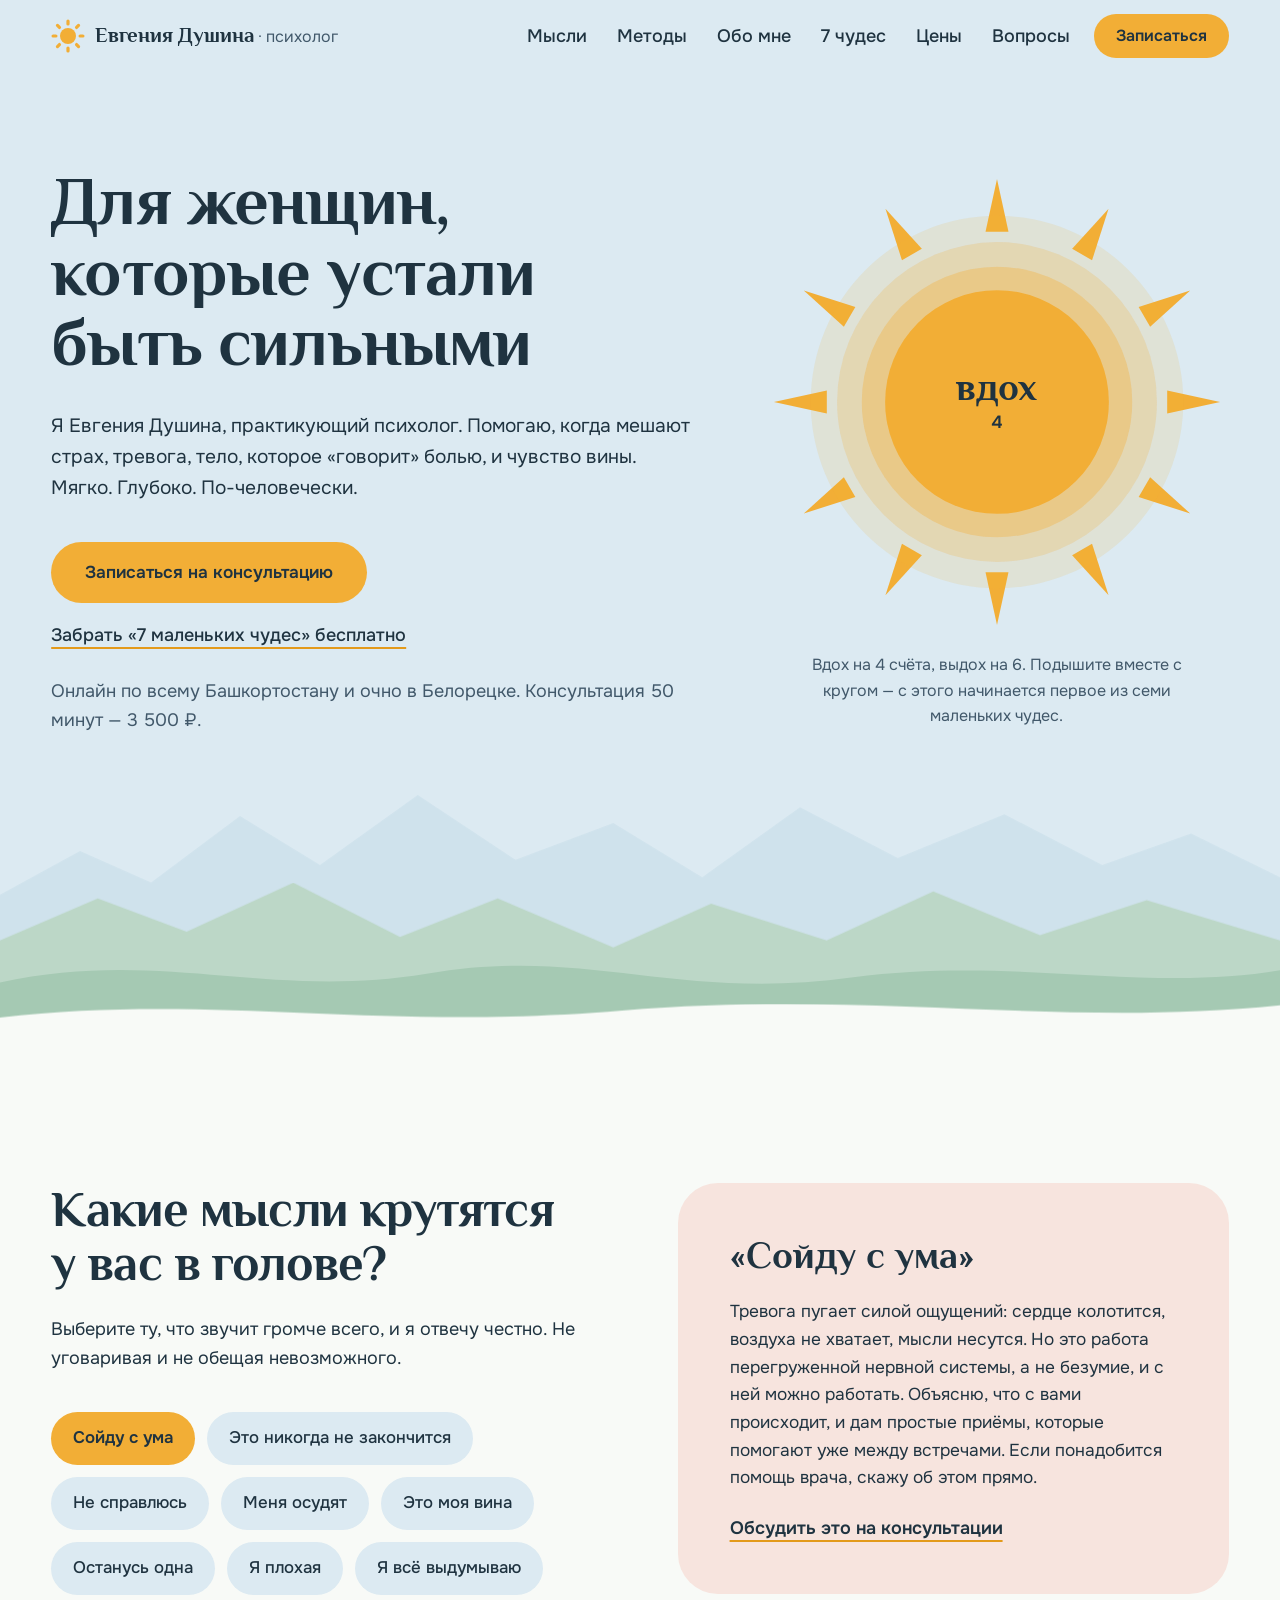
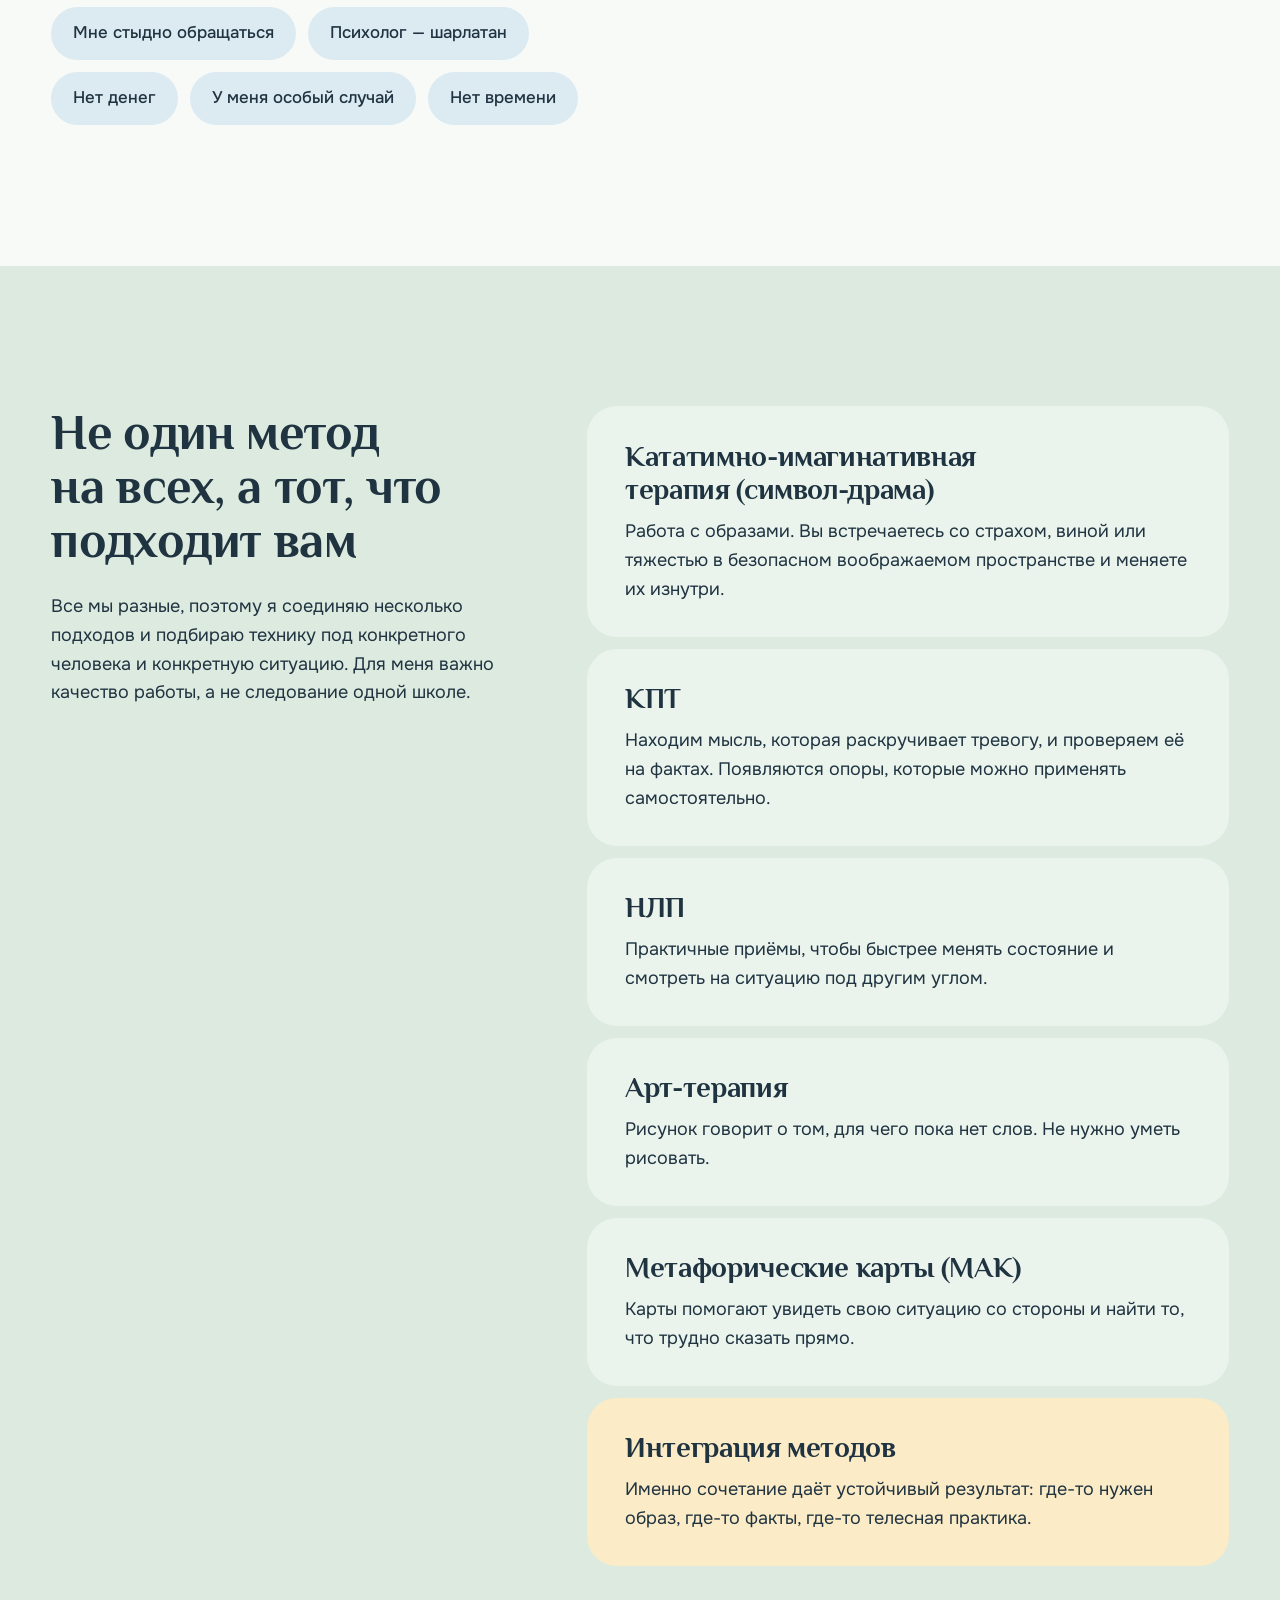
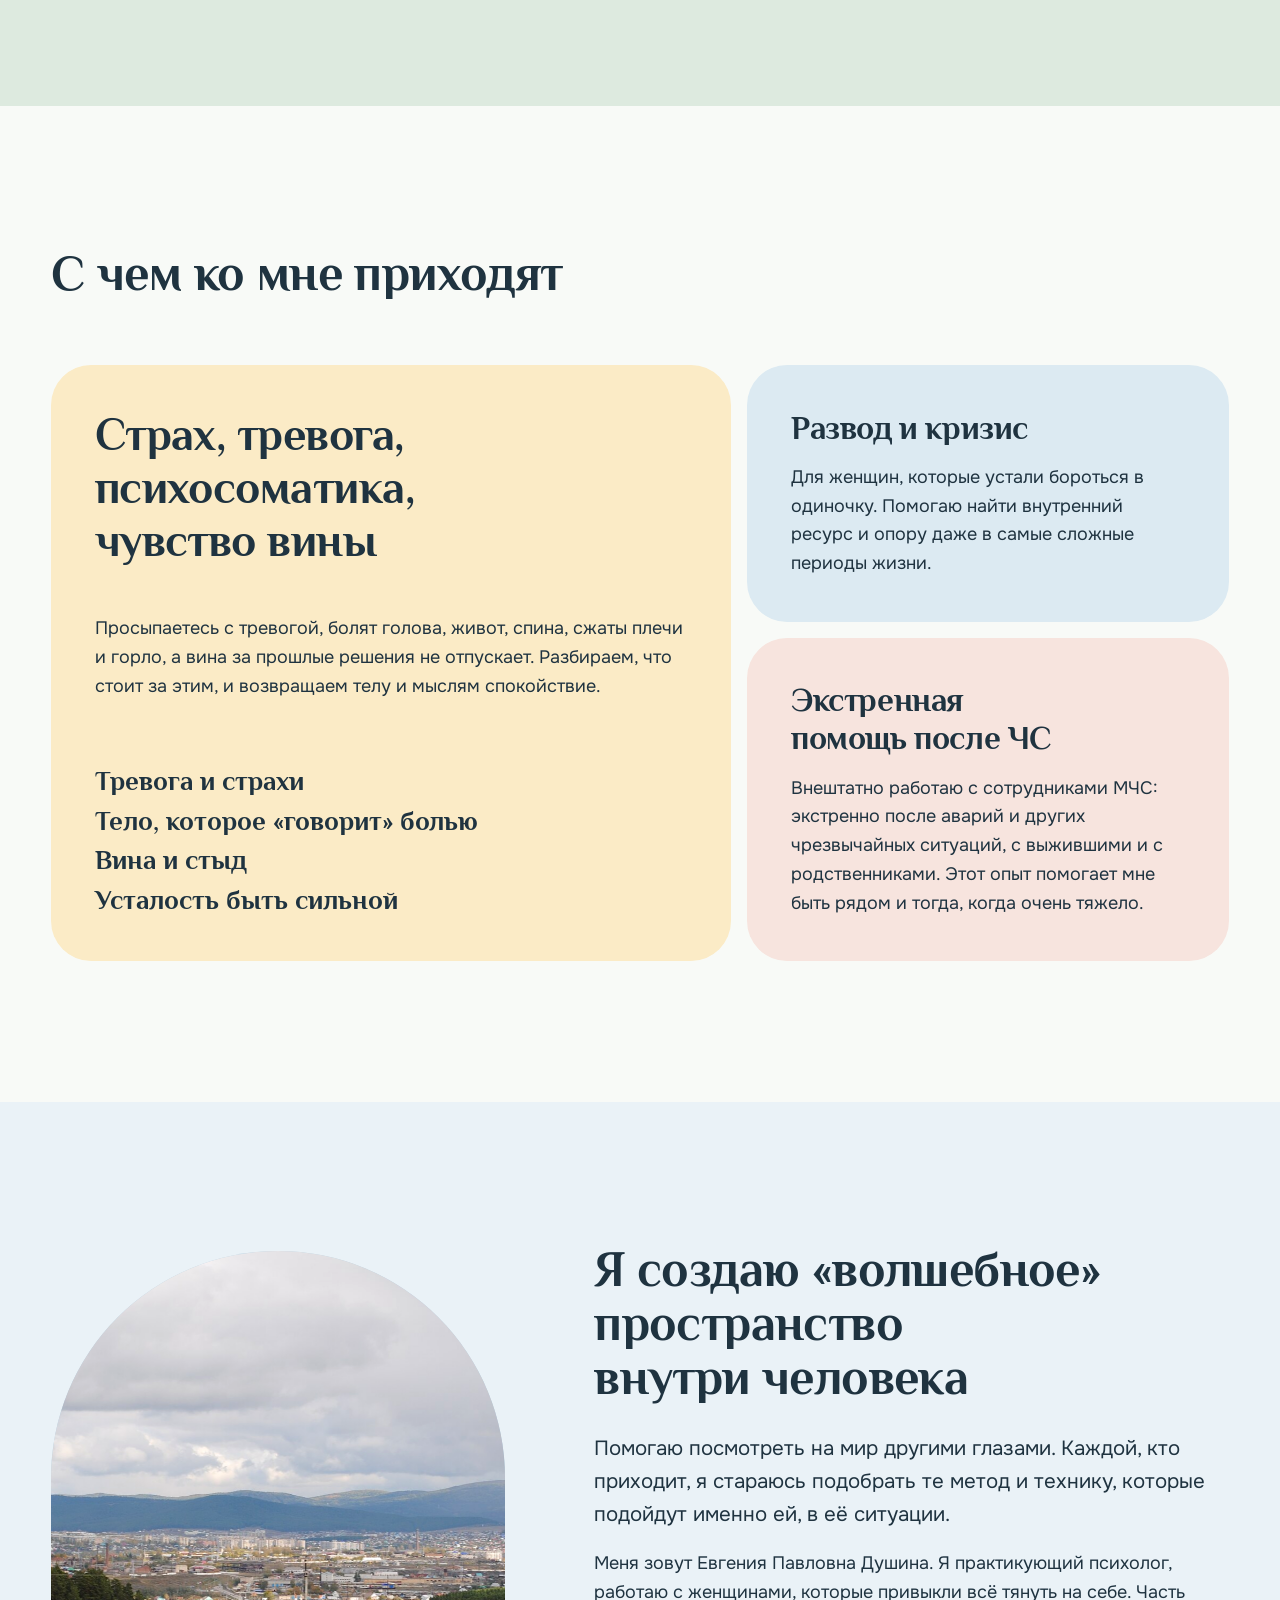
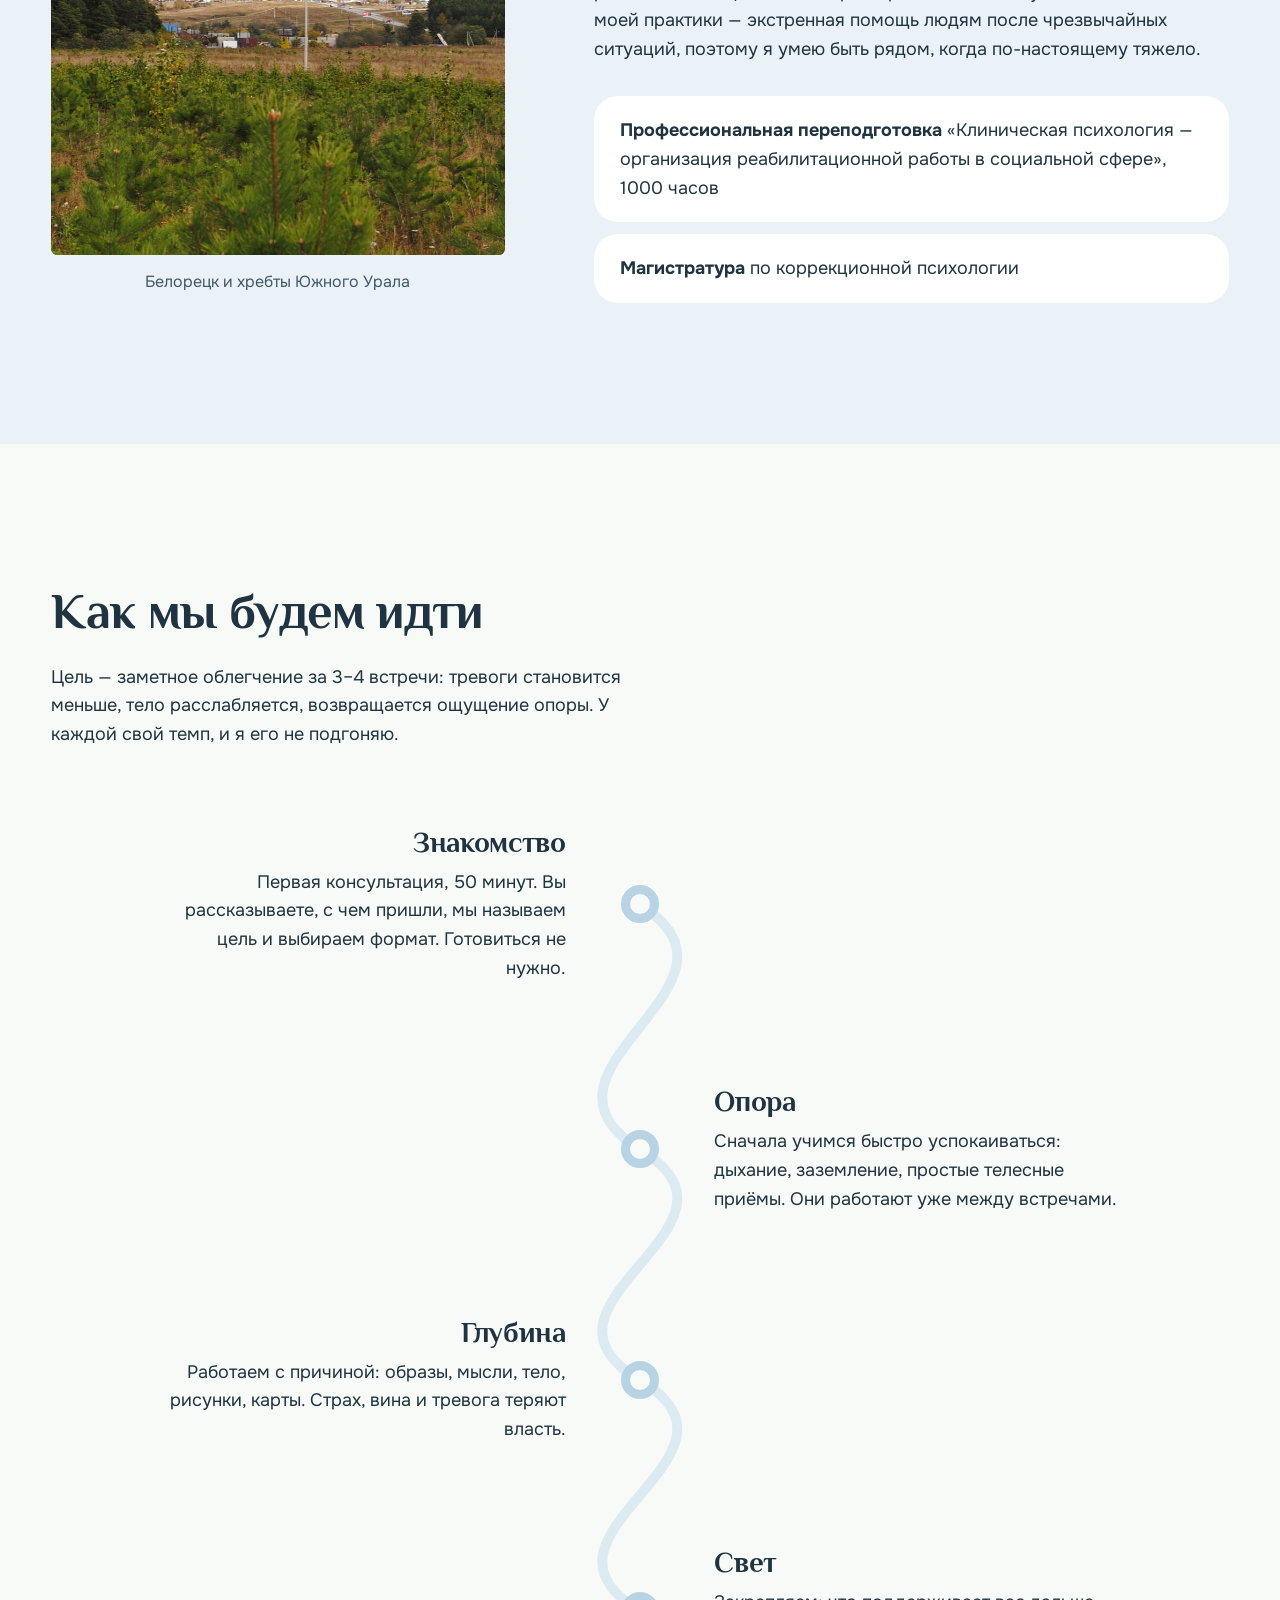
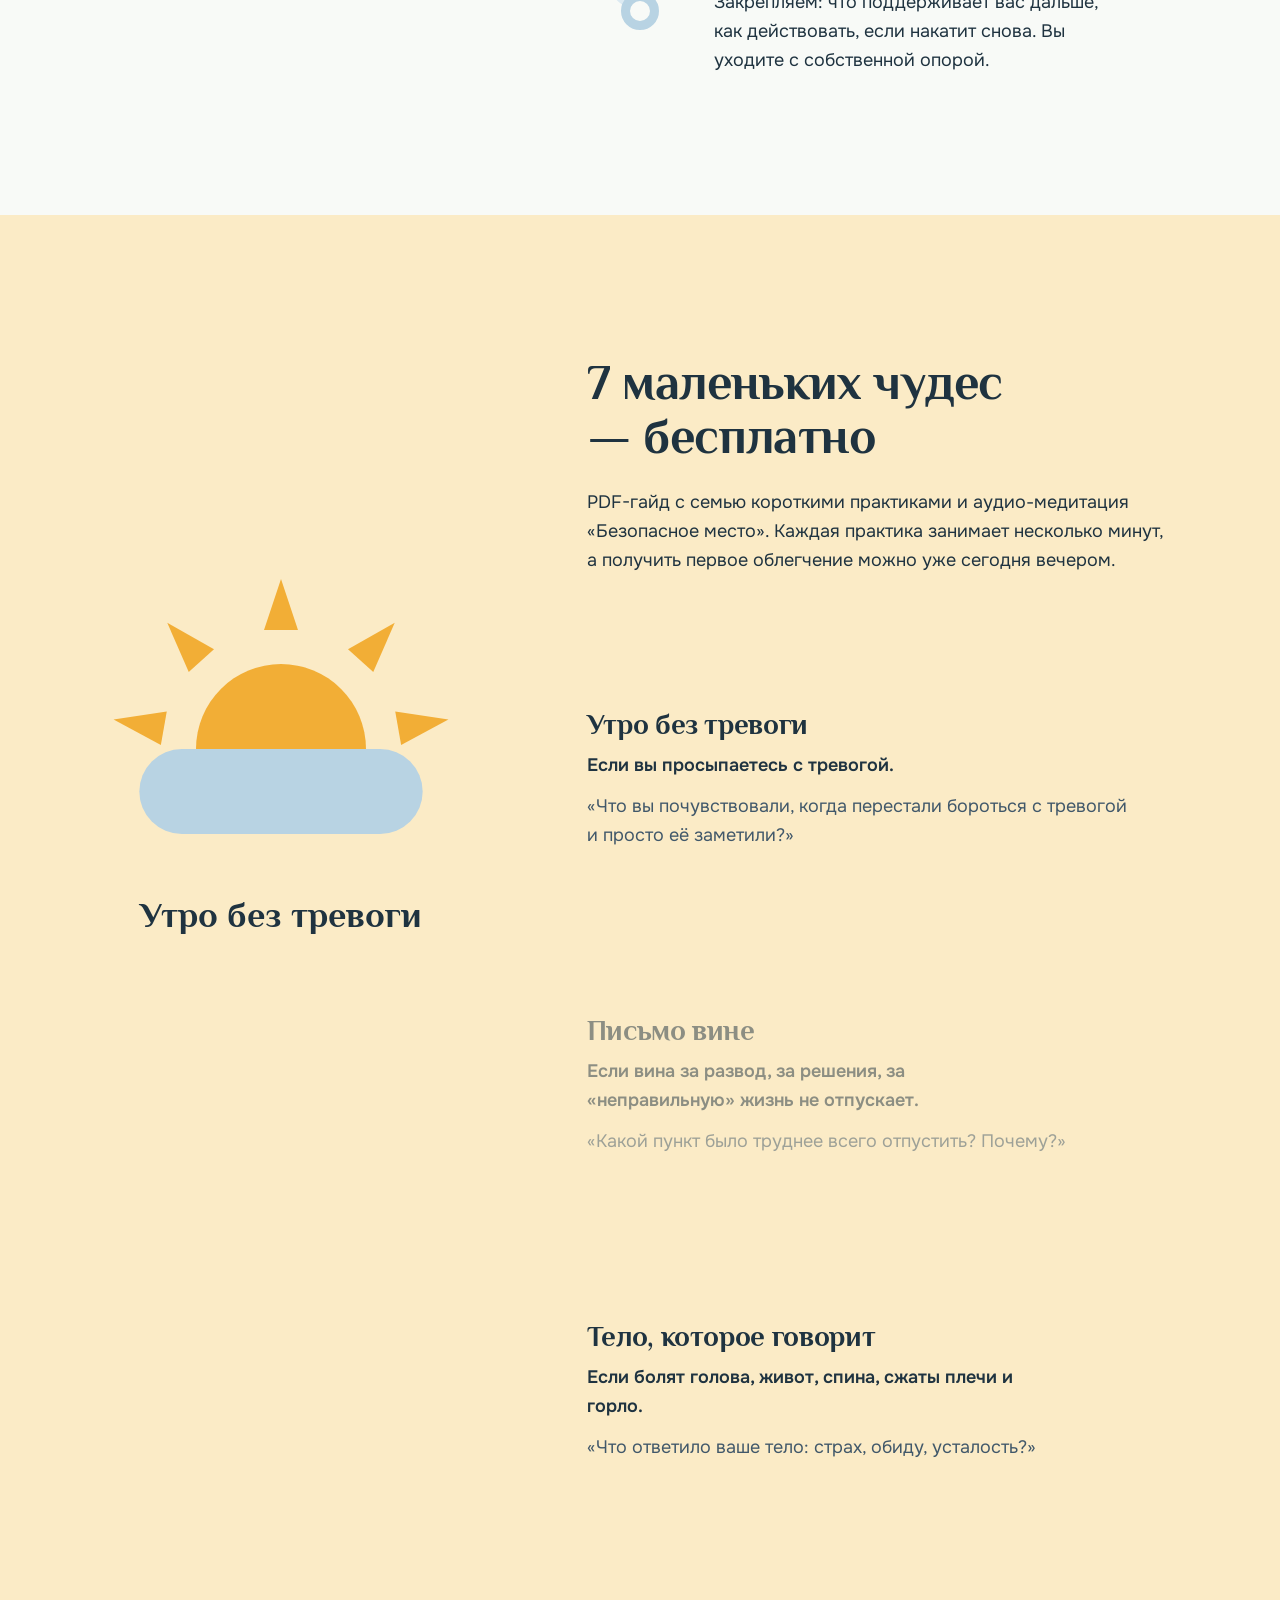
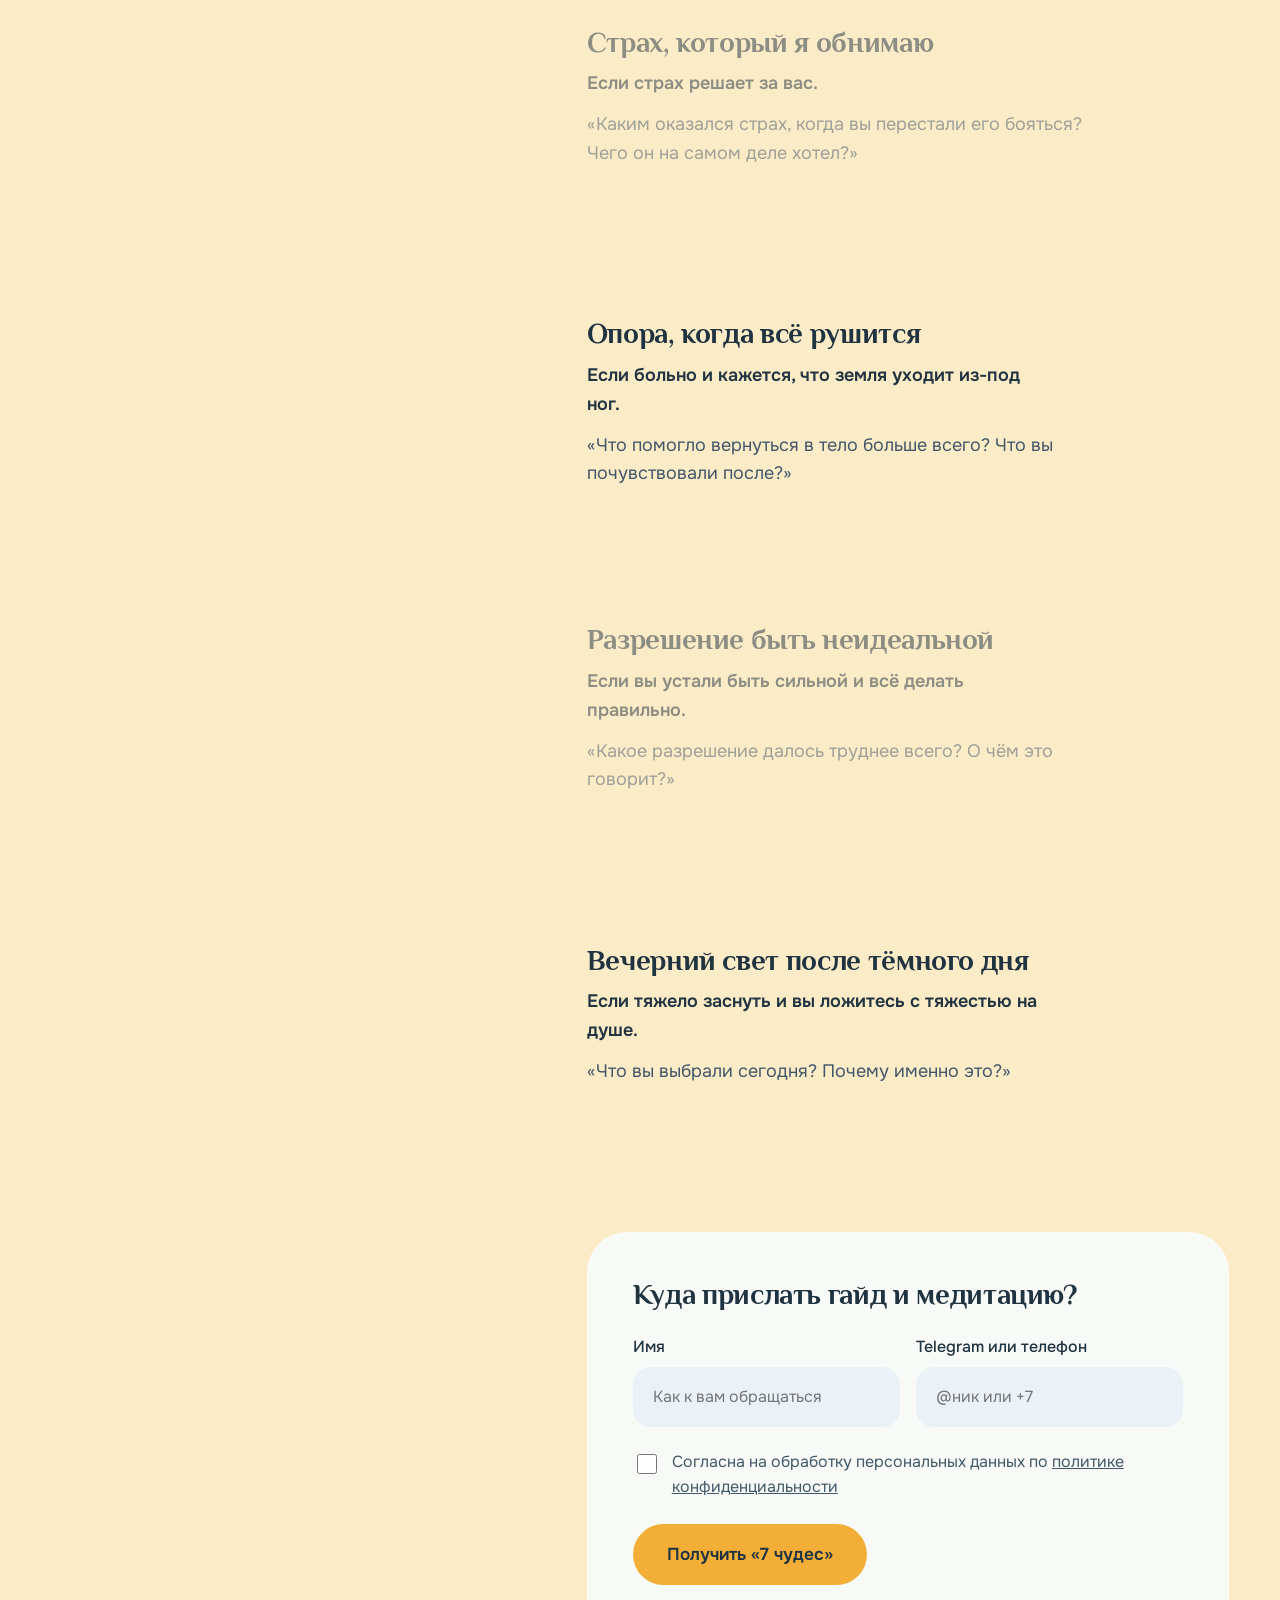
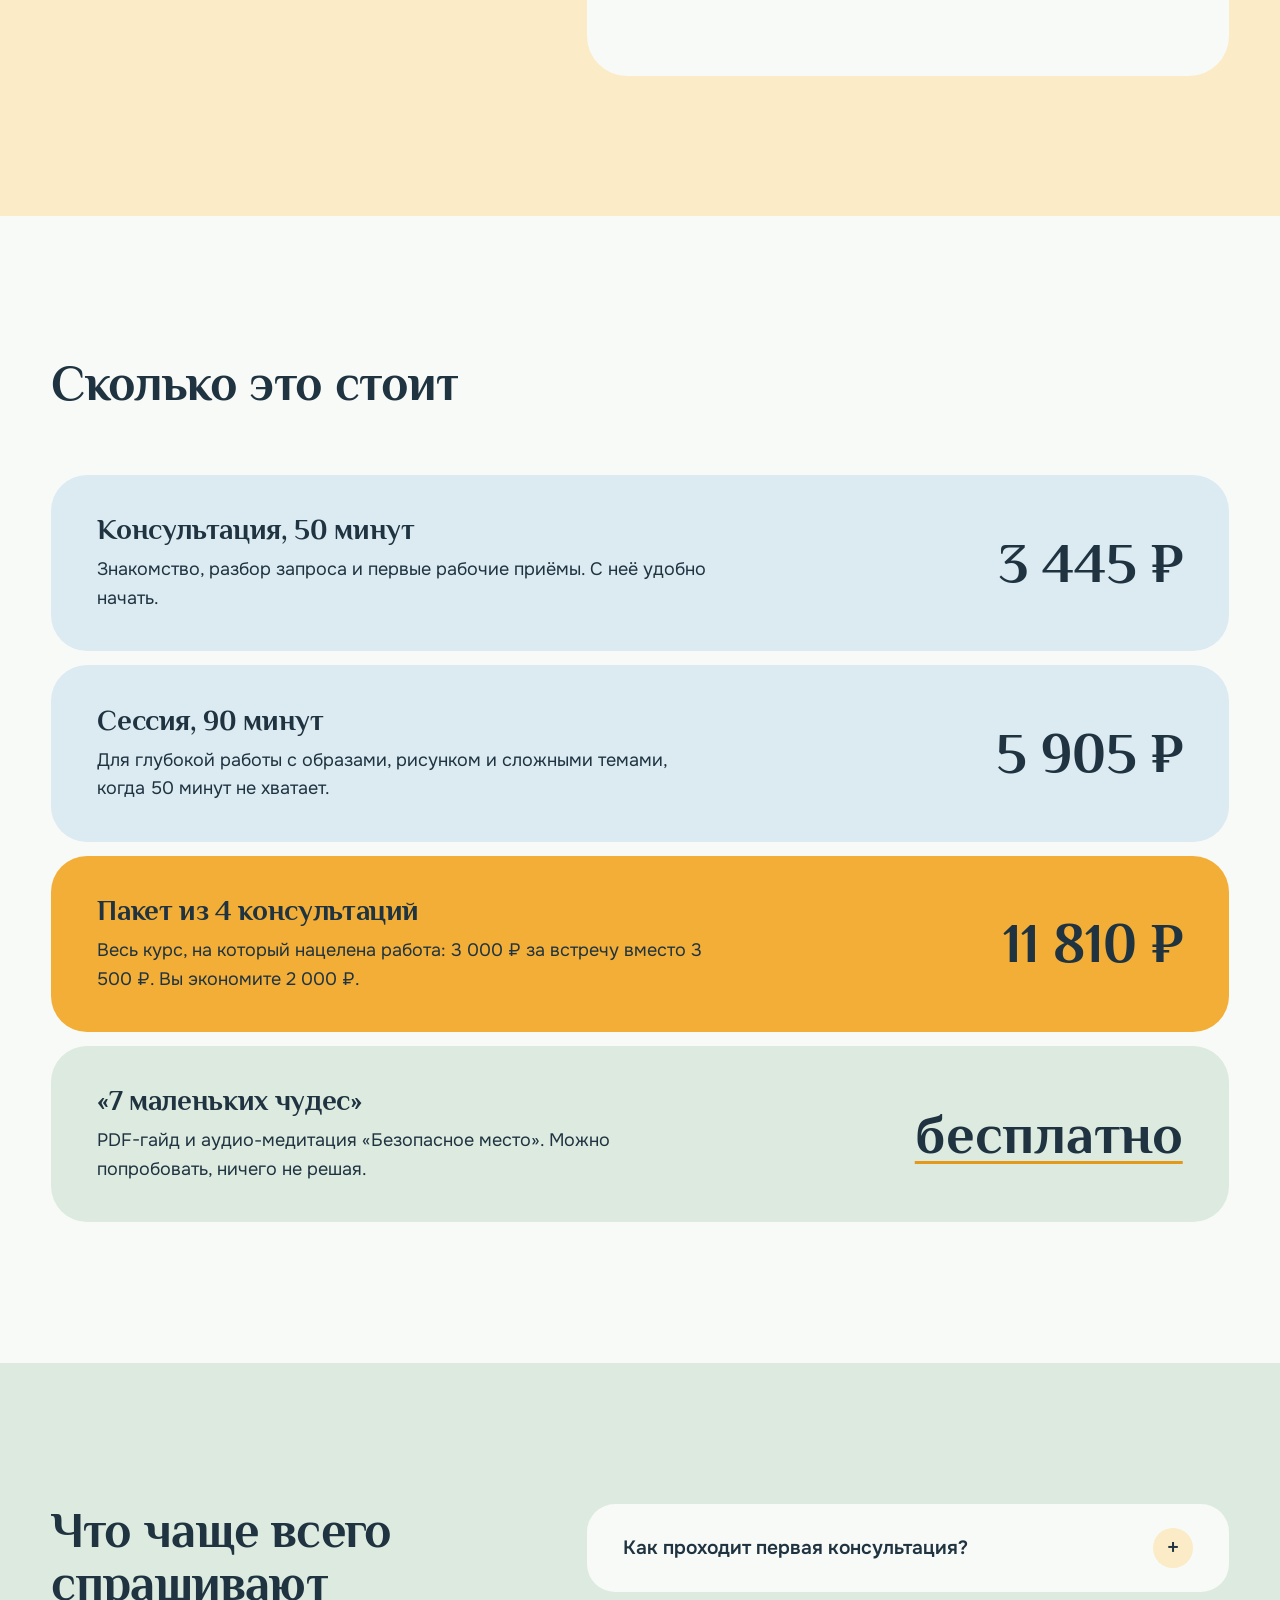
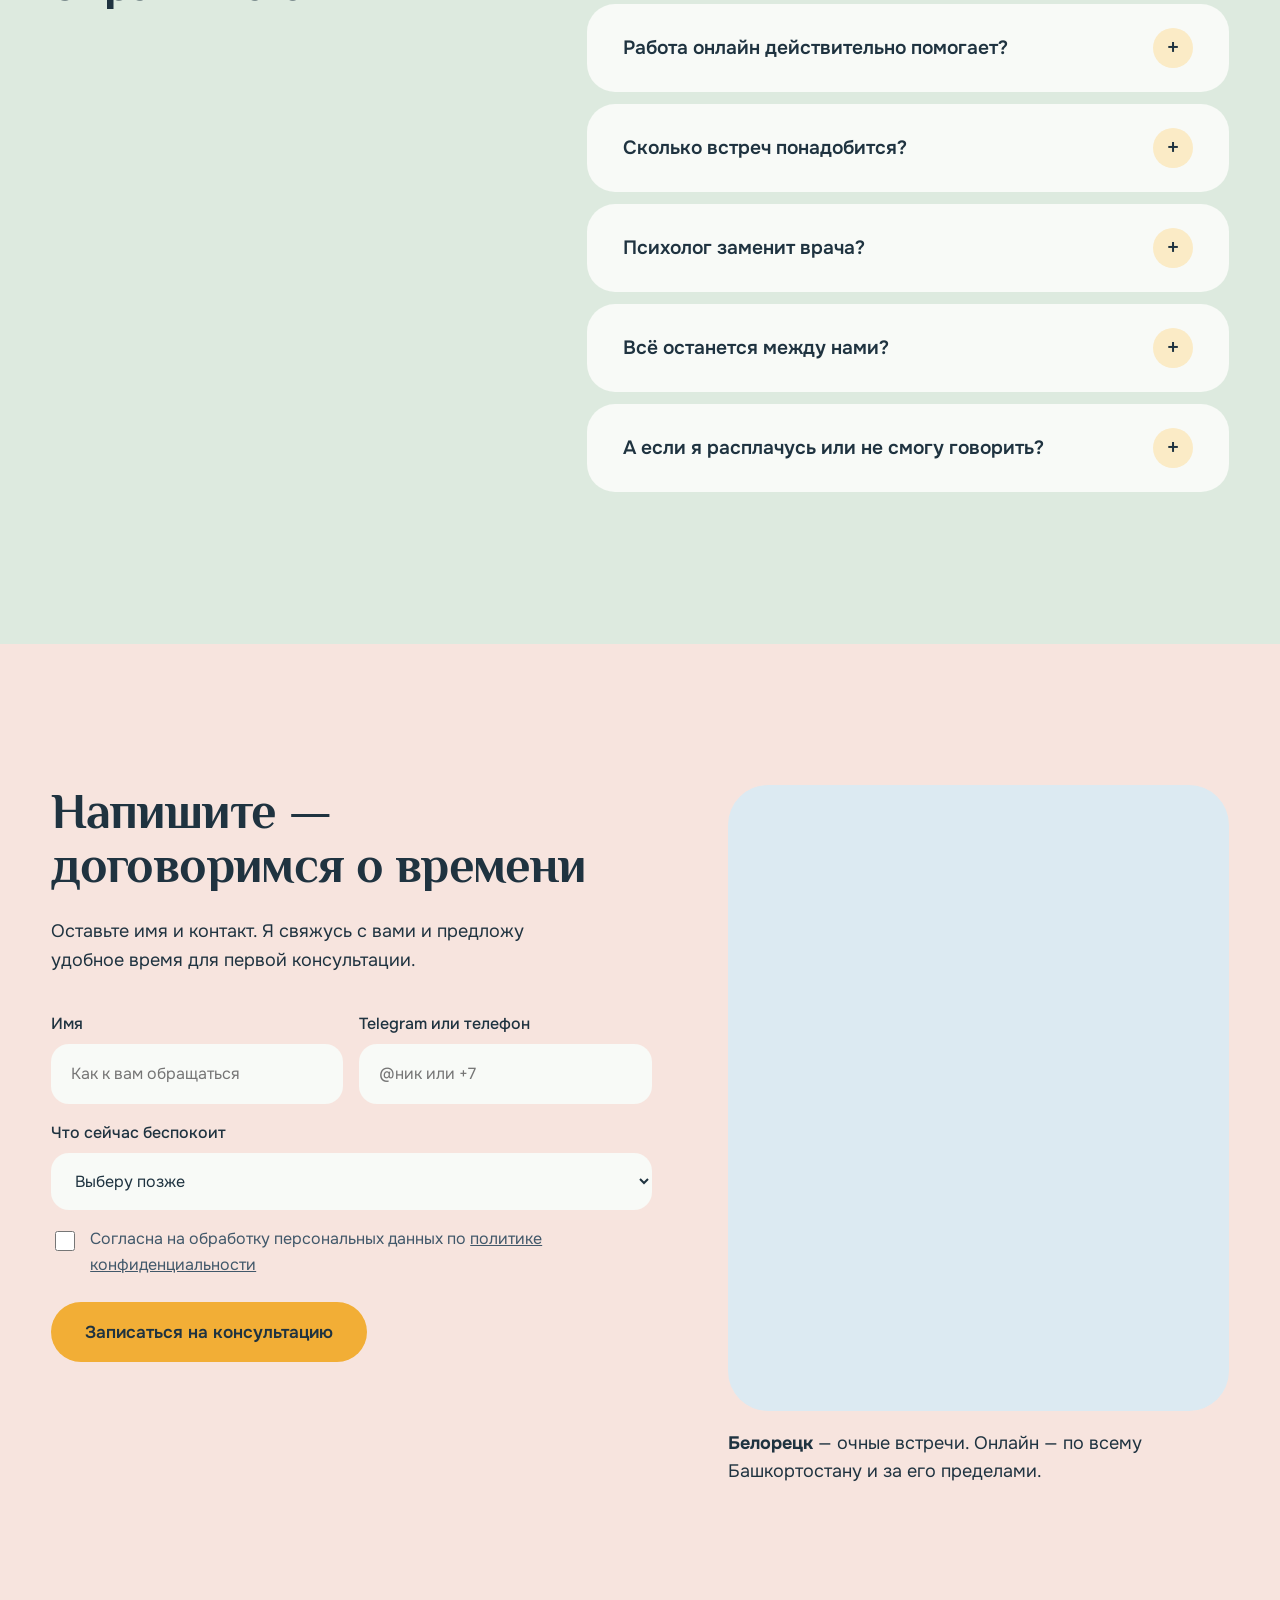
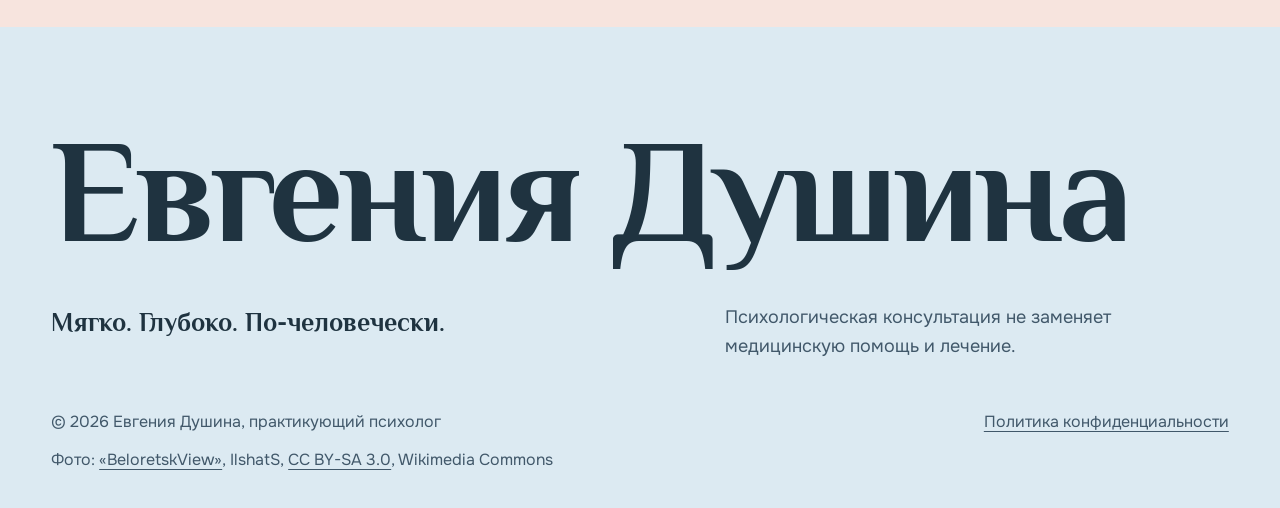
==== index.html @ d95d9e1d "init: landing for Evgeniya Dushina" ====
<!DOCTYPE html>
<html lang="ru">
<head>
<meta charset="UTF-8">
<meta name="viewport" content="width=device-width, initial-scale=1.0">
<title>Евгения Душина — психолог для женщин, Белорецк и онлайн</title>
<meta name="description" content="Евгения Душина, практикующий психолог. Страх, тревога, психосоматика, чувство вины, развод и кризис. Онлайн по Башкортостану и очно в Белорецке. Консультация 50 минут — 3 500 ₽.">
<meta name="theme-color" content="#DCEAF2">
<meta property="og:title" content="Евгения Душина — психолог для женщин, которые устали быть сильными">
<meta property="og:description" content="Мягко. Глубоко. По-человечески. Онлайн и очно в Белорецке.">
<meta property="og:type" content="website">
<link rel="icon" href="data:image/svg+xml,%3Csvg xmlns='http://www.w3.org/2000/svg' viewBox='0 0 32 32'%3E%3Ccircle cx='16' cy='16' r='9' fill='%23F2AE36'/%3E%3C/svg%3E">
<link rel="preconnect" href="https://fonts.googleapis.com">
<link rel="preconnect" href="https://fonts.gstatic.com" crossorigin>
<link href="https://fonts.googleapis.com/css2?family=Onest:wght@400;500;600;700&family=Philosopher:wght@400;700&display=swap" rel="stylesheet">
<link rel="stylesheet" href="styles.css">
<script>document.documentElement.classList.add('js');</script>
</head>
<body>

<header class="header" id="header">
  <div class="wrap header__inner">
    <a href="#top" class="logo" aria-label="Евгения Душина, на главную">
      <svg class="logo__sun" width="34" height="34" viewBox="0 0 34 34" aria-hidden="true">
        <g class="logo__rays" fill="#F2AE36">
          <rect x="15.4" y="0.5" width="3.2" height="6" rx="1.6"/>
          <rect x="15.4" y="27.5" width="3.2" height="6" rx="1.6"/>
          <rect x="0.5" y="15.4" width="6" height="3.2" rx="1.6"/>
          <rect x="27.5" y="15.4" width="6" height="3.2" rx="1.6"/>
          <rect x="15.4" y="0.5" width="3.2" height="6" rx="1.6" transform="rotate(45 17 17)"/>
          <rect x="15.4" y="0.5" width="3.2" height="6" rx="1.6" transform="rotate(-45 17 17)"/>
          <rect x="15.4" y="27.5" width="3.2" height="6" rx="1.6" transform="rotate(45 17 17)"/>
          <rect x="15.4" y="27.5" width="3.2" height="6" rx="1.6" transform="rotate(-45 17 17)"/>
        </g>
        <circle cx="17" cy="17" r="8" fill="#F2AE36"/>
      </svg>
      <span class="logo__text">Евгения Душина<span class="logo__suffix"> · психолог</span></span>
    </a>
    <nav class="nav" id="nav" aria-label="Разделы">
      <a href="#fears">Мысли</a>
      <a href="#methods">Методы</a>
      <a href="#about">Обо мне</a>
      <a href="#wonders">7 чудес</a>
      <a href="#price">Цены</a>
      <a href="#faq">Вопросы</a>
    </nav>
    <a href="#contact" class="btn btn--sun btn--sm header__cta">Записаться</a>
    <button class="burger" id="burger" aria-label="Меню" aria-expanded="false" aria-controls="nav"><span></span><span></span><span></span></button>
  </div>
</header>

<main id="top">

  <!-- ===== HERO ===== -->
  <section class="hero" aria-labelledby="hero-title">
    <div class="hero__sky" aria-hidden="true"></div>
    <div class="wrap hero__grid">
      <div class="hero__text">
        <h1 id="hero-title" data-split>Для женщин, которые устали быть сильными</h1>
        <p class="hero__lead" data-r>Я Евгения Душина, практикующий психолог. Помогаю, когда мешают страх, тревога, тело, которое «говорит» болью, и чувство вины. Мягко. Глубоко. По-человечески.</p>
        <div class="hero__cta" data-r data-r-d="120">
          <a href="#contact" class="btn btn--sun btn--lg magnet">Записаться на консультацию</a>
          <a href="#wonders" class="link-soft">Забрать «7 маленьких чудес» бесплатно</a>
        </div>
        <p class="hero__facts" data-r data-r-d="200">Онлайн по всему Башкортостану и очно в Белорецке. Консультация 50 минут — 3 500 ₽.</p>
      </div>

      <figure class="breath" id="breath" data-r data-r-d="160">
        <div class="breath__stage">
          <svg class="breath__svg" viewBox="0 0 400 400" role="img" aria-label="Светящийся круг, который то расширяется, то сжимается в такт дыханию">
            <g class="breath__rays" fill="#F2AE36">
              <polygon points="200,6 210,52 190,52"/>
              <polygon points="200,6 210,52 190,52" transform="rotate(30 200 200)"/>
              <polygon points="200,6 210,52 190,52" transform="rotate(60 200 200)"/>
              <polygon points="200,6 210,52 190,52" transform="rotate(90 200 200)"/>
              <polygon points="200,6 210,52 190,52" transform="rotate(120 200 200)"/>
              <polygon points="200,6 210,52 190,52" transform="rotate(150 200 200)"/>
              <polygon points="200,6 210,52 190,52" transform="rotate(180 200 200)"/>
              <polygon points="200,6 210,52 190,52" transform="rotate(210 200 200)"/>
              <polygon points="200,6 210,52 190,52" transform="rotate(240 200 200)"/>
              <polygon points="200,6 210,52 190,52" transform="rotate(270 200 200)"/>
              <polygon points="200,6 210,52 190,52" transform="rotate(300 200 200)"/>
              <polygon points="200,6 210,52 190,52" transform="rotate(330 200 200)"/>
            </g>
            <circle class="breath__halo breath__halo--3" cx="200" cy="200" r="150" fill="#F2AE36" fill-opacity=".14"/>
            <circle class="breath__halo breath__halo--2" cx="200" cy="200" r="122" fill="#F2AE36" fill-opacity=".22"/>
            <circle class="breath__halo breath__halo--1" cx="200" cy="200" r="98" fill="#F2AE36" fill-opacity=".34"/>
            <circle class="breath__core" cx="200" cy="200" r="76" fill="#F2AE36"/>
          </svg>
          <div class="breath__label" aria-live="off">
            <span class="breath__word" id="breathWord">вдох</span>
            <span class="breath__count" id="breathCount">4</span>
          </div>
        </div>
        <figcaption class="breath__cap">Вдох на 4 счёта, выдох на 6. Подышите вместе с кругом — с этого начинается первое из семи маленьких чудес.</figcaption>
      </figure>
    </div>

    <svg class="land" viewBox="0 0 1440 380" preserveAspectRatio="none" aria-hidden="true">
      <path class="land__l land__l--1" data-speed="0.10" d="M0 210 L90 160 L170 196 L270 120 L360 176 L470 96 L580 170 L690 128 L790 190 L900 110 L1010 168 L1130 118 L1240 176 L1340 140 L1440 190 L1440 380 L0 380Z" fill="#CFE2EC"/>
      <path class="land__l land__l--2" data-speed="0.20" d="M0 262 L110 214 L210 252 L330 196 L450 258 L560 214 L690 270 L800 220 L930 262 L1050 206 L1170 256 L1290 216 L1440 262 L1440 380 L0 380Z" fill="#BCD7C7"/>
      <path class="land__l land__l--3" data-speed="0.32" d="M0 310 C180 270 300 330 480 300 C660 268 760 332 960 304 C1140 280 1290 322 1440 296 L1440 380 L0 380Z" fill="#A5C9B3"/>
      <path class="land__l land__l--4" d="M0 350 C240 322 420 366 700 342 C980 318 1190 362 1440 336 L1440 380 L0 380Z" fill="#F8FAF7"/>
    </svg>
  </section>

  <!-- ===== МЫСЛИ ===== -->
  <section class="section fears" id="fears" aria-labelledby="fears-title">
    <div class="wrap fears__grid">
      <div class="fears__left">
        <h2 id="fears-title" data-split>Какие мысли крутятся у вас в голове?</h2>
        <p class="fears__lead" data-r>Выберите ту, что звучит громче всего, и я отвечу честно. Не уговаривая и не обещая невозможного.</p>
        <div class="chips" id="chips" role="tablist" aria-label="Мысли, с которыми приходят">
          <button class="chip is-active" role="tab" aria-selected="true" aria-controls="fearPanel" data-k="0" data-r>Сойду с ума</button>
          <button class="chip" role="tab" aria-selected="false" aria-controls="fearPanel" data-k="1" data-r data-r-d="40">Это никогда не закончится</button>
          <button class="chip" role="tab" aria-selected="false" aria-controls="fearPanel" data-k="2" data-r data-r-d="80">Не справлюсь</button>
          <button class="chip" role="tab" aria-selected="false" aria-controls="fearPanel" data-k="3" data-r data-r-d="120">Меня осудят</button>
          <button class="chip" role="tab" aria-selected="false" aria-controls="fearPanel" data-k="4" data-r data-r-d="160">Это моя вина</button>
          <button class="chip" role="tab" aria-selected="false" aria-controls="fearPanel" data-k="5" data-r data-r-d="200">Останусь одна</button>
          <button class="chip" role="tab" aria-selected="false" aria-controls="fearPanel" data-k="6" data-r data-r-d="240">Я плохая</button>
          <button class="chip" role="tab" aria-selected="false" aria-controls="fearPanel" data-k="7" data-r data-r-d="280">Я всё выдумываю</button>
          <button class="chip" role="tab" aria-selected="false" aria-controls="fearPanel" data-k="8" data-r data-r-d="320">Мне стыдно обращаться</button>
          <button class="chip" role="tab" aria-selected="false" aria-controls="fearPanel" data-k="9" data-r data-r-d="360">Психолог — шарлатан</button>
          <button class="chip" role="tab" aria-selected="false" aria-controls="fearPanel" data-k="10" data-r data-r-d="400">Нет денег</button>
          <button class="chip" role="tab" aria-selected="false" aria-controls="fearPanel" data-k="11" data-r data-r-d="440">У меня особый случай</button>
          <button class="chip" role="tab" aria-selected="false" aria-controls="fearPanel" data-k="12" data-r data-r-d="480">Нет времени</button>
        </div>
      </div>

      <div class="fears__right" data-r data-r-d="120">
        <div class="panel" id="fearPanel" role="tabpanel" aria-live="polite">
          <p class="panel__quote" id="panelQuote">«Сойду с ума»</p>
          <p class="panel__text" id="panelText">Тревога пугает силой ощущений: сердце колотится, воздуха не хватает, мысли несутся. Но это работа перегруженной нервной системы, а не безумие, и с ней можно работать. Объясню, что с вами происходит, и дам простые приёмы, которые помогают уже между встречами. Если понадобится помощь врача, скажу об этом прямо.</p>
          <a href="#contact" class="panel__link">Обсудить это на консультации</a>
        </div>
      </div>
    </div>
  </section>

  <!-- ===== МЕТОДЫ ===== -->
  <section class="section methods" id="methods" aria-labelledby="methods-title">
    <div class="wrap methods__grid">
      <div class="methods__intro">
        <h2 id="methods-title" data-split>Не один метод на всех, а тот, что подходит вам</h2>
        <p data-r>Все мы разные, поэтому я соединяю несколько подходов и подбираю технику под конкретного человека и конкретную ситуацию. Для меня важно качество работы, а не следование одной школе.</p>
      </div>
      <ul class="mlist">
        <li class="mrow" data-r>
          <h3>Кататимно-имагинативная терапия (символ-драма)</h3>
          <p>Работа с образами. Вы встречаетесь со страхом, виной или тяжестью в безопасном воображаемом пространстве и меняете их изнутри.</p>
        </li>
        <li class="mrow" data-r>
          <h3>КПТ</h3>
          <p>Находим мысль, которая раскручивает тревогу, и проверяем её на фактах. Появляются опоры, которые можно применять самостоятельно.</p>
        </li>
        <li class="mrow" data-r>
          <h3>НЛП</h3>
          <p>Практичные приёмы, чтобы быстрее менять состояние и смотреть на ситуацию под другим углом.</p>
        </li>
        <li class="mrow" data-r>
          <h3>Арт-терапия</h3>
          <p>Рисунок говорит о том, для чего пока нет слов. Не нужно уметь рисовать.</p>
        </li>
        <li class="mrow" data-r>
          <h3>Метафорические карты (МАК)</h3>
          <p>Карты помогают увидеть свою ситуацию со стороны и найти то, что трудно сказать прямо.</p>
        </li>
        <li class="mrow mrow--last" data-r>
          <h3>Интеграция методов</h3>
          <p>Именно сочетание даёт устойчивый результат: где-то нужен образ, где-то факты, где-то телесная практика.</p>
        </li>
      </ul>
    </div>
  </section>

  <!-- ===== С ЧЕМ РАБОТАЮ ===== -->
  <section class="section focus" id="focus" aria-labelledby="focus-title">
    <div class="wrap">
      <h2 id="focus-title" class="focus__title" data-split>С чем ко мне приходят</h2>
      <div class="focus__grid">
        <article class="field field--a" data-r>
          <h3>Страх, тревога, психосоматика, чувство вины</h3>
          <p>Просыпаетесь с тревогой, болят голова, живот, спина, сжаты плечи и горло, а вина за прошлые решения не отпускает. Разбираем, что стоит за этим, и возвращаем телу и мыслям спокойствие.</p>
          <ul class="big-list">
            <li>Тревога и страхи</li>
            <li>Тело, которое «говорит» болью</li>
            <li>Вина и стыд</li>
            <li>Усталость быть сильной</li>
          </ul>
        </article>
        <article class="field field--b" data-r data-r-d="120">
          <h3>Развод и кризис</h3>
          <p>Для женщин, которые устали бороться в одиночку. Помогаю найти внутренний ресурс и опору даже в самые сложные периоды жизни.</p>
        </article>
        <article class="field field--c" data-r data-r-d="60">
          <h3>Экстренная помощь после ЧС</h3>
          <p>Внештатно работаю с сотрудниками МЧС: экстренно после аварий и других чрезвычайных ситуаций, с выжившими и с родственниками. Этот опыт помогает мне быть рядом и тогда, когда очень тяжело.</p>
        </article>
      </div>
    </div>
  </section>

  <!-- ===== ОБО МНЕ ===== -->
  <section class="section about" id="about" aria-labelledby="about-title">
    <div class="wrap about__grid">
      <figure class="arch" data-r>
        <div class="arch__frame">
          <img src="assets/beloretskview.jpg" alt="Вид на Белорецк и хребты Южного Урала за ним" width="1920" height="1285" loading="lazy" decoding="async" id="archImg">
        </div>
        <figcaption>Белорецк и хребты Южного Урала</figcaption>
      </figure>
      <div class="about__text">
        <h2 id="about-title" data-split>Я создаю «волшебное» пространство внутри человека</h2>
        <p class="about__lead" data-r>Помогаю посмотреть на мир другими глазами. Каждой, кто приходит, я стараюсь подобрать те метод и технику, которые подойдут именно ей, в её ситуации.</p>
        <p data-r>Меня зовут Евгения Павловна Душина. Я практикующий психолог, работаю с женщинами, которые привыкли всё тянуть на себе. Часть моей практики — экстренная помощь людям после чрезвычайных ситуаций, поэтому я умею быть рядом, когда по-настоящему тяжело.</p>
        <ul class="edu" data-r>
          <li><strong>Профессиональная переподготовка</strong> «Клиническая психология — организация реабилитационной работы в социальной сфере», 1000 часов</li>
          <li><strong>Магистратура</strong> по коррекционной психологии</li>
        </ul>
      </div>
    </div>
  </section>

  <!-- ===== ПУТЬ ===== -->
  <section class="section path" id="path" aria-labelledby="path-title">
    <div class="wrap">
      <h2 id="path-title" class="path__title" data-split>Как мы будем идти</h2>
      <p class="path__lead" data-r>Цель — заметное облегчение за 3–4 встречи: тревоги становится меньше, тело расслабляется, возвращается ощущение опоры. У каждой свой темп, и я его не подгоняю.</p>
      <div class="path__wrap" id="pathWrap">
        <svg class="path__svg" id="pathSvg" aria-hidden="true">
          <path id="pathBg" fill="none" stroke="#DCEAF2" stroke-width="10" stroke-linecap="round"/>
          <path id="pathFg" fill="none" stroke="#F2AE36" stroke-width="10" stroke-linecap="round"/>
        </svg>
        <ol class="stops" id="stops">
          <li class="stop">
            <span class="stop__dot" aria-hidden="true"></span>
            <div class="stop__body" data-r>
              <h3>Знакомство</h3>
              <p>Первая консультация, 50 минут. Вы рассказываете, с чем пришли, мы называем цель и выбираем формат. Готовиться не нужно.</p>
            </div>
          </li>
          <li class="stop">
            <span class="stop__dot" aria-hidden="true"></span>
            <div class="stop__body" data-r>
              <h3>Опора</h3>
              <p>Сначала учимся быстро успокаиваться: дыхание, заземление, простые телесные приёмы. Они работают уже между встречами.</p>
            </div>
          </li>
          <li class="stop">
            <span class="stop__dot" aria-hidden="true"></span>
            <div class="stop__body" data-r>
              <h3>Глубина</h3>
              <p>Работаем с причиной: образы, мысли, тело, рисунки, карты. Страх, вина и тревога теряют власть.</p>
            </div>
          </li>
          <li class="stop">
            <span class="stop__dot" aria-hidden="true"></span>
            <div class="stop__body" data-r>
              <h3>Свет</h3>
              <p>Закрепляем: что поддерживает вас дальше, как действовать, если накатит снова. Вы уходите с собственной опорой.</p>
            </div>
          </li>
        </ol>
      </div>
    </div>
  </section>

  <!-- ===== 7 ЧУДЕС ===== -->
  <section class="section wonders" id="wonders" aria-labelledby="wonders-title">
    <div class="wrap wonders__grid">
      <div class="stage" id="stage" aria-hidden="true">
        <div class="stage__glyph" id="stageGlyph"></div>
        <p class="stage__title" id="stageTitle"></p>
      </div>

      <div class="wonders__main">
        <h2 id="wonders-title" data-split>7 маленьких чудес — бесплатно</h2>
        <p class="wonders__lead" data-r>PDF-гайд с семью короткими практиками и аудио-медитация «Безопасное место». Каждая практика занимает несколько минут, а получить первое облегчение можно уже сегодня вечером.</p>

        <ol class="wlist" id="wlist">
          <li class="wonder" data-title="Утро без тревоги">
            <svg class="glyph" viewBox="0 0 120 120" aria-hidden="true">
              <g fill="#F2AE36"><circle cx="60" cy="78" r="30"/>
              <polygon points="60,18 66,36 54,36"/><polygon points="60,18 66,36 54,36" transform="rotate(-42 60 78)"/><polygon points="60,18 66,36 54,36" transform="rotate(42 60 78)"/><polygon points="60,18 66,36 54,36" transform="rotate(-80 60 78)"/><polygon points="60,18 66,36 54,36" transform="rotate(80 60 78)"/></g>
              <rect x="10" y="78" width="100" height="30" rx="15" fill="#B8D3E3"/>
            </svg>
            <div data-r>
              <h3>Утро без тревоги</h3>
              <p class="wonder__if">Если вы просыпаетесь с тревогой.</p>
              <p class="wonder__q">«Что вы почувствовали, когда перестали бороться с тревогой и просто её заметили?»</p>
            </div>
          </li>
          <li class="wonder" data-title="Письмо вине">
            <svg class="glyph" viewBox="0 0 120 120" aria-hidden="true">
              <rect x="26" y="14" width="68" height="92" rx="10" fill="#FFFFFF"/>
              <polygon points="94,14 94,40 68,14" fill="#B8D3E3"/>
              <rect x="38" y="52" width="44" height="8" rx="4" fill="#41586A"/>
              <rect x="38" y="68" width="30" height="8" rx="4" fill="#41586A"/>
              <circle cx="78" cy="88" r="10" fill="#F2AE36"/>
            </svg>
            <div data-r>
              <h3>Письмо вине</h3>
              <p class="wonder__if">Если вина за развод, за решения, за «неправильную» жизнь не отпускает.</p>
              <p class="wonder__q">«Какой пункт было труднее всего отпустить? Почему?»</p>
            </div>
          </li>
          <li class="wonder" data-title="Тело, которое говорит">
            <svg class="glyph" viewBox="0 0 120 120" aria-hidden="true">
              <circle cx="60" cy="32" r="15" fill="#41586A"/>
              <rect x="30" y="54" width="60" height="58" rx="26" fill="#B8D3E3"/>
              <circle cx="43" cy="66" r="19" fill="#F2AE36" fill-opacity=".35"/>
              <circle cx="43" cy="66" r="10" fill="#F2AE36"/>
            </svg>
            <div data-r>
              <h3>Тело, которое говорит</h3>
              <p class="wonder__if">Если болят голова, живот, спина, сжаты плечи и горло.</p>
              <p class="wonder__q">«Что ответило ваше тело: страх, обиду, усталость?»</p>
            </div>
          </li>
          <li class="wonder" data-title="Страх, который я обнимаю">
            <svg class="glyph" viewBox="0 0 120 120" aria-hidden="true">
              <circle cx="52" cy="62" r="42" fill="#B8D3E3"/>
              <circle cx="88" cy="78" r="20" fill="#F2AE36"/>
            </svg>
            <div data-r>
              <h3>Страх, который я обнимаю</h3>
              <p class="wonder__if">Если страх решает за вас.</p>
              <p class="wonder__q">«Каким оказался страх, когда вы перестали его бояться? Чего он на самом деле хотел?»</p>
            </div>
          </li>
          <li class="wonder" data-title="Опора, когда всё рушится">
            <svg class="glyph" viewBox="0 0 120 120" aria-hidden="true">
              <circle cx="60" cy="26" r="16" fill="#F2AE36"/>
              <rect x="38" y="50" width="44" height="16" rx="8" fill="#41586A"/>
              <rect x="26" y="70" width="68" height="16" rx="8" fill="#8FB6A0"/>
              <rect x="12" y="90" width="96" height="16" rx="8" fill="#B8D3E3"/>
            </svg>
            <div data-r>
              <h3>Опора, когда всё рушится</h3>
              <p class="wonder__if">Если больно и кажется, что земля уходит из-под ног.</p>
              <p class="wonder__q">«Что помогло вернуться в тело больше всего? Что вы почувствовали после?»</p>
            </div>
          </li>
          <li class="wonder" data-title="Разрешение быть неидеальной">
            <svg class="glyph" viewBox="0 0 120 120" aria-hidden="true">
              <path d="M60 14 C90 10 108 38 102 64 C96 92 72 108 48 102 C22 96 10 72 18 46 C24 26 40 16 60 14Z" fill="#F2AE36"/>
              <circle cx="60" cy="60" r="16" fill="#FBEBC6"/>
            </svg>
            <div data-r>
              <h3>Разрешение быть неидеальной</h3>
              <p class="wonder__if">Если вы устали быть сильной и всё делать правильно.</p>
              <p class="wonder__q">«Какое разрешение далось труднее всего? О чём это говорит?»</p>
            </div>
          </li>
          <li class="wonder" data-title="Вечерний свет после тёмного дня">
            <svg class="glyph" viewBox="0 0 120 120" aria-hidden="true">
              <path d="M74 14 A46 46 0 1 0 106 78 A38 38 0 1 1 74 14Z" fill="#41586A"/>
              <circle cx="84" cy="84" r="14" fill="#F2AE36"/>
            </svg>
            <div data-r>
              <h3>Вечерний свет после тёмного дня</h3>
              <p class="wonder__if">Если тяжело заснуть и вы ложитесь с тяжестью на душе.</p>
              <p class="wonder__q">«Что вы выбрали сегодня? Почему именно это?»</p>
            </div>
          </li>
        </ol>

        <form class="gift" id="giftForm" data-lead novalidate data-r>
          <h3>Куда прислать гайд и медитацию?</h3>
          <input type="hidden" name="source" value="Лид-магнит: 7 маленьких чудес">
          <input type="text" name="_gotcha" style="display:none" tabindex="-1" autocomplete="off">
          <div class="fgrid">
            <label class="field-in"><span>Имя</span><input type="text" name="name" autocomplete="given-name" required placeholder="Как к вам обращаться"></label>
            <label class="field-in"><span>Telegram или телефон</span><input type="text" name="contact" autocomplete="off" required placeholder="@ник или +7"></label>
          </div>
          <label class="agree"><input type="checkbox" name="consent" required><span>Согласна на обработку персональных данных по <a href="privacy.html" target="_blank" rel="noopener">политике конфиденциальности</a></span></label>
          <button type="submit" class="btn btn--sun btn--lg">Получить «7 чудес»</button>
          <p class="form-note" role="status" aria-live="polite"></p>
        </form>
      </div>
    </div>
  </section>

  <!-- ===== ЦЕНЫ ===== -->
  <section class="section price" id="price" aria-labelledby="price-title">
    <div class="wrap">
      <h2 id="price-title" data-split>Сколько это стоит</h2>
      <ul class="plist">
        <li class="prow" data-r>
          <div class="prow__body">
            <h3>Консультация, 50 минут</h3>
            <p>Знакомство, разбор запроса и первые рабочие приёмы. С неё удобно начать.</p>
          </div>
          <p class="prow__price"><span data-count="3500">3 500</span> ₽</p>
        </li>
        <li class="prow" data-r>
          <div class="prow__body">
            <h3>Сессия, 90 минут</h3>
            <p>Для глубокой работы с образами, рисунком и сложными темами, когда 50 минут не хватает.</p>
          </div>
          <p class="prow__price"><span data-count="6000">6 000</span> ₽</p>
        </li>
        <li class="prow prow--best" data-r>
          <div class="prow__body">
            <h3>Пакет из 4 консультаций</h3>
            <p>Весь курс, на который нацелена работа: 3 000 ₽ за встречу вместо 3 500 ₽. Вы экономите 2 000 ₽.</p>
          </div>
          <p class="prow__price"><span data-count="12000">12 000</span> ₽</p>
        </li>
        <li class="prow prow--free" data-r>
          <div class="prow__body">
            <h3>«7 маленьких чудес»</h3>
            <p>PDF-гайд и аудио-медитация «Безопасное место». Можно попробовать, ничего не решая.</p>
          </div>
          <p class="prow__price"><a href="#wonders">бесплатно</a></p>
        </li>
      </ul>
    </div>
  </section>

  <!-- ===== FAQ ===== -->
  <section class="section faq" id="faq" aria-labelledby="faq-title">
    <div class="wrap faq__grid">
      <h2 id="faq-title" data-split>Что чаще всего спрашивают</h2>
      <div class="faq__list">
        <details data-r>
          <summary>Как проходит первая консультация?</summary>
          <div class="ans"><p>Мы знакомимся, вы рассказываете, что беспокоит, а я задаю вопросы и объясняю, как мы можем работать. К концу встречи у вас будет понимание цели и первые приёмы, которые можно применять самой. Готовиться не нужно.</p></div>
        </details>
        <details data-r>
          <summary>Работа онлайн действительно помогает?</summary>
          <div class="ans"><p>Да. Для большинства запросов формат онлайн работает так же, как очный, а ещё не нужно тратить время на дорогу. Работаем по видеосвязи в удобном вам сервисе. Очные встречи возможны в Белорецке.</p></div>
        </details>
        <details data-r>
          <summary>Сколько встреч понадобится?</summary>
          <div class="ans"><p>Работа нацелена на заметный результат за 3–4 встречи, поэтому есть пакет из четырёх. Дальше решаем вместе, без давления и обязательств продолжать.</p></div>
        </details>
        <details data-r>
          <summary>Психолог заменит врача?</summary>
          <div class="ans"><p>Нет. Если болит тело, сначала стоит проверить здоровье у врача. Психосоматика — про связь тела и эмоций, и мы можем работать параллельно с лечением. Если понадобится врач, скажу об этом прямо.</p></div>
        </details>
        <details data-r>
          <summary>Всё останется между нами?</summary>
          <div class="ans"><p>Да. Конфиденциальность — основа профессиональной этики. Всё, о чём вы говорите на консультации, остаётся только между нами.</p></div>
        </details>
        <details data-r>
          <summary>А если я расплачусь или не смогу говорить?</summary>
          <div class="ans"><p>Это нормально и даже полезно: слёзы часто нужная часть работы. Можно молчать, делать паузы, рисовать, выбирать карты. Мы идём в вашем темпе.</p></div>
        </details>
      </div>
    </div>
  </section>

  <!-- ===== КОНТАКТЫ ===== -->
  <section class="section contact" id="contact" aria-labelledby="contact-title">
    <div class="wrap contact__grid">
      <div class="contact__form">
        <h2 id="contact-title" data-split>Напишите — договоримся о времени</h2>
        <p class="contact__lead" data-r>Оставьте имя и контакт. Я свяжусь с вами и предложу удобное время для первой консультации.</p>
        <form id="leadForm" data-lead novalidate data-r>
          <input type="hidden" name="source" value="Запись на консультацию">
          <input type="text" name="_gotcha" style="display:none" tabindex="-1" autocomplete="off">
          <div class="fgrid">
            <label class="field-in"><span>Имя</span><input type="text" name="name" autocomplete="given-name" required placeholder="Как к вам обращаться"></label>
            <label class="field-in"><span>Telegram или телефон</span><input type="text" name="contact" autocomplete="off" required placeholder="@ник или +7"></label>
          </div>
          <label class="field-in"><span>Что сейчас беспокоит</span>
            <select name="topic">
              <option value="">Выберу позже</option>
              <option>Тревога, страхи</option>
              <option>Психосоматика, телесное напряжение</option>
              <option>Чувство вины</option>
              <option>Развод, кризис</option>
              <option>Последствия ЧС и тяжёлых событий</option>
              <option>Другое</option>
            </select>
          </label>
          <label class="agree"><input type="checkbox" name="consent" required><span>Согласна на обработку персональных данных по <a href="privacy.html" target="_blank" rel="noopener">политике конфиденциальности</a></span></label>
          <button type="submit" class="btn btn--sun btn--lg">Записаться на консультацию</button>
          <p class="form-note" role="status" aria-live="polite"></p>
        </form>
      </div>
      <div class="contact__side" data-r data-r-d="140">
        <div class="map">
          <iframe title="Белорецк на карте" src="https://yandex.ru/map-widget/v1/?ll=58.4108%2C53.9658&z=11&l=map" width="100%" height="100%" loading="lazy" frameborder="0"></iframe>
        </div>
        <p class="contact__where"><strong>Белорецк</strong> — очные встречи. Онлайн — по всему Башкортостану и за его пределами.</p>
      </div>
    </div>
  </section>

</main>

<footer class="footer">
  <div class="wrap">
    <p class="footer__big" id="footerBig" data-split>Евгения Душина</p>
    <div class="footer__row">
      <p class="footer__tag">Мягко. Глубоко. По-человечески.</p>
      <p class="footer__note">Психологическая консультация не заменяет медицинскую помощь и лечение.</p>
    </div>
    <div class="footer__row footer__row--small">
      <p>© <span id="year">2026</span> Евгения Душина, практикующий психолог</p>
      <p><a href="privacy.html">Политика конфиденциальности</a></p>
      <p class="credit">Фото: <a href="https://commons.wikimedia.org/wiki/File:BeloretskView.jpg" target="_blank" rel="noopener">«BeloretskView»</a>, IlshatS, <a href="https://creativecommons.org/licenses/by-sa/3.0" target="_blank" rel="noopener">CC BY-SA 3.0</a>, Wikimedia Commons</p>
    </div>
  </div>
</footer>

<script src="script.js"></script>
</body>
</html>
---- styles.css ----
/* Евгения Душина — психолог. Светлая тема: рассвет над Уралом. */
:root{
  --paper:#F8FAF7;
  --ink:#1F3340;
  --ink2:#41586A;
  --sun:#F2AE36;
  --sun-deep:#E39A1B;
  --sun-pale:#FBEBC6;
  --sky:#DCEAF2;
  --sky-soft:#EAF2F7;
  --sky-deep:#B8D3E3;
  --sage:#DDEADF;
  --sage-soft:#EAF3EC;
  --sage-deep:#B6D1C0;
  --blush:#F7E4DE;
  --white:#FFFFFF;
  --m:clamp(20px,4vw,56px);
  --f-display:'Philosopher',Georgia,'Times New Roman',serif;
  --f-text:'Onest',system-ui,-apple-system,'Segoe UI',sans-serif;
  --ease:cubic-bezier(.22,.8,.26,1);
}

*,*::before,*::after{box-sizing:border-box}
html{-webkit-text-size-adjust:100%;scroll-padding-top:80px}
body{margin:0;background:var(--paper);color:var(--ink);font-family:var(--f-text);font-size:18px;line-height:1.6;-webkit-font-smoothing:antialiased;overflow-x:hidden}
img,svg{display:block;max-width:100%}
h1,h2,h3,p,ul,ol,figure{margin:0}
ul,ol{padding:0;list-style:none}
a{color:inherit}
button,input,select{font:inherit;color:inherit}
::selection{background:var(--sun-pale);color:var(--ink)}
:focus-visible{outline:3px solid var(--ink);outline-offset:3px;border-radius:6px}

.wrap{width:100%;max-width:1440px;margin-inline:auto;padding-inline:var(--m)}
.section{padding-block:clamp(88px,11vw,180px)}

h1,h2,h3{font-family:var(--f-display);font-weight:700;letter-spacing:-.012em;text-wrap:balance}
h1{font-size:clamp(2.5rem,5.3vw,5.2rem);line-height:1.04}
h2{font-size:clamp(2rem,3.9vw,3.7rem);line-height:1.08}
h3{font-size:clamp(1.5rem,2.3vw,2.1rem);line-height:1.15}

/* ---------- words (heading reveal) ---------- */
.w{display:inline-block;overflow:hidden;vertical-align:top;padding-bottom:.16em;margin-bottom:-.16em}
.wi{display:inline-block}
.js [data-split] .wi{transform:translateY(112%);transition:transform .95s var(--ease);transition-delay:calc(var(--i,0) * 70ms)}
.js [data-split].in .wi{transform:none}

/* ---------- reveal ---------- */
.js [data-r]{opacity:0;transform:translateY(26px);transition:opacity .8s var(--ease),transform .9s var(--ease);transition-delay:calc(var(--d,0) * 1ms)}
.js [data-r].in{opacity:1;transform:none}

/* ---------- buttons & links ---------- */
.btn{display:inline-flex;align-items:center;justify-content:center;gap:10px;border:0;border-radius:999px;font-weight:600;line-height:1.2;text-decoration:none;cursor:pointer;transition:transform .3s var(--ease),background-color .2s}
.btn--sun{background:var(--sun);color:var(--ink)}
.btn--sun:hover{background:var(--sun-deep)}
.btn:active{transform:scale(.96)}
.btn--sm{padding:12px 22px;font-size:1rem}
.btn--lg{padding:20px 34px;font-size:1.08rem}
.btn[disabled]{opacity:.7;cursor:progress}
.link-soft{font-weight:500;text-decoration:underline;text-decoration-thickness:2px;text-underline-offset:6px;text-decoration-color:var(--sun-deep);transition:text-decoration-color .2s}
.link-soft:hover{text-decoration-color:var(--ink)}

/* ---------- header ---------- */
.header{position:fixed;inset:0 0 auto 0;z-index:50;height:72px;transition:background-color .3s}
.header.scrolled{background:var(--paper)}
.header__inner{display:flex;align-items:center;gap:24px;min-width:0;height:100%}
.logo{display:flex;align-items:center;gap:10px;flex-shrink:0;text-decoration:none;font-family:var(--f-display);font-weight:700;font-size:1.3rem}
.logo__suffix{font-family:var(--f-text);font-weight:400;font-size:1rem;color:var(--ink2)}
.logo__rays{transform-origin:17px 17px;animation:spin 40s linear infinite}
.nav{display:flex;gap:30px;margin-left:auto}
.nav a{position:relative;text-decoration:none;font-weight:500;white-space:nowrap;padding-block:6px}
.nav a::after{content:"";position:absolute;left:0;right:0;bottom:0;height:2px;background:var(--sun-deep);transform:scaleX(0);transform-origin:left;transition:transform .35s var(--ease)}
.nav a:hover::after{transform:scaleX(1)}
.header__cta{flex-shrink:0}
.burger{display:none;width:44px;height:44px;border:0;background:transparent;cursor:pointer;position:relative;flex-shrink:0}
.burger span{position:absolute;left:11px;right:11px;height:2px;background:var(--ink);border-radius:2px;transition:transform .3s var(--ease),opacity .2s}
.burger span:nth-child(1){top:15px}.burger span:nth-child(2){top:21px}.burger span:nth-child(3){top:27px}
.burger.is-open span:nth-child(1){transform:translateY(6px) rotate(45deg)}
.burger.is-open span:nth-child(2){opacity:0}
.burger.is-open span:nth-child(3){transform:translateY(-6px) rotate(-45deg)}

/* ---------- hero ---------- */
.hero{position:relative;overflow:hidden;background:var(--sky);padding-top:clamp(120px,13vw,170px);padding-bottom:clamp(150px,24vw,360px)}
.hero__grid{position:relative;z-index:2;display:grid;grid-template-columns:minmax(0,7fr) minmax(0,5fr);gap:clamp(32px,5vw,80px);align-items:center}
.hero__lead{margin-top:clamp(24px,2.6vw,36px);font-size:clamp(1.1rem,1.5vw,1.3rem);max-width:34em}
.hero__cta{display:flex;flex-wrap:wrap;align-items:center;gap:18px 30px;margin-top:clamp(28px,3vw,40px)}
.hero__facts{margin-top:28px;color:var(--ink2);max-width:36em}

.breath{display:flex;flex-direction:column;align-items:center;gap:20px}
.breath__stage{position:relative;width:min(100%,460px);aspect-ratio:1}
.breath__svg{width:100%;height:100%;overflow:visible}
.breath__rays{transform-box:view-box;transform-origin:50% 50%;animation:spin 90s linear infinite}
.breath__halo,.breath__core{transform-box:fill-box;transform-origin:center}
.breath__core{transform:scale(calc(1 + var(--b,0) * .28))}
.breath__halo--1{transform:scale(calc(1 + var(--b,0) * .2))}
.breath__halo--2{transform:scale(calc(1 + var(--b,0) * .14))}
.breath__halo--3{transform:scale(calc(1 + var(--b,0) * .08))}
.breath__label{position:absolute;inset:0;display:flex;flex-direction:column;align-items:center;justify-content:center;pointer-events:none;gap:2px}
.breath__word{font-family:var(--f-display);font-weight:700;font-size:clamp(1.8rem,3vw,2.5rem);line-height:1}
.breath__count{font-size:1.1rem;font-weight:600;color:var(--ink);font-variant-numeric:tabular-nums}
.breath__cap{text-align:center;max-width:26em;color:var(--ink2);font-size:1rem}

.land{position:absolute;left:0;right:0;bottom:-2px;width:100%;height:clamp(170px,26vw,390px);z-index:1;pointer-events:none}
.land__l{will-change:transform}

@keyframes spin{to{transform:rotate(360deg)}}

/* ---------- fears ---------- */
.fears__grid{display:grid;grid-template-columns:minmax(0,1fr) minmax(0,1fr);gap:clamp(36px,6vw,100px);align-items:start}
.fears__lead{margin-top:24px;max-width:30em}
.chips{display:flex;flex-wrap:wrap;gap:12px;margin-top:40px}
.chip{border:0;border-radius:999px;background:var(--sky);color:var(--ink);padding:13px 22px;font-size:1.05rem;font-weight:500;cursor:pointer;transition:background-color .25s,transform .35s var(--ease)}
.chip:hover{background:var(--sky-deep);transform:translateY(-2px)}
.chip:active{transform:scale(.96)}
.chip.is-active{background:var(--sun);font-weight:600}
.fears__right{position:sticky;top:104px}
.panel{background:var(--blush);border-radius:40px;padding:clamp(28px,4vw,60px);min-height:380px;display:flex;flex-direction:column;justify-content:center;gap:22px}
.panel__quote{font-family:var(--f-display);font-weight:700;font-size:clamp(1.9rem,3vw,2.8rem);line-height:1.1}
.panel__text{font-size:clamp(1.05rem,1.35vw,1.2rem);max-width:34em}
.panel__link{align-self:flex-start;font-weight:600;text-decoration:underline;text-decoration-thickness:2px;text-underline-offset:6px;text-decoration-color:var(--sun-deep)}
.panel__quote,.panel__text,.panel__link{transition:opacity .22s,transform .22s var(--ease)}
.panel.is-out .panel__quote,.panel.is-out .panel__text,.panel.is-out .panel__link{opacity:0;transform:translateY(10px)}

/* ---------- methods ---------- */
.methods{background:var(--sage)}
.methods__grid{display:grid;grid-template-columns:minmax(0,5fr) minmax(0,7fr);gap:clamp(36px,6vw,100px);align-items:start}
.methods__intro{position:sticky;top:104px}
.methods__intro p{margin-top:24px;max-width:28em}
.mlist{display:flex;flex-direction:column;gap:12px}
.mrow{background:var(--sage-soft);border-radius:30px;padding:clamp(24px,2.6vw,38px) clamp(24px,3vw,44px);transition:transform .45s var(--ease),background-color .3s,opacity .8s var(--ease)}
.mrow:hover{background:var(--white);transform:translateX(10px)}
.mrow h3{margin-bottom:10px}
.mrow p{max-width:36em}
.mrow--last{background:var(--sun-pale)}
.mrow--last:hover{background:var(--sun-pale);transform:translateX(10px)}

/* ---------- focus ---------- */
.focus__title{max-width:12em}
.focus__grid{display:grid;grid-template-columns:repeat(12,minmax(0,1fr));gap:16px;margin-top:clamp(40px,5vw,72px)}
.field{border-radius:40px;padding:clamp(28px,3.4vw,56px);display:flex;flex-direction:column;gap:16px}
.field h3{font-size:clamp(1.6rem,2.6vw,2.5rem)}
.field p{max-width:34em}
.field--a{grid-column:1 / span 7;grid-row:1 / span 2;background:var(--sun-pale);justify-content:space-between}
.field--a h3{font-size:clamp(2rem,3.6vw,3.4rem)}
.field--b{grid-column:8 / span 5;background:var(--sky)}
.field--c{grid-column:8 / span 5;background:var(--blush)}
.big-list{display:flex;flex-direction:column;gap:6px;margin-top:18px}
.big-list li{font-family:var(--f-display);font-weight:700;font-size:clamp(1.3rem,2.1vw,1.9rem);line-height:1.25}

/* ---------- about ---------- */
.about{background:var(--sky-soft)}
.about__grid{display:grid;grid-template-columns:minmax(0,5fr) minmax(0,7fr);gap:clamp(36px,7vw,120px);align-items:center}
.arch__frame{border-radius:999px 999px 28px 28px;overflow:hidden;aspect-ratio:3/4;background:var(--sky-deep)}
.arch__frame img{width:100%;height:100%;object-fit:cover;object-position:46% 58%;transform:scale(1.14) translateY(var(--ap,0px));filter:saturate(1.1) brightness(1.04)}
.arch figcaption{margin-top:14px;color:var(--ink2);font-size:1rem;text-align:center}
.about__lead{margin-top:28px;font-size:clamp(1.15rem,1.6vw,1.35rem);max-width:30em}
.about__text p+p{margin-top:18px;max-width:34em}
.edu{display:flex;flex-direction:column;gap:12px;margin-top:32px}
.edu li{background:var(--white);border-radius:24px;padding:20px 26px;max-width:38em}

/* ---------- path ---------- */
.path__lead{margin-top:24px;max-width:32em}
.path__wrap{position:relative;margin-top:clamp(40px,6vw,88px)}
.path__svg{position:absolute;left:0;top:0;width:100%;height:100%;overflow:visible;pointer-events:none;z-index:0}
.stops{position:relative;z-index:1;display:flex;flex-direction:column;gap:clamp(56px,8vw,110px)}
.stop{display:grid;grid-template-columns:minmax(0,1fr) 72px minmax(0,1fr);align-items:center}
.stop__dot{grid-column:2;grid-row:1;justify-self:center;width:38px;height:38px;border-radius:50%;background:var(--paper);border:9px solid var(--sky-deep);transition:background-color .4s,border-color .4s,transform .6s var(--ease)}
.stop.is-lit .stop__dot{background:var(--sun);border-color:var(--sun-deep);transform:scale(1.2)}
.stop__body{grid-row:1;max-width:25em}
.stop:nth-child(odd) .stop__body{grid-column:1;justify-self:end;text-align:right;padding-right:clamp(12px,3vw,48px)}
.stop:nth-child(even) .stop__body{grid-column:3;padding-left:clamp(12px,3vw,48px)}
.stop__body h3{margin-bottom:8px}

/* ---------- wonders ---------- */
.wonders{background:var(--sun-pale)}
.wonders__grid{display:grid;grid-template-columns:minmax(0,5fr) minmax(0,7fr);gap:clamp(36px,6vw,100px);align-items:start}
.stage{position:sticky;top:104px;height:calc(100svh - 150px);min-height:420px;display:flex;flex-direction:column;align-items:center;justify-content:center;gap:28px}
.stage__glyph{width:min(340px,78%);aspect-ratio:1}
.stage__glyph svg{width:100%;height:100%}
.stage__glyph.pop svg{animation:pop .7s var(--ease)}
.stage__title{font-family:var(--f-display);font-weight:700;font-size:clamp(1.8rem,2.8vw,2.7rem);line-height:1.1;text-align:center;max-width:12em;text-wrap:balance}
.stage__title.pop{animation:fadeup .6s var(--ease)}
@keyframes pop{from{transform:scale(.8) rotate(-6deg);opacity:0}to{transform:none;opacity:1}}
@keyframes fadeup{from{transform:translateY(14px);opacity:0}to{transform:none;opacity:1}}
.wonders__lead{margin-top:24px;max-width:32em}
.wlist{margin-top:clamp(32px,4vw,56px)}
.wonder{display:flex;align-items:center;gap:22px;min-height:34vh;padding-block:36px;opacity:.5;transition:opacity .5s}
.wonder.is-on{opacity:1}
.wonder .glyph{display:none;flex:none;width:72px;height:72px}
.wonder h3{margin-bottom:10px}
.wonder__if{font-weight:600;max-width:26em}
.wonder__q{margin-top:12px;color:var(--ink2);max-width:30em}
.gift{margin-top:clamp(40px,5vw,72px);background:var(--paper);border-radius:40px;padding:clamp(26px,3.6vw,52px)}
.gift h3{margin-bottom:22px}

/* ---------- forms ---------- */
.fgrid{display:grid;grid-template-columns:1fr 1fr;gap:16px}
.field-in{display:flex;flex-direction:column;gap:8px;margin-bottom:16px}
.field-in span{font-size:1rem;font-weight:500}
.field-in input[type=text],.field-in select{width:100%;border:0;border-radius:18px;background:var(--sky-soft);padding:17px 20px;font-size:1rem;min-height:56px;transition:background-color .2s,box-shadow .2s}
.contact .field-in input[type=text],.contact .field-in select{background:var(--paper)}
.field-in input:focus,.field-in select:focus{outline:3px solid var(--sun);outline-offset:0;background:var(--white)}
.agree{display:flex;align-items:flex-start;gap:12px;margin:6px 0 24px;font-size:1rem;color:var(--ink2);cursor:pointer}
.agree input{margin-top:5px;width:20px;height:20px;accent-color:var(--ink);flex:none}
.form-note{margin-top:16px;min-height:1.6em;font-weight:500}
.form-note.ok{color:#256B45}
.form-note.err{color:#A5341F}

/* ---------- price ---------- */
.plist{margin-top:clamp(36px,5vw,64px);display:flex;flex-direction:column;gap:14px}
.prow{display:grid;grid-template-columns:minmax(0,1fr) auto;align-items:center;gap:24px;background:var(--sky);border-radius:36px;padding:clamp(26px,3vw,44px) clamp(26px,3.6vw,56px);transition:transform .45s var(--ease),background-color .3s}
.prow:hover{transform:translateY(-4px) scale(1.008)}
.prow__body p{margin-top:8px;max-width:34em}
.prow__price{font-family:var(--f-display);font-weight:700;font-size:clamp(2.2rem,4.4vw,4rem);line-height:1;white-space:nowrap;font-variant-numeric:tabular-nums}
.prow__price a{text-decoration:underline;text-decoration-thickness:3px;text-underline-offset:8px;text-decoration-color:var(--sun-deep)}
.prow--best{background:var(--sun)}
.prow--free{background:var(--sage)}

/* ---------- faq ---------- */
.faq{background:var(--sage)}
.faq__grid{display:grid;grid-template-columns:minmax(0,5fr) minmax(0,7fr);gap:clamp(36px,6vw,100px);align-items:start}
.faq__grid h2{position:sticky;top:104px}
.faq details{background:var(--paper);border-radius:28px;margin-bottom:12px;transition:background-color .3s}
.faq details[open]{background:var(--white)}
.faq summary{list-style:none;cursor:pointer;display:flex;align-items:center;justify-content:space-between;gap:20px;padding:24px clamp(22px,3vw,36px);font-weight:600;font-size:clamp(1.1rem,1.5vw,1.3rem);line-height:1.35}
.faq summary::-webkit-details-marker{display:none}
.faq summary::after{content:"+";flex:none;display:grid;place-items:center;width:40px;height:40px;border-radius:50%;background:var(--sun-pale);font-size:1.6rem;font-weight:400;line-height:1;transition:transform .4s var(--ease),background-color .3s}
.faq details[open] summary::after{transform:rotate(45deg);background:var(--sun)}
.faq .ans{overflow:hidden}
.faq .ans p{padding:0 clamp(22px,3vw,36px) 28px;max-width:36em}

/* ---------- contact ---------- */
.contact{background:var(--blush)}
.contact__grid{display:grid;grid-template-columns:minmax(0,6fr) minmax(0,5fr);gap:clamp(36px,6vw,100px);align-items:start}
.contact__lead{margin:24px 0 36px;max-width:30em}
.map{border-radius:40px;overflow:hidden;aspect-ratio:4/5;background:var(--sky)}
.map iframe{width:100%;height:100%;border:0;display:block}
.contact__where{margin-top:18px;max-width:28em}

/* ---------- footer ---------- */
.footer{background:var(--sky);padding-block:clamp(56px,7vw,100px) 36px;overflow:hidden}
.footer__big{font-family:var(--f-display);font-weight:700;font-size:clamp(3rem,11.6vw,11rem);line-height:1;letter-spacing:-.02em;white-space:nowrap}
.footer__row{display:flex;flex-wrap:wrap;justify-content:space-between;gap:12px 40px;margin-top:clamp(28px,3vw,44px)}
.footer__tag{font-family:var(--f-display);font-weight:700;font-size:clamp(1.3rem,2vw,1.8rem)}
.footer__note{color:var(--ink2);max-width:28em}
.footer__row--small{margin-top:48px;font-size:1rem;color:var(--ink2)}
.footer a{text-underline-offset:4px}

/* ---------- responsive ---------- */
@media (max-width:1180px){.nav{gap:22px}.header__inner{gap:18px}}
@media (max-width:1100px){
  .nav{position:fixed;inset:72px 0 auto 0;flex-direction:column;gap:0;background:var(--paper);padding:12px var(--m) 28px;margin:0;transform:translateY(-8px);opacity:0;visibility:hidden;transition:opacity .25s,transform .35s var(--ease),visibility .25s}
  .nav.is-open{opacity:1;transform:none;visibility:visible}
  .nav a{padding:16px 0;font-size:1.2rem}
  .nav a::after{display:none}
  .burger{display:block;margin-left:auto}
  .header__cta{display:none}
  .header.menu-open{background:var(--paper)}
}
@media (max-width:900px){
  .hero__grid,.fears__grid,.methods__grid,.about__grid,.wonders__grid,.faq__grid,.contact__grid{grid-template-columns:1fr}
  .fears__right,.methods__intro,.faq__grid h2{position:static}
  .breath{margin-top:8px}
  .breath__stage{width:min(78vw,380px)}
  .field--a,.field--b,.field--c{grid-column:1 / -1;grid-row:auto}
  .arch{max-width:420px}
  .stage{display:none}
  .wonder{min-height:0;opacity:1;padding-block:26px}
  .wonder .glyph{display:block}
  .stop{grid-template-columns:44px minmax(0,1fr);align-items:start}
  .stop__dot{grid-column:1;justify-self:start;width:30px;height:30px;border-width:8px;margin-top:4px}
  .stop:nth-child(odd) .stop__body,.stop:nth-child(even) .stop__body{grid-column:2;justify-self:start;text-align:left;padding:0 0 0 8px}
  .prow{grid-template-columns:1fr;gap:12px}
  .fgrid{grid-template-columns:1fr;gap:0}
  .map{aspect-ratio:4/3}
}
@media (max-width:560px){
  .logo__suffix{display:none}
  .btn--lg{padding:18px 26px;width:100%}
  .hero__cta{flex-direction:column;align-items:stretch;text-align:center}
  .chip{font-size:1rem;padding:12px 18px}
  .panel{min-height:0;border-radius:32px}
}
@media (max-width:380px){body{font-size:17px}.logo__text{font-size:1.15rem}}

@media (prefers-reduced-motion:reduce){
  *,*::before,*::after{animation:none!important;transition-duration:.01ms!important;transition-delay:0ms!important}
  .js [data-r],.js [data-split] .wi{opacity:1;transform:none}
  .arch__frame img{transform:scale(1.04)}
}
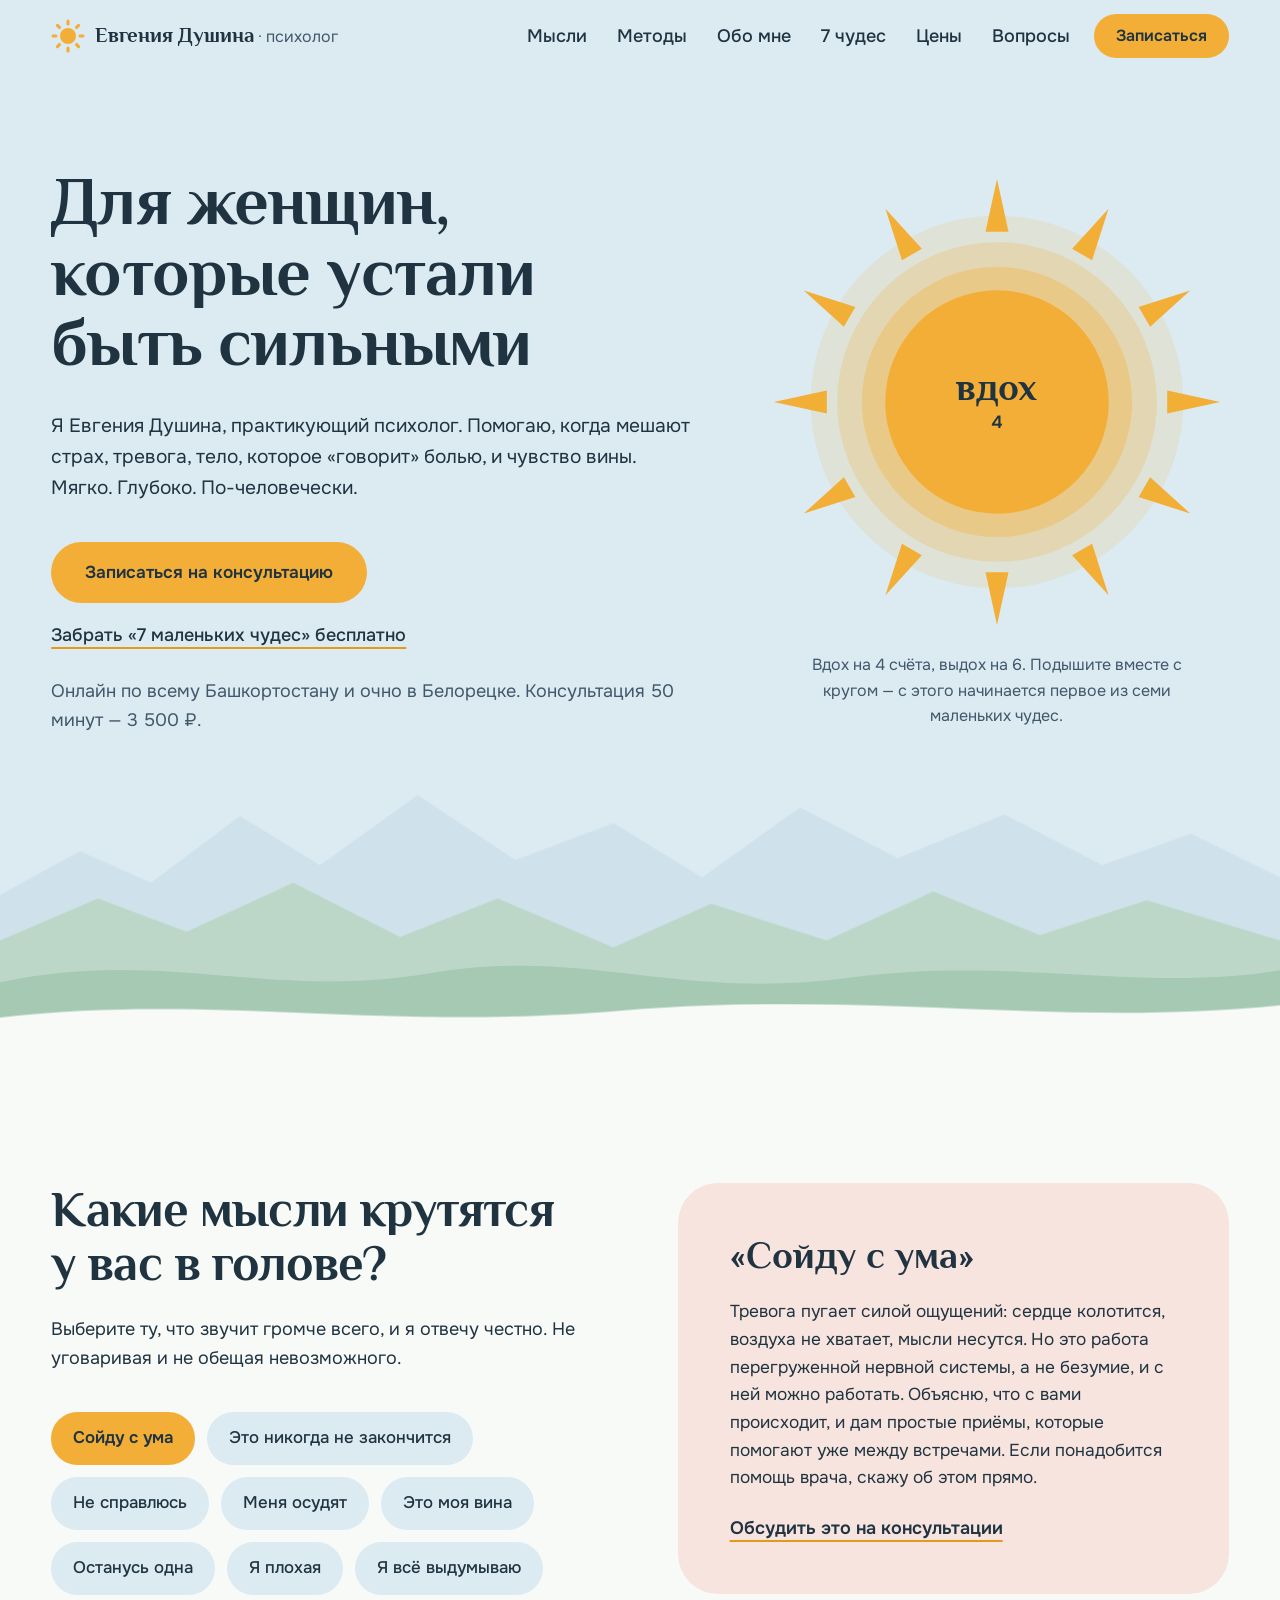
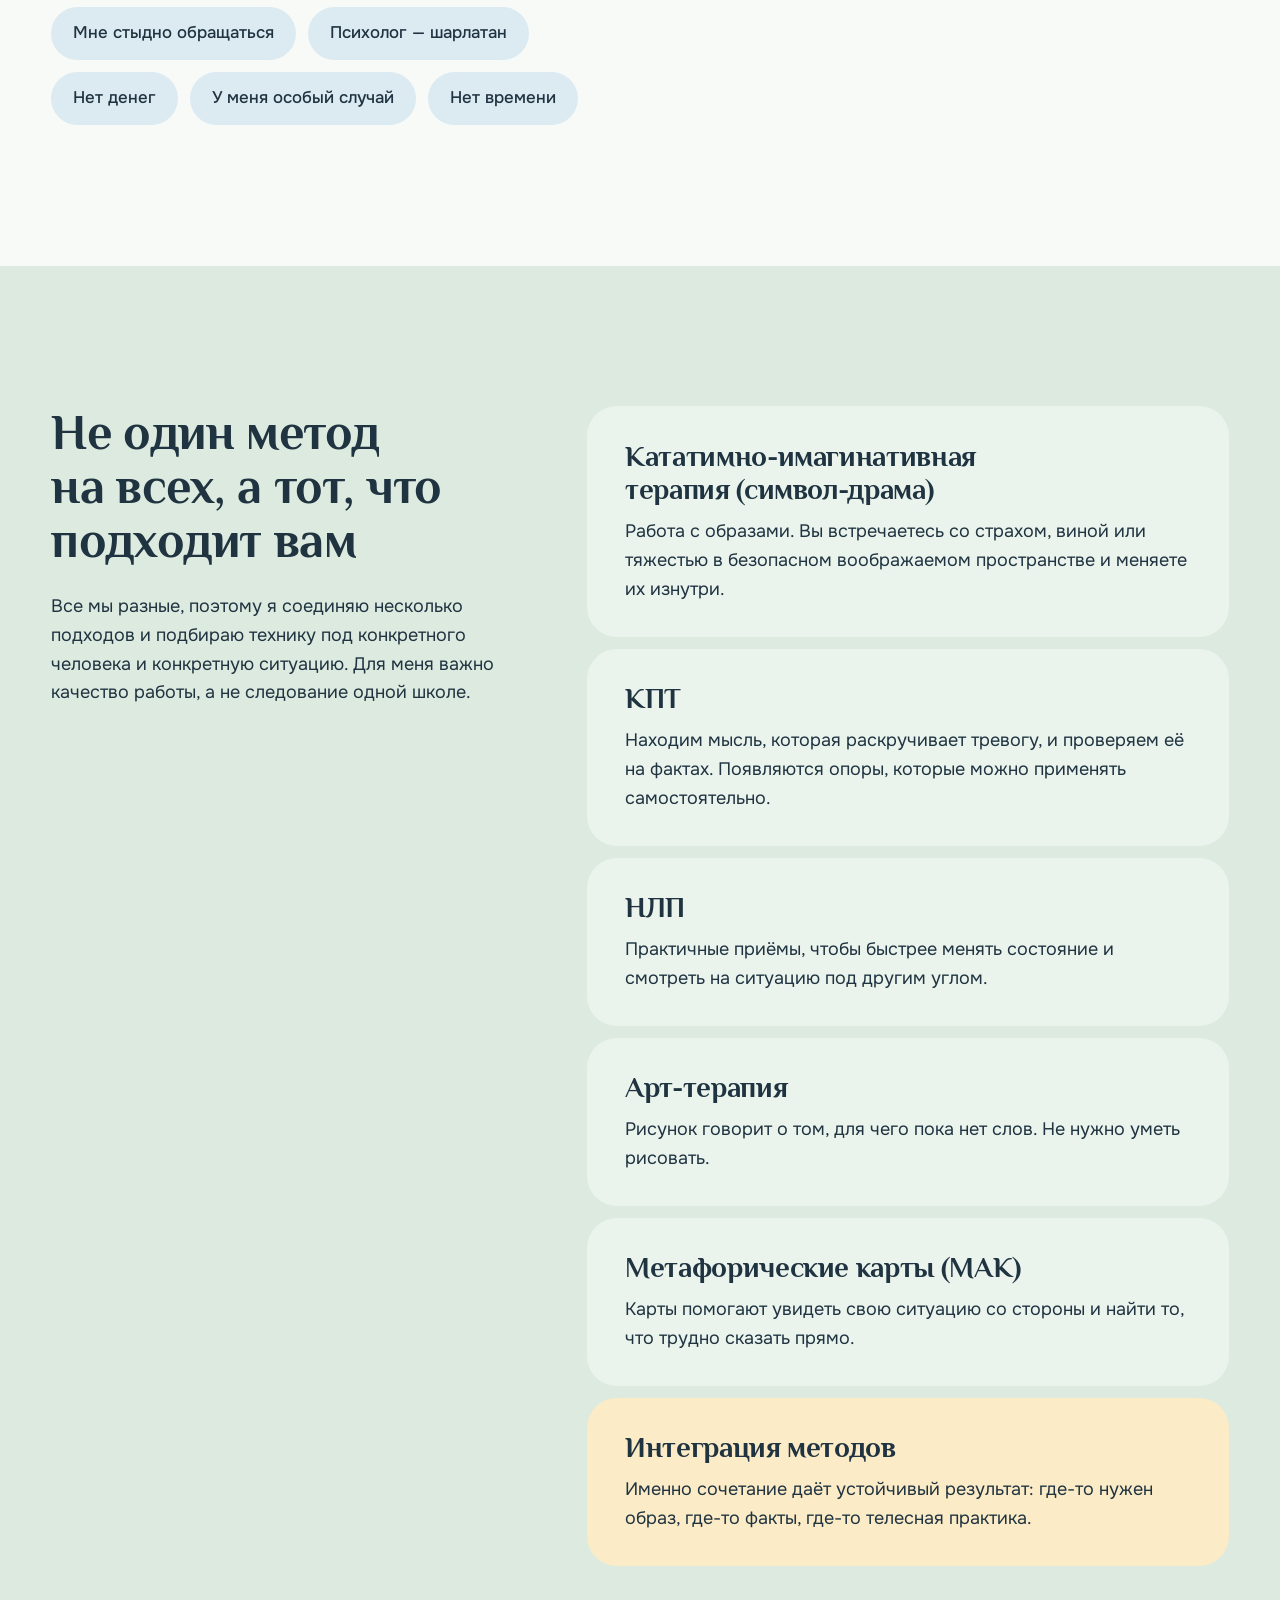
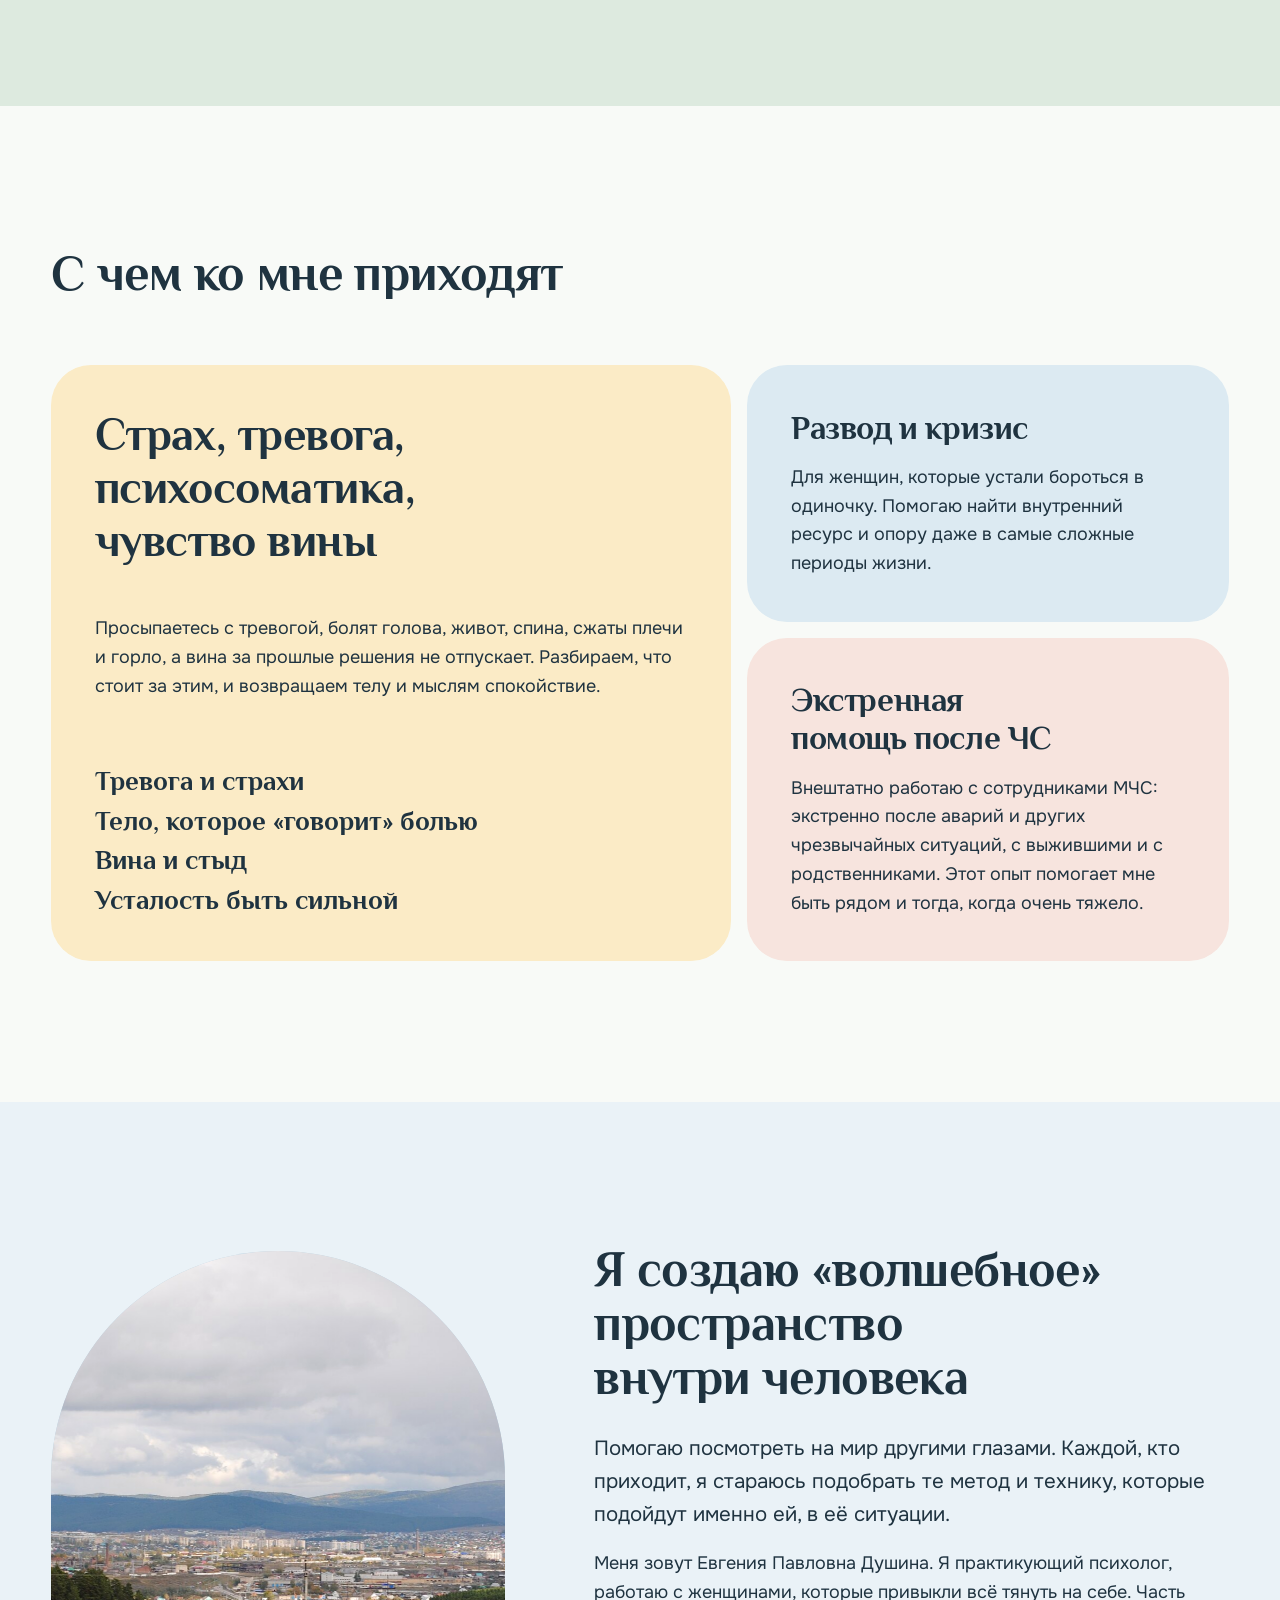
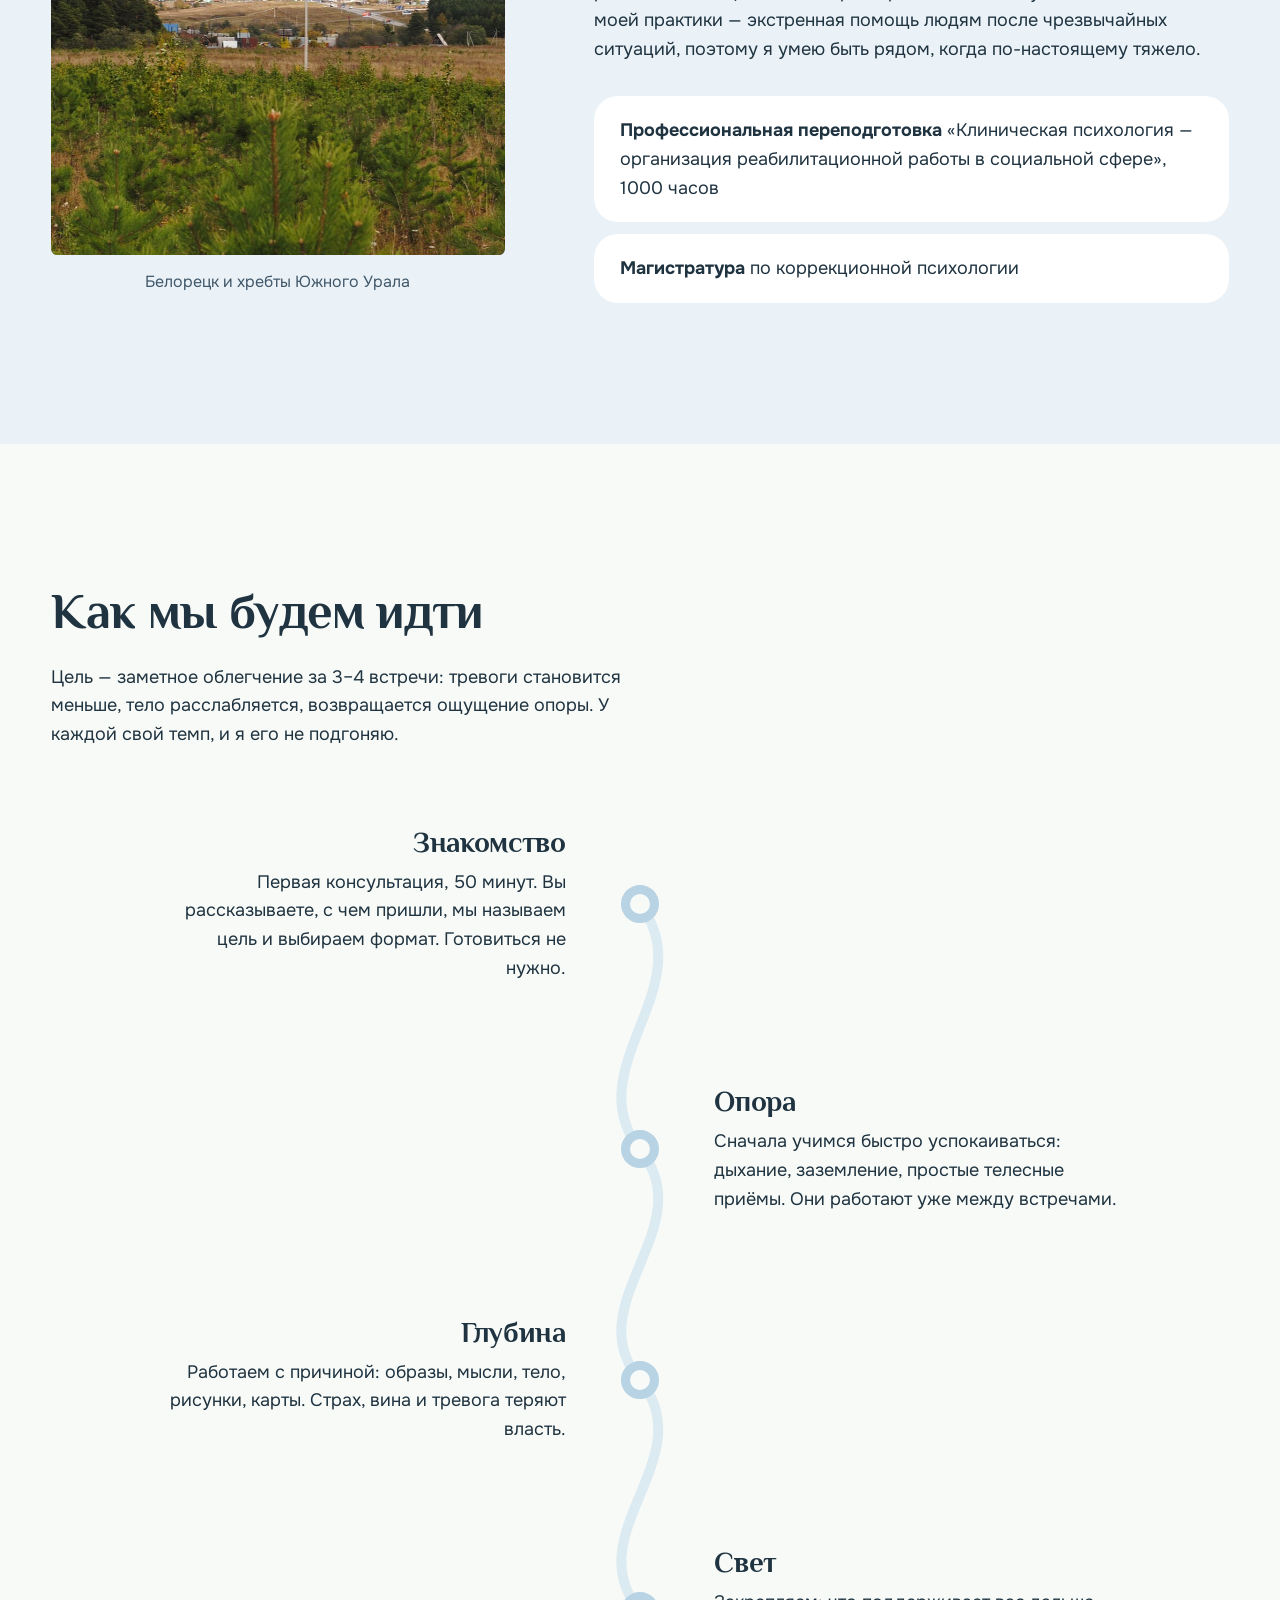
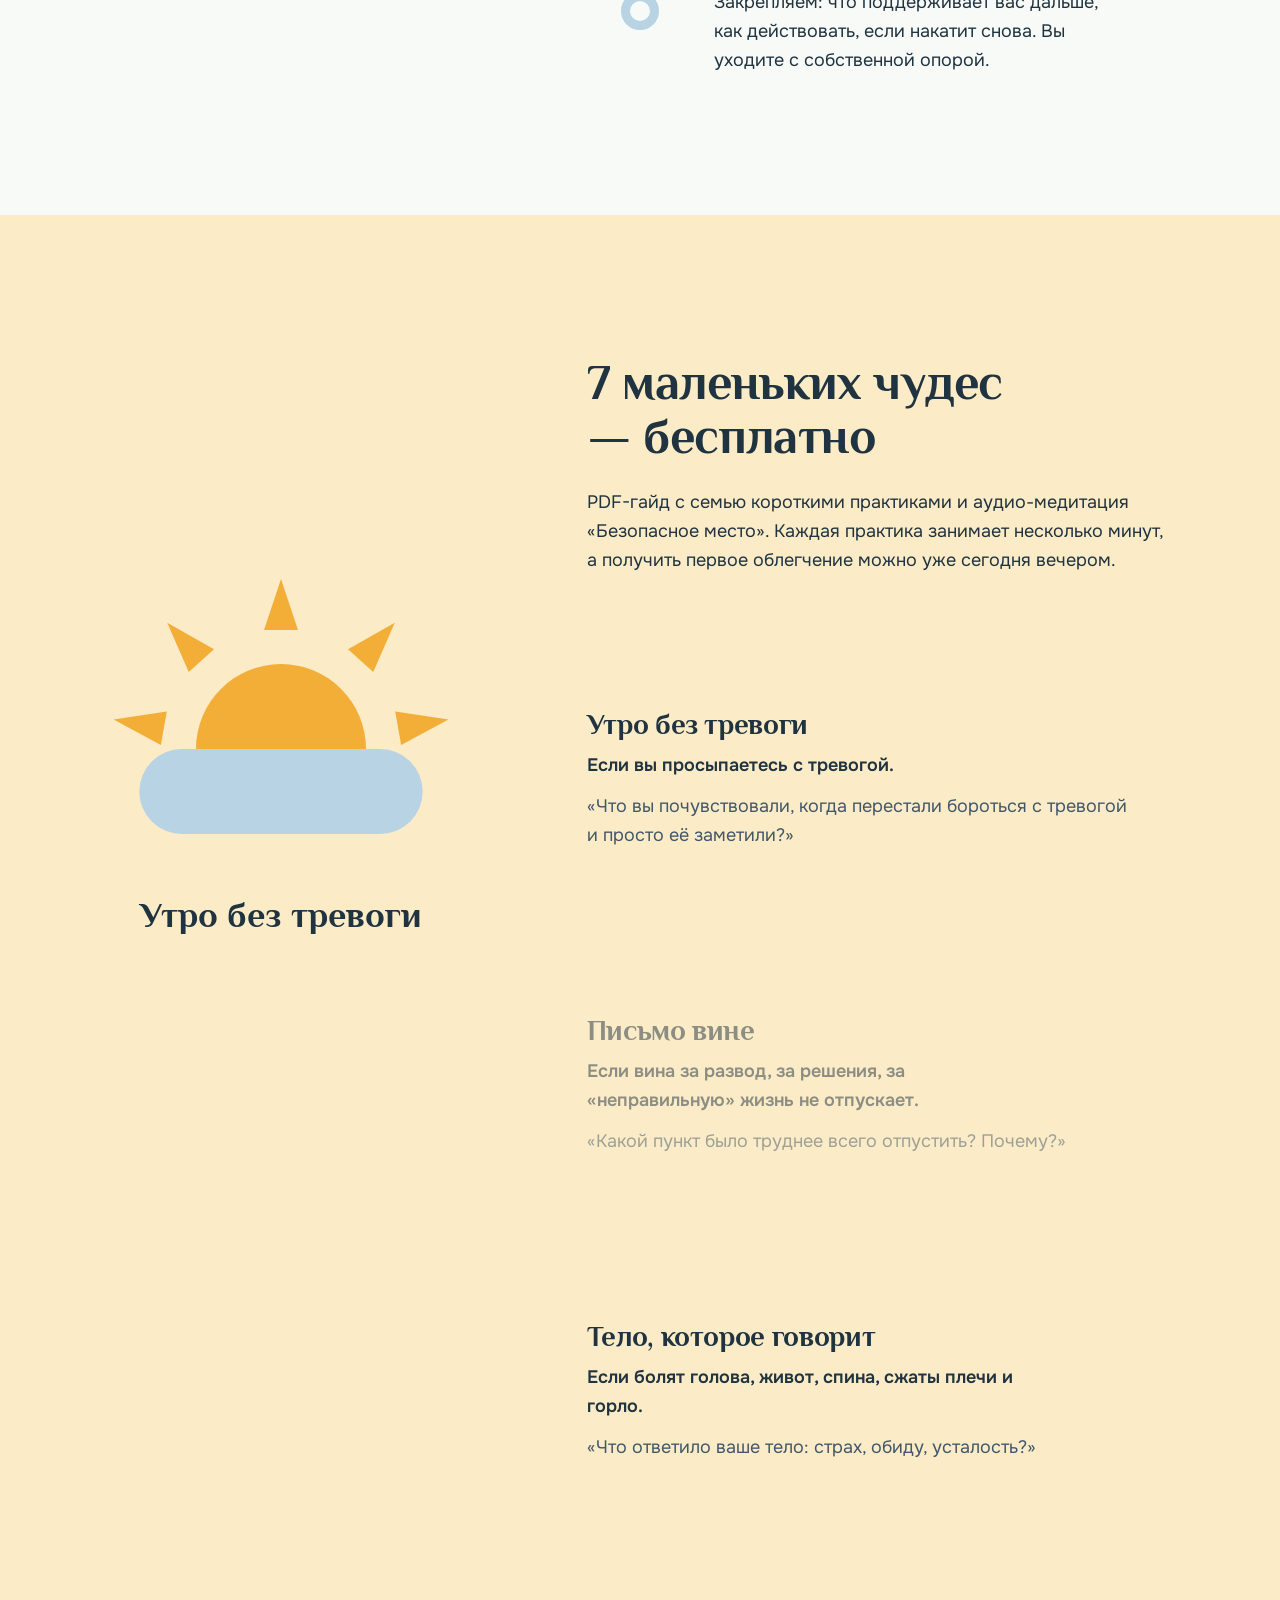
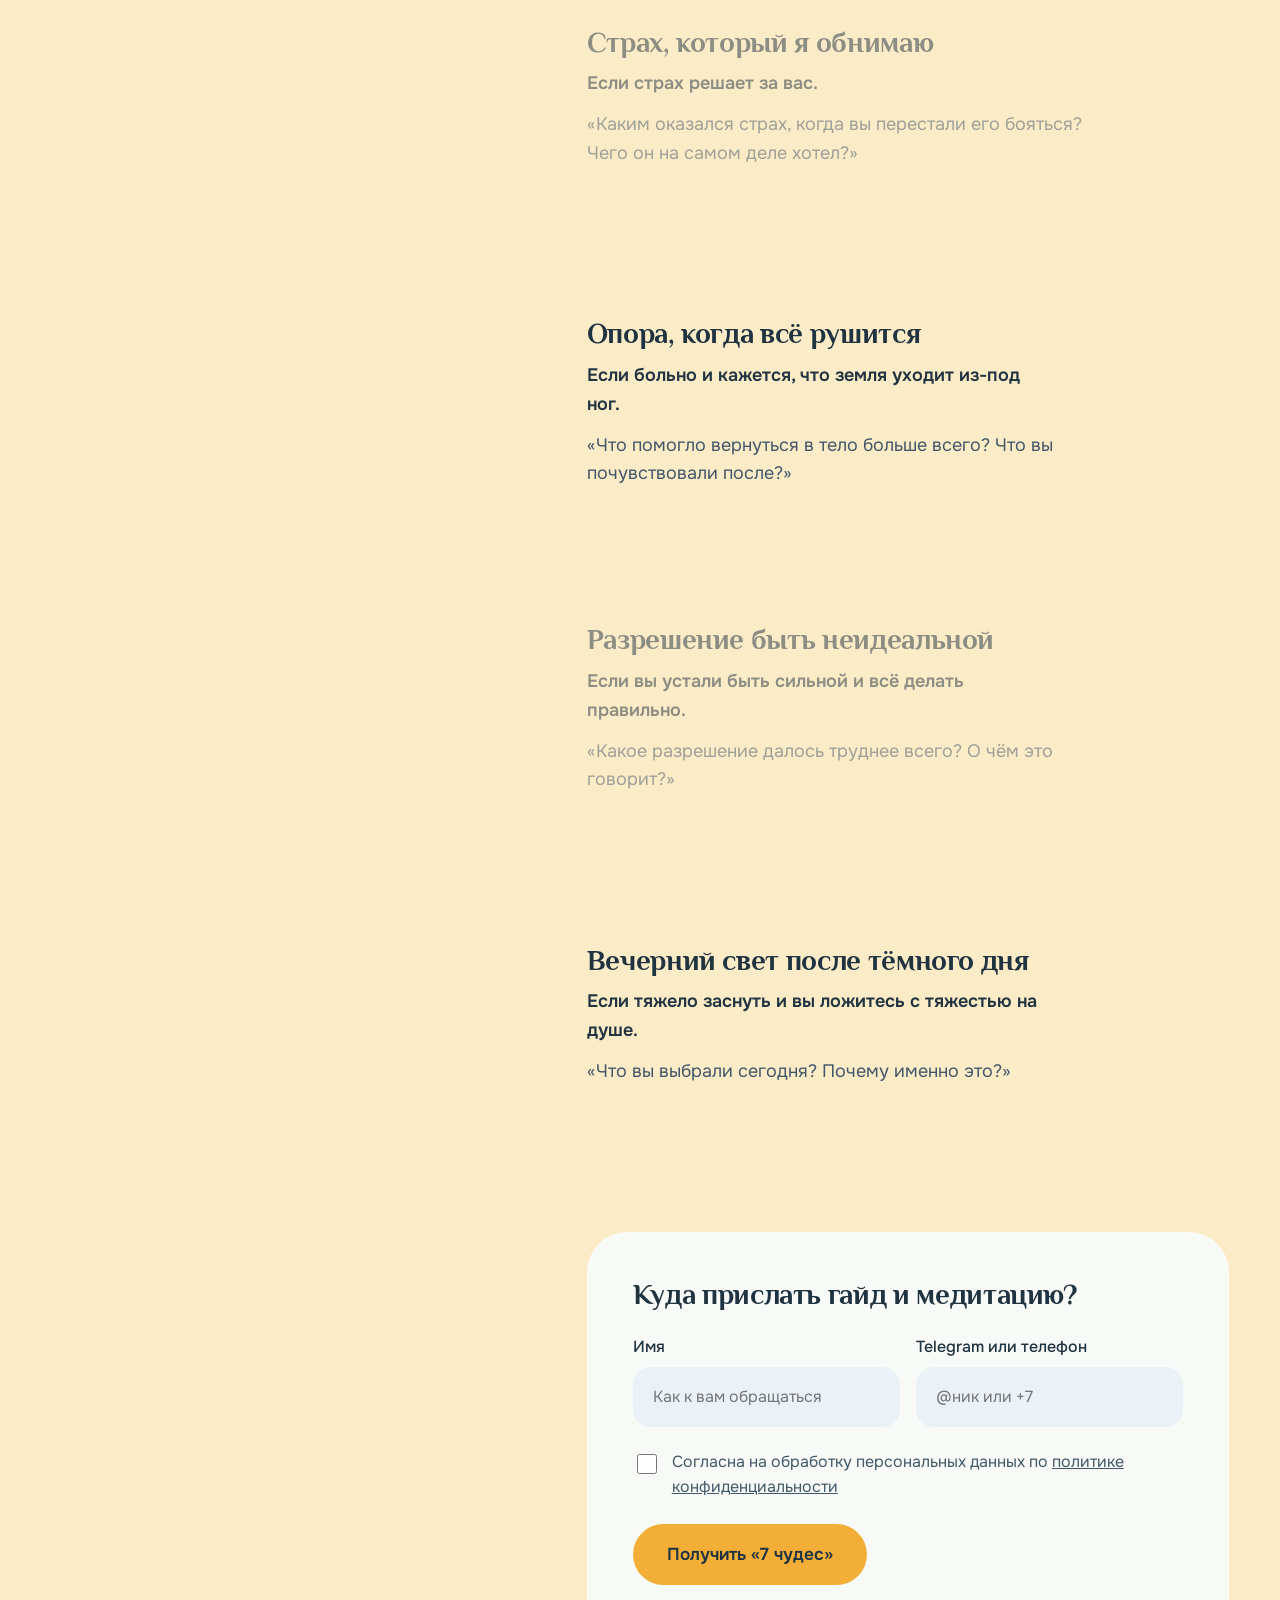
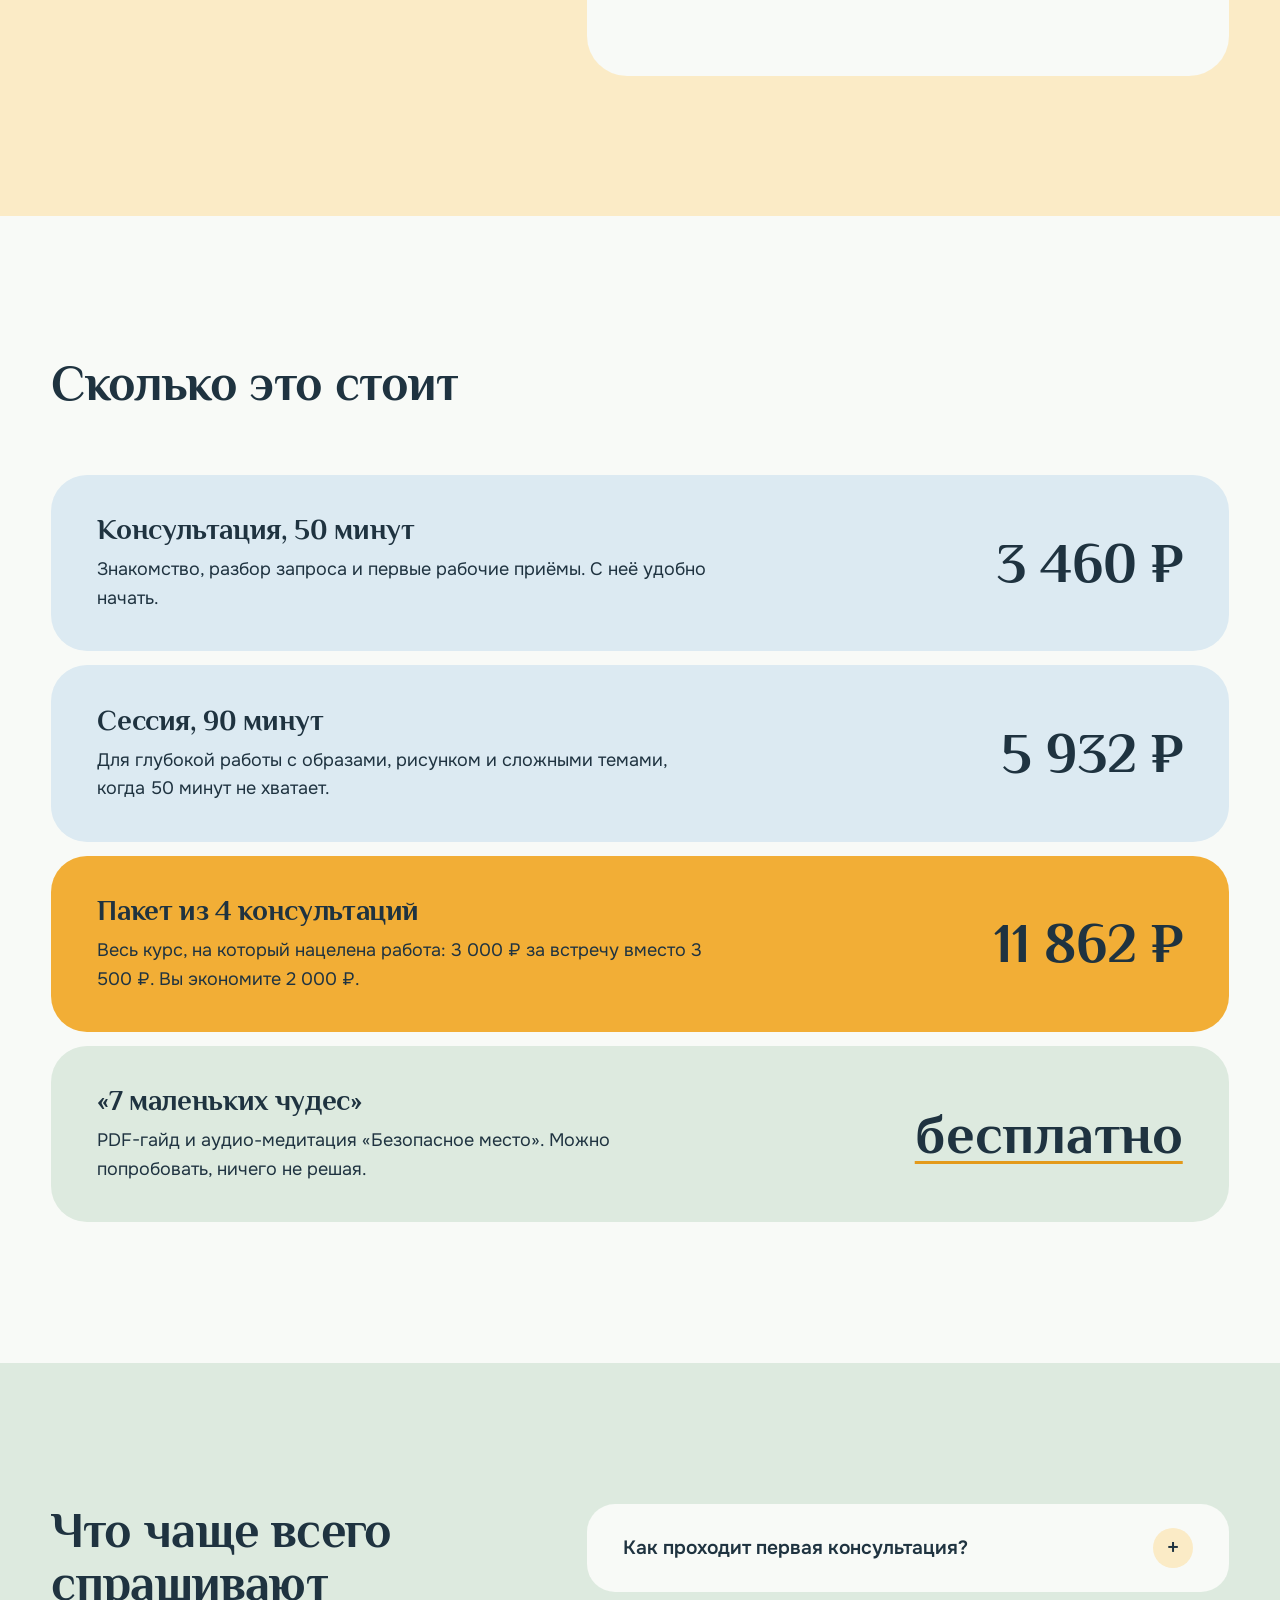
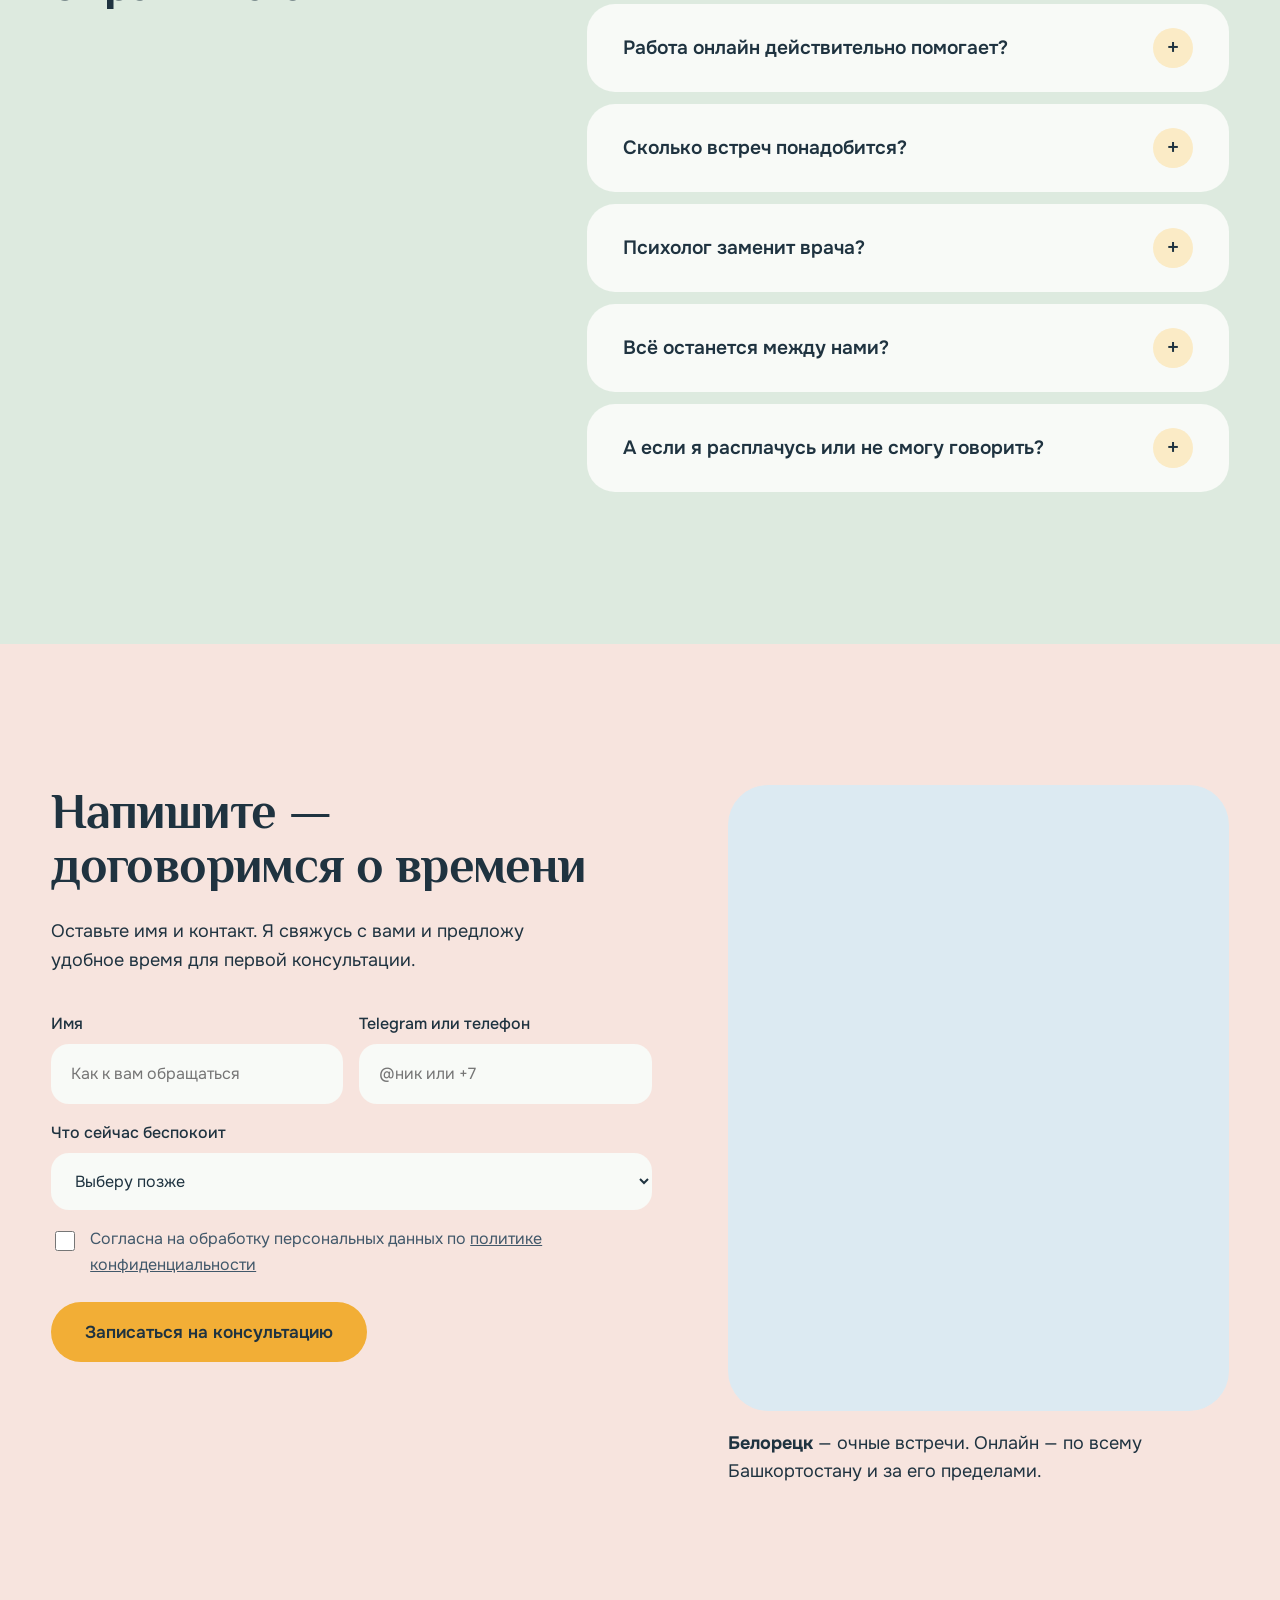
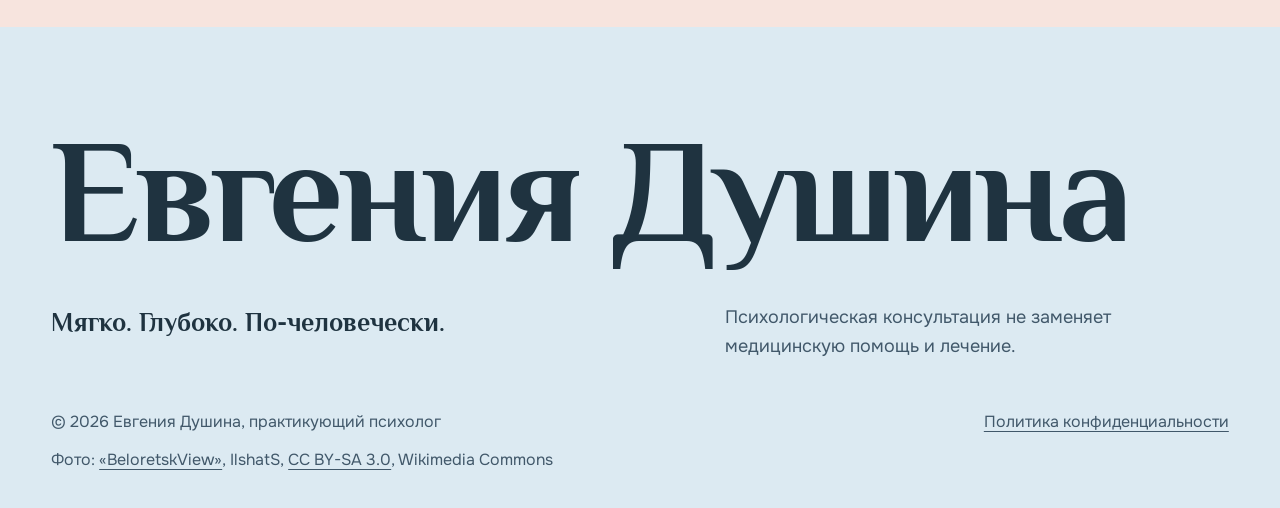
==== commit f6ad20f5: "tune path, eager arch photo" ====
--- a/index.html
+++ b/index.html
@@ -205,7 +205,7 @@
     <div class="wrap about__grid">
       <figure class="arch" data-r>
         <div class="arch__frame">
-          <img src="assets/beloretskview.jpg" alt="Вид на Белорецк и хребты Южного Урала за ним" width="1920" height="1285" loading="lazy" decoding="async" id="archImg">
+          <img src="assets/beloretskview.jpg" alt="Вид на Белорецк и хребты Южного Урала за ним" width="1920" height="1285" decoding="async" id="archImg">
         </div>
         <figcaption>Белорецк и хребты Южного Урала</figcaption>
       </figure>
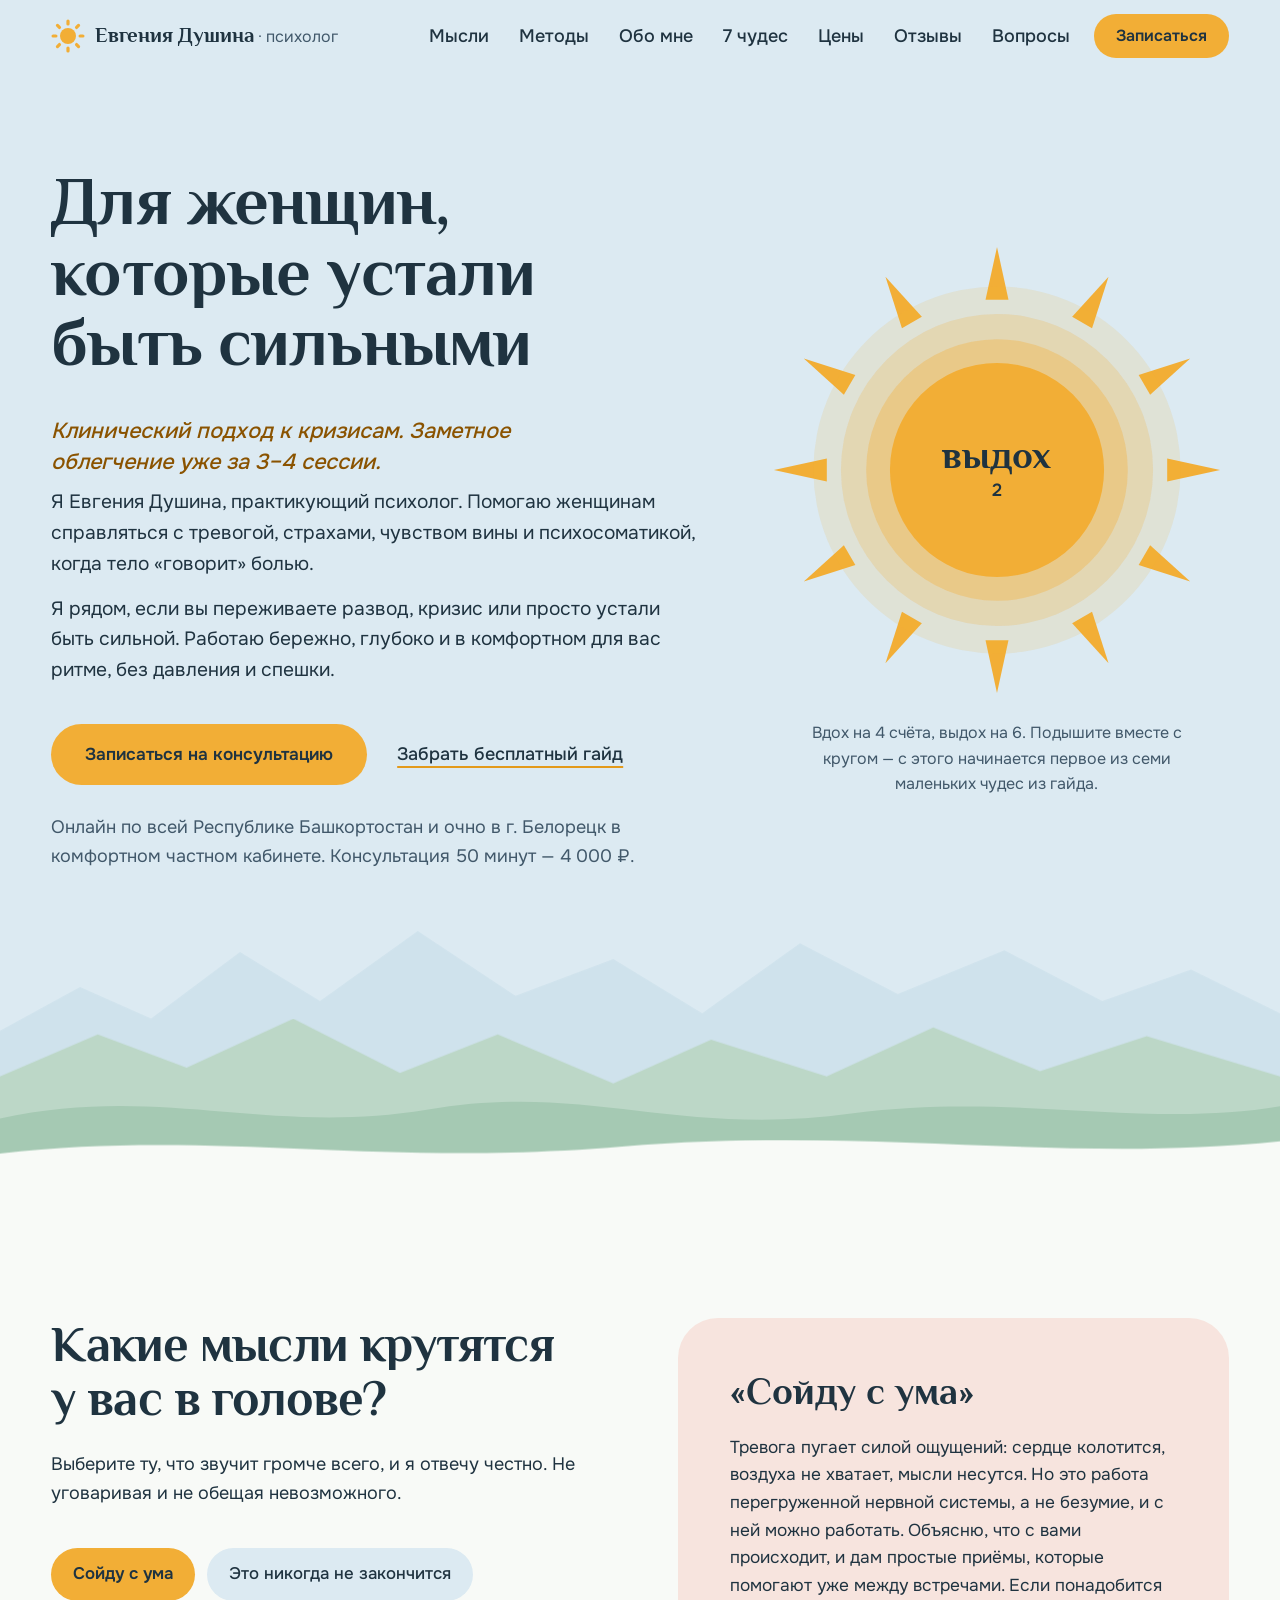
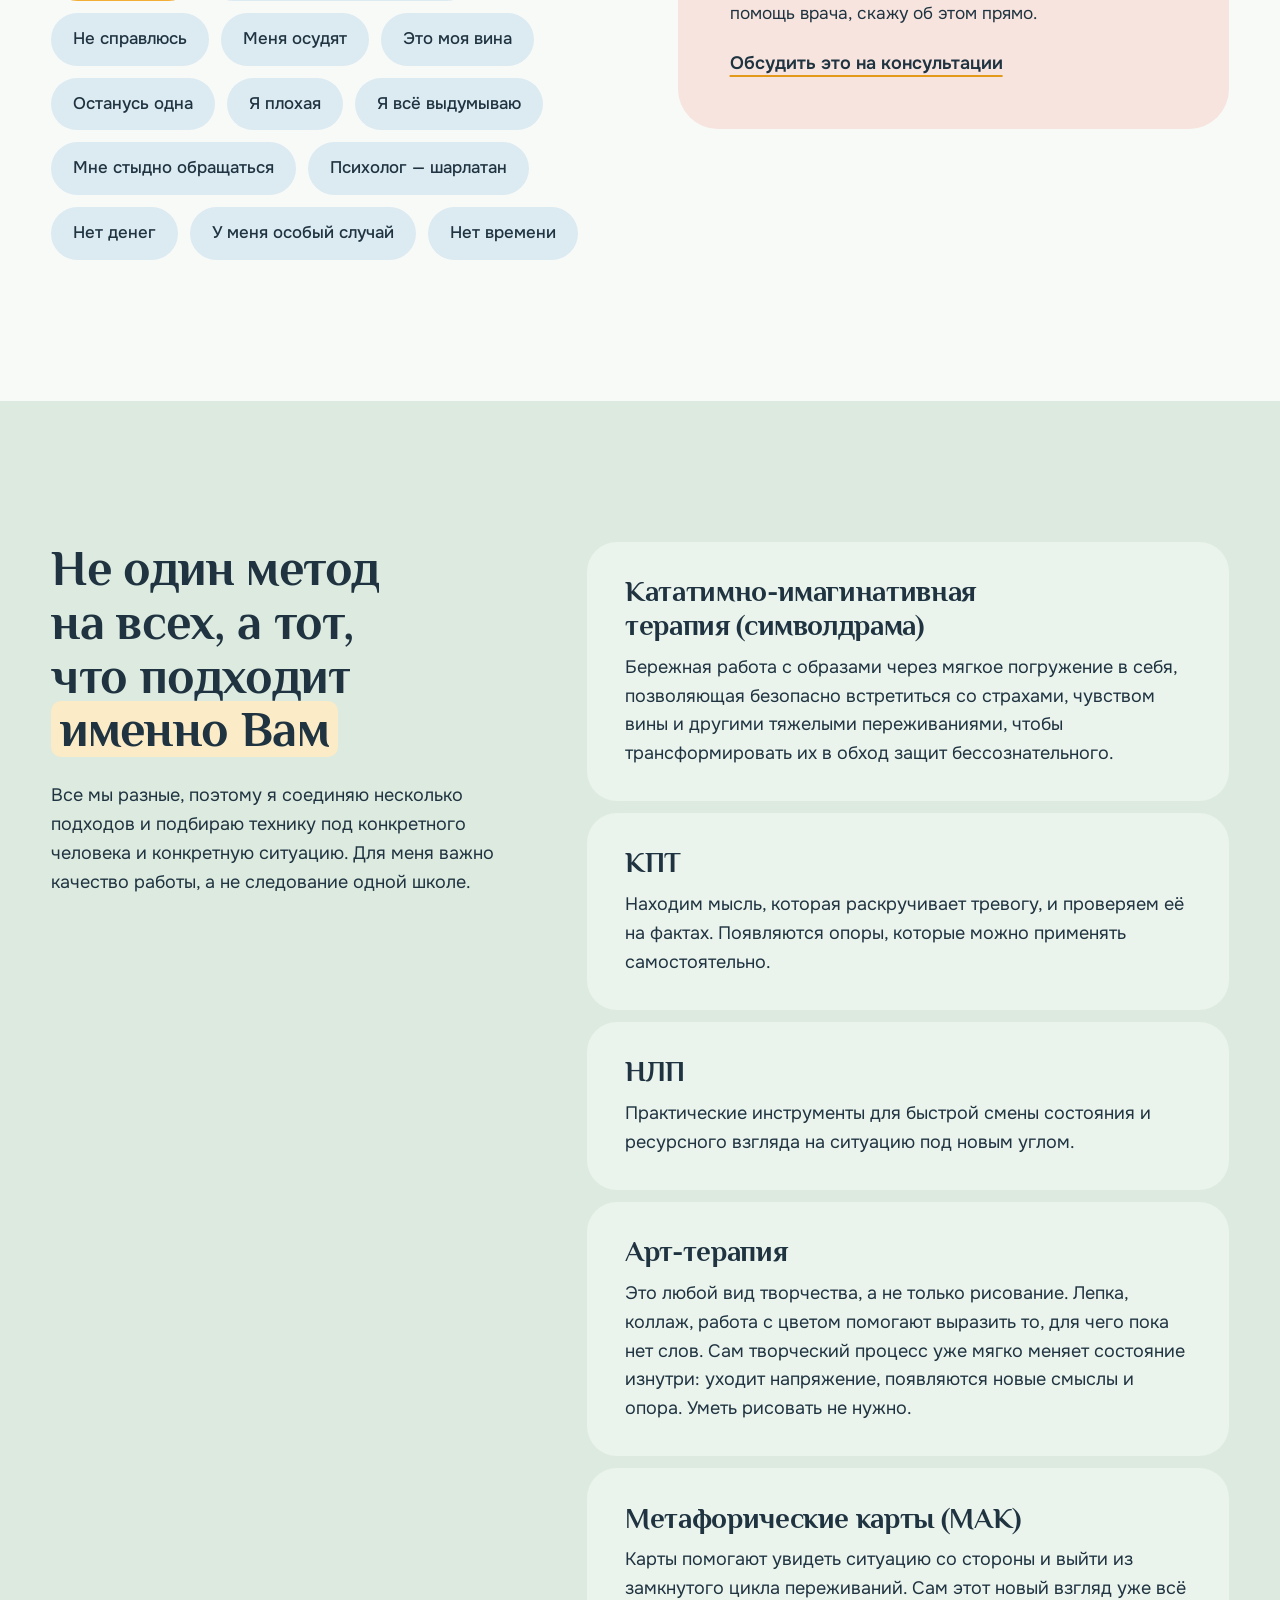
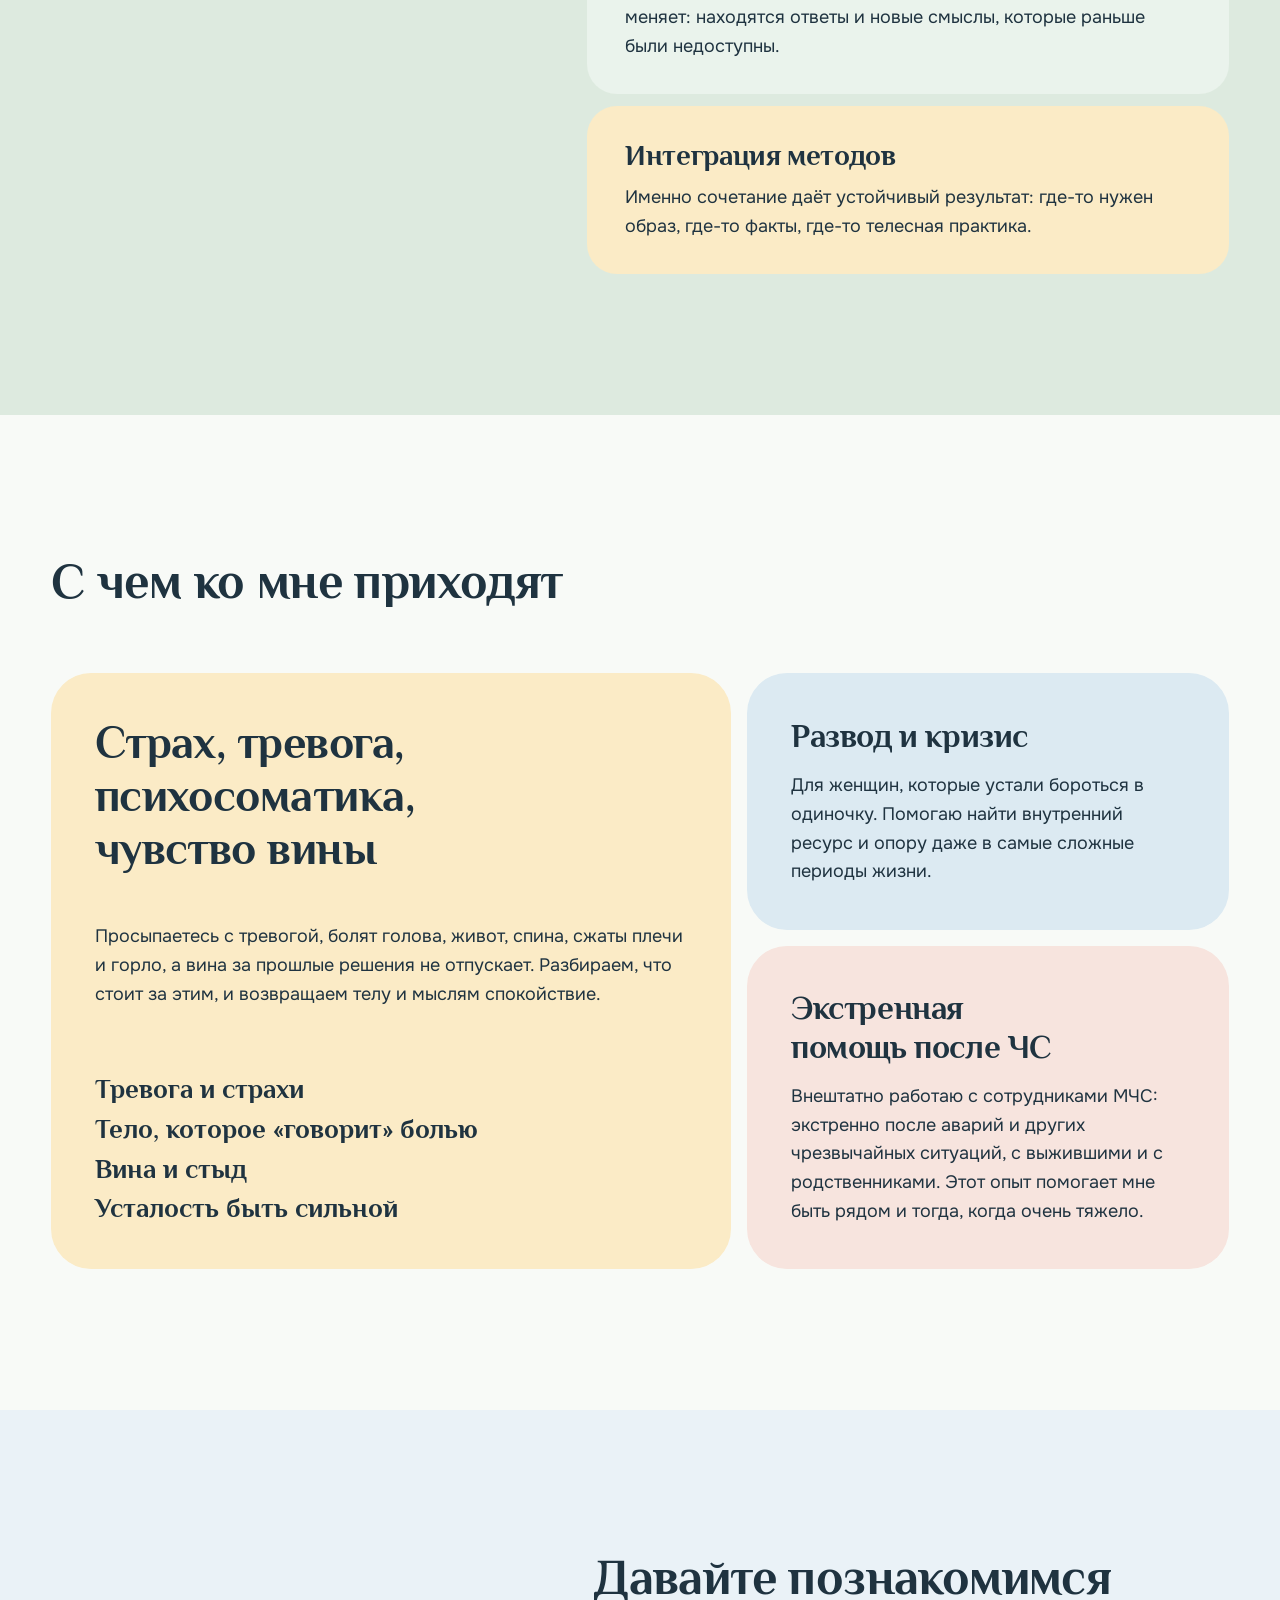
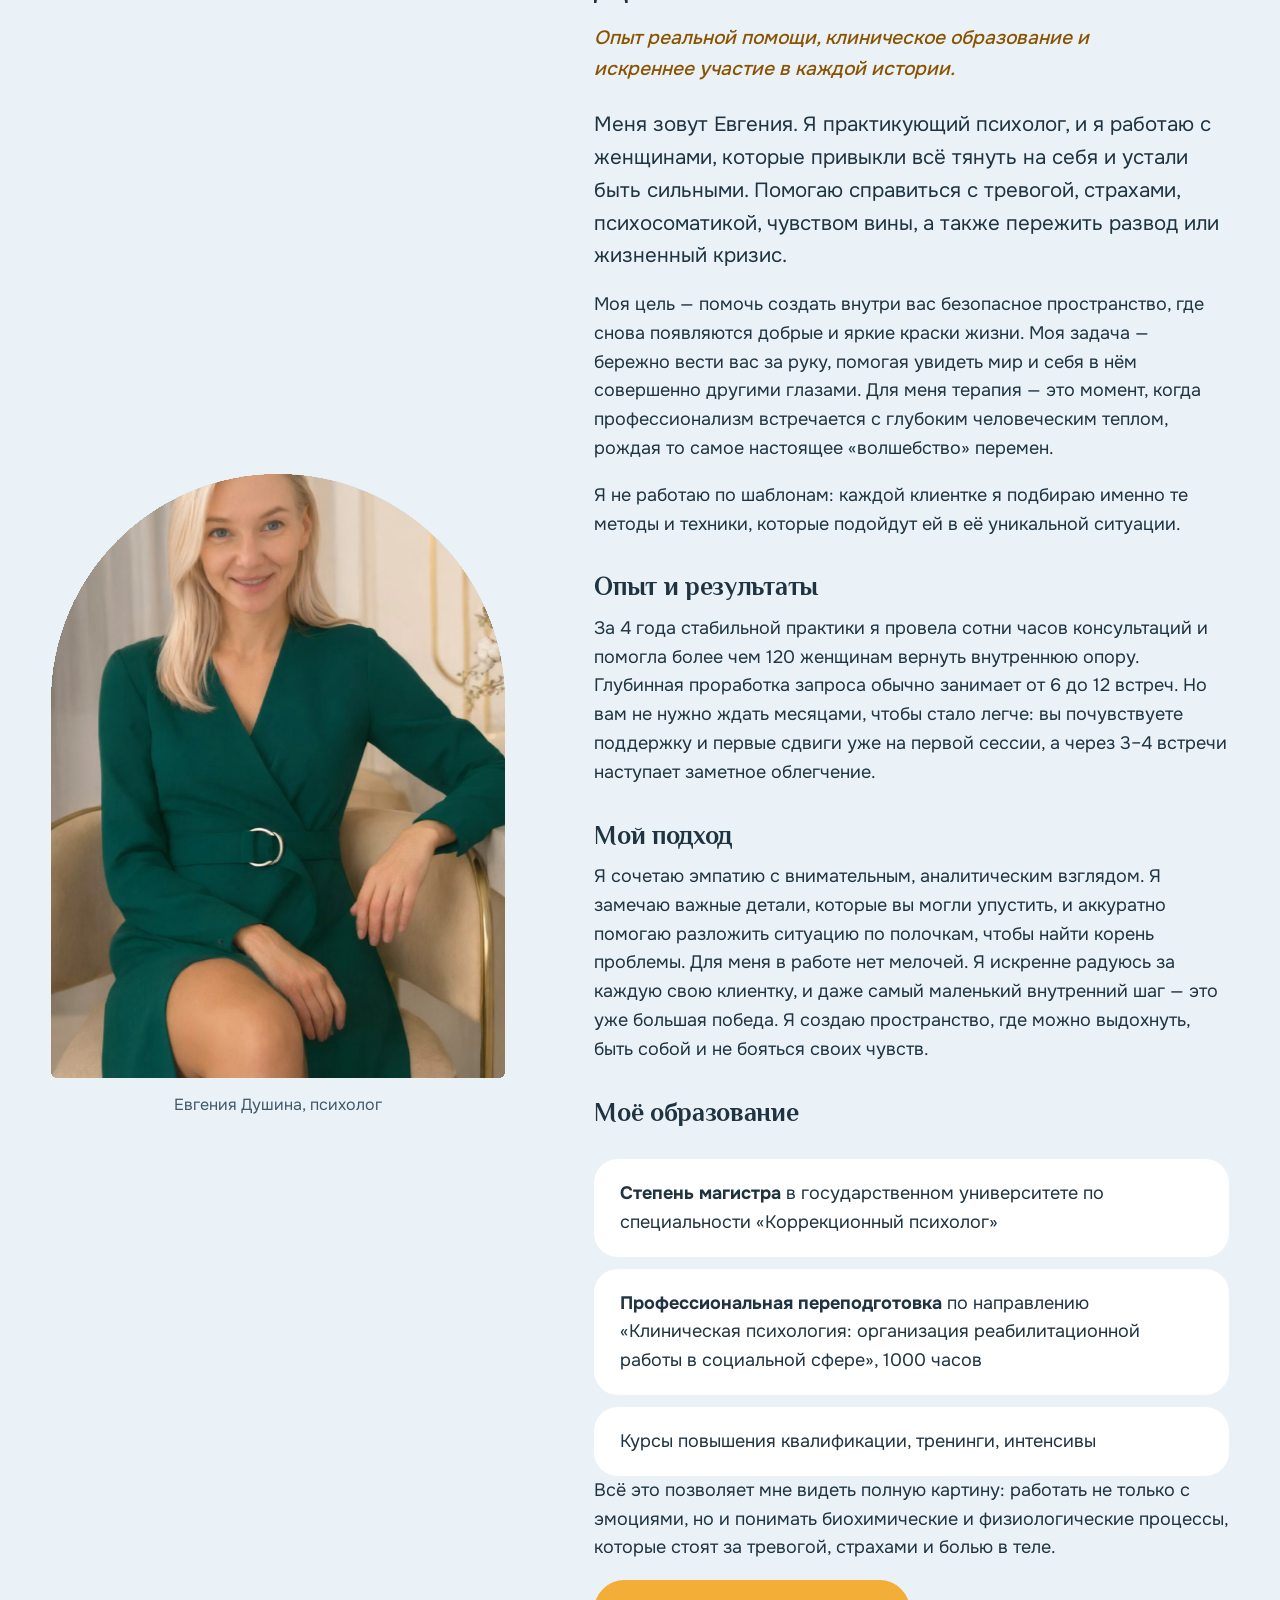
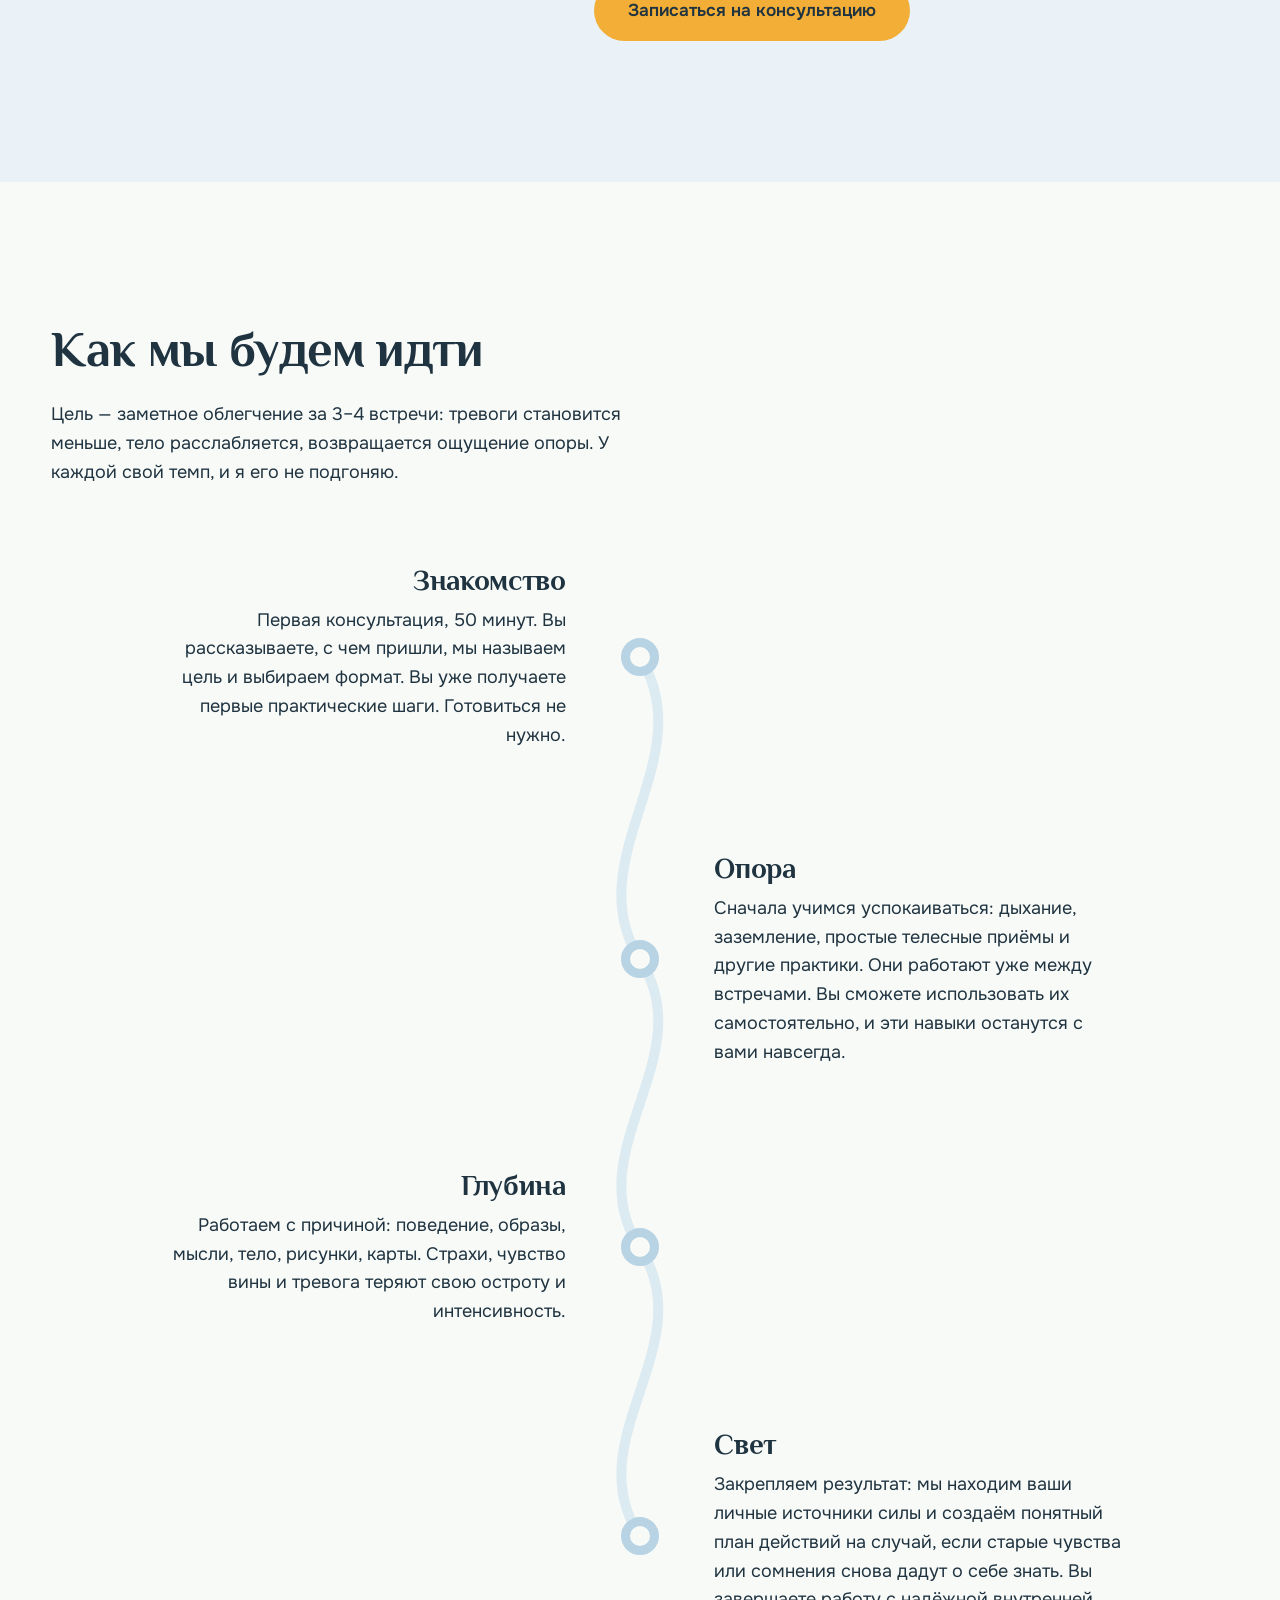
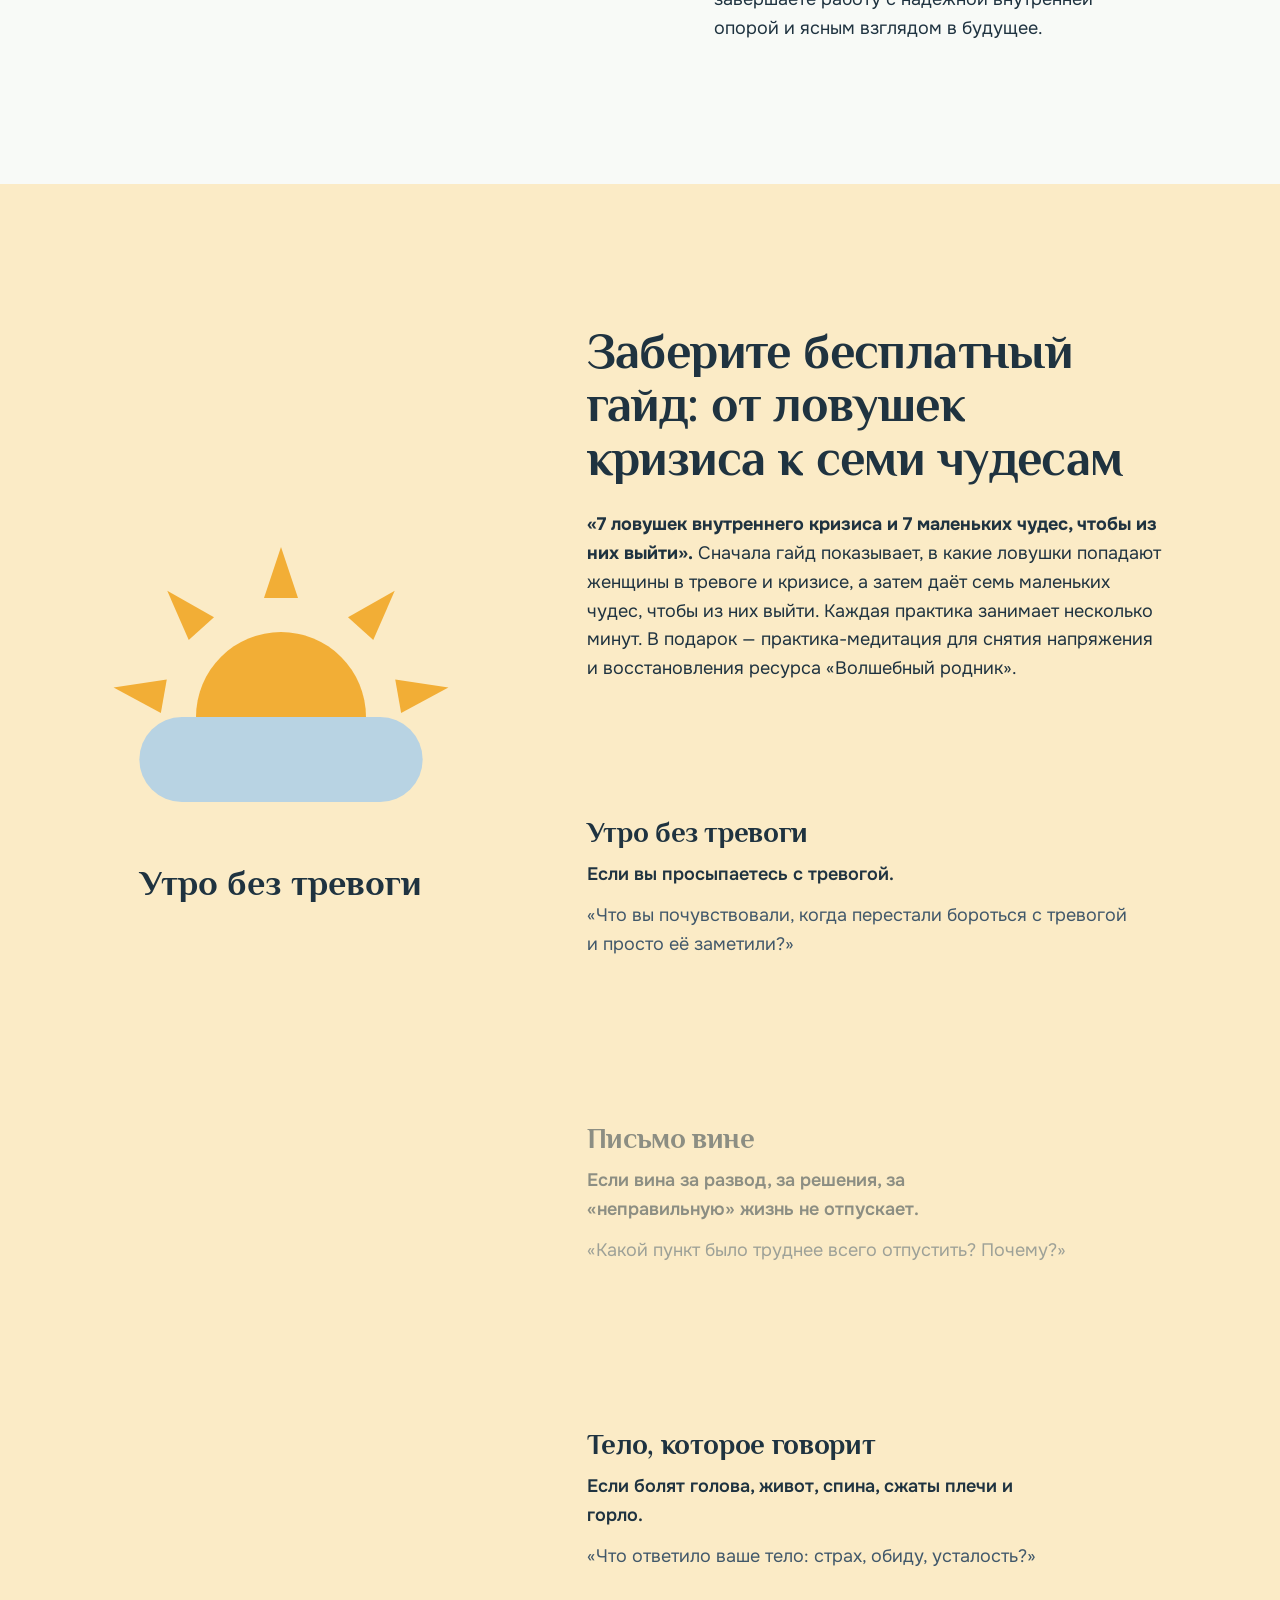
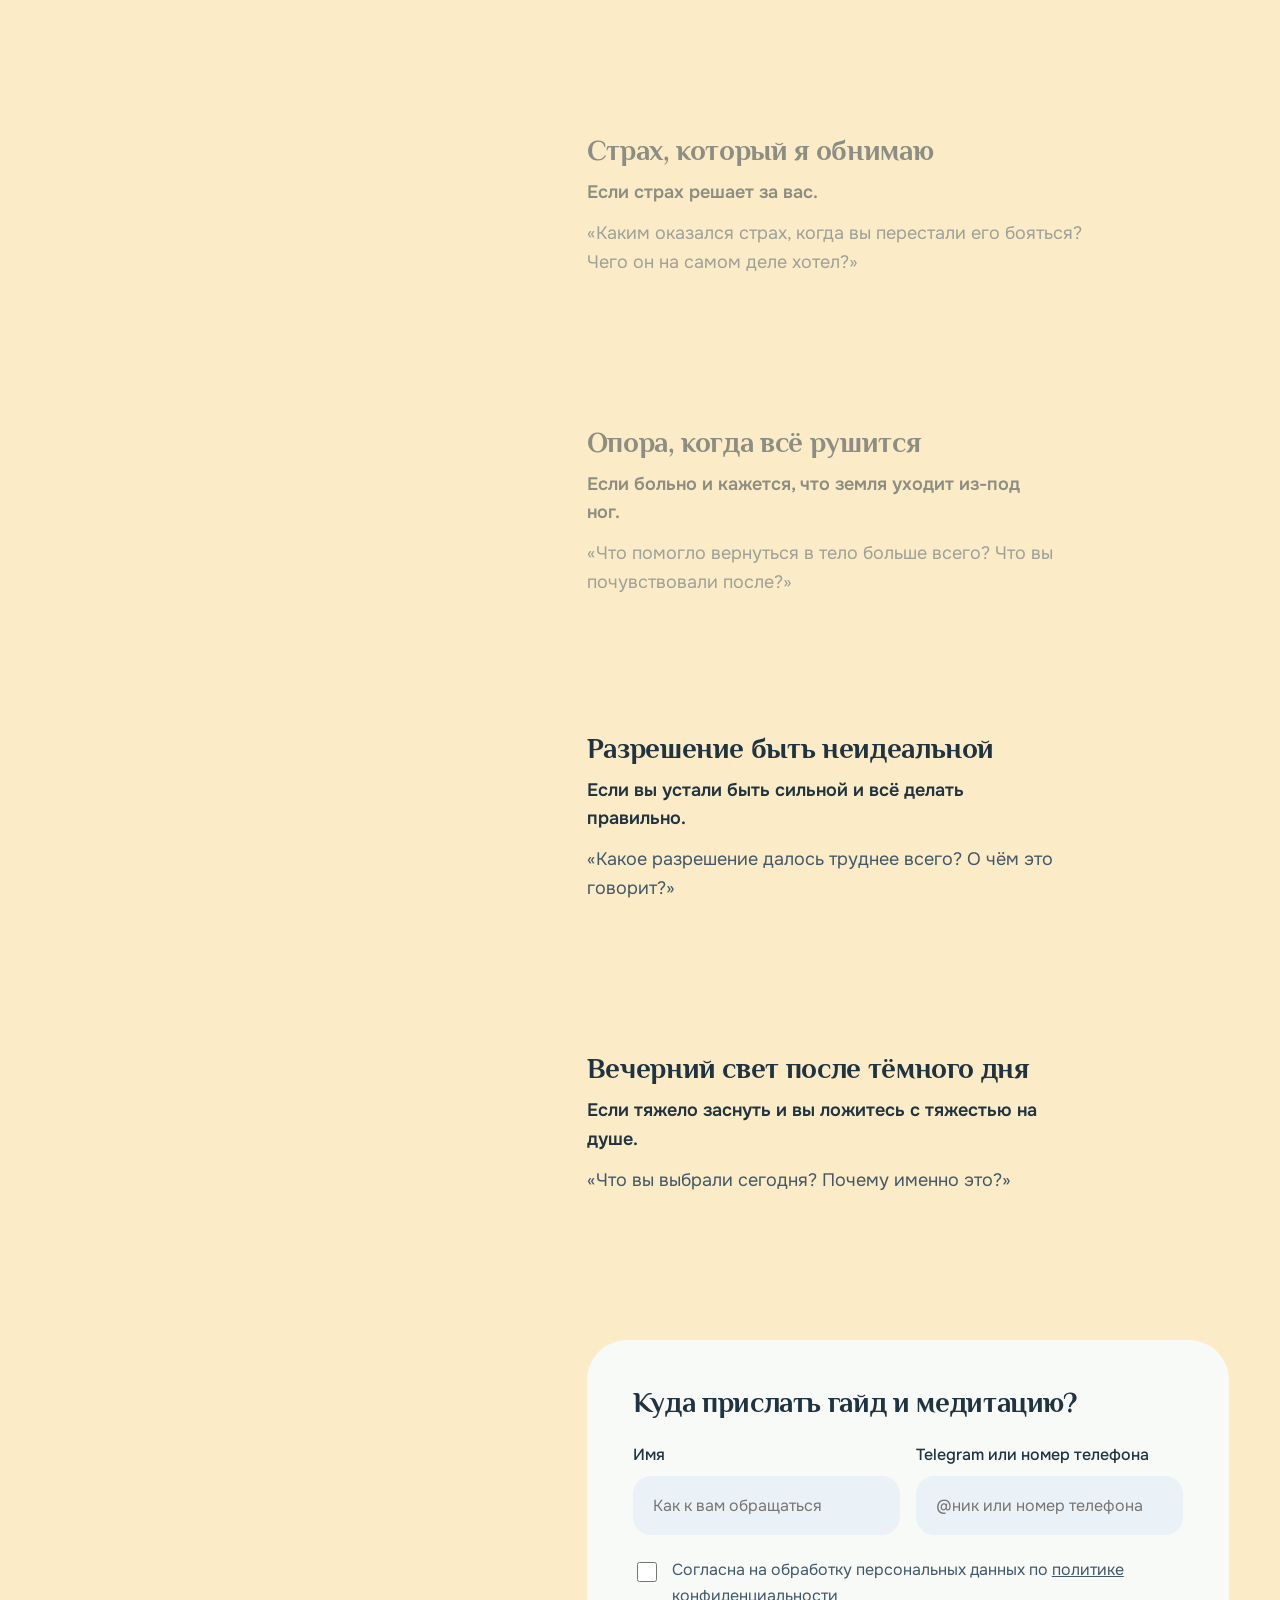
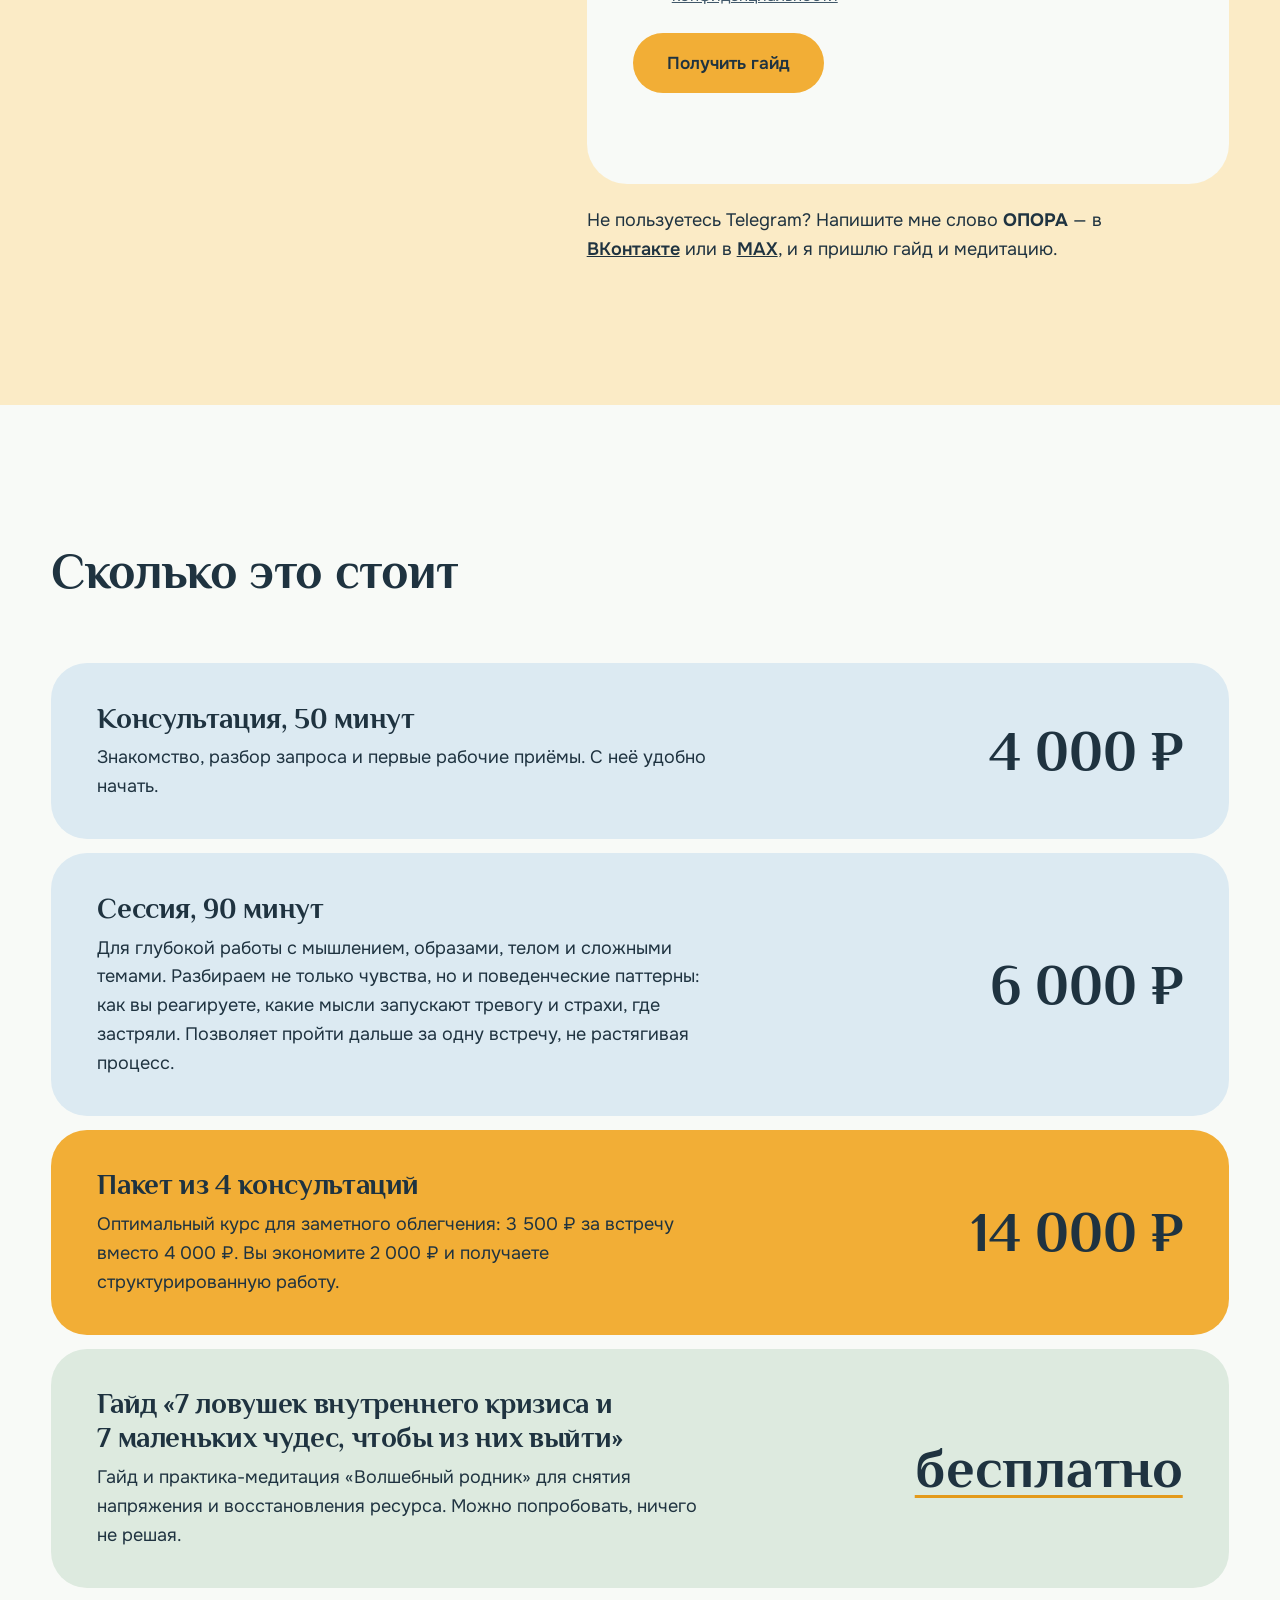
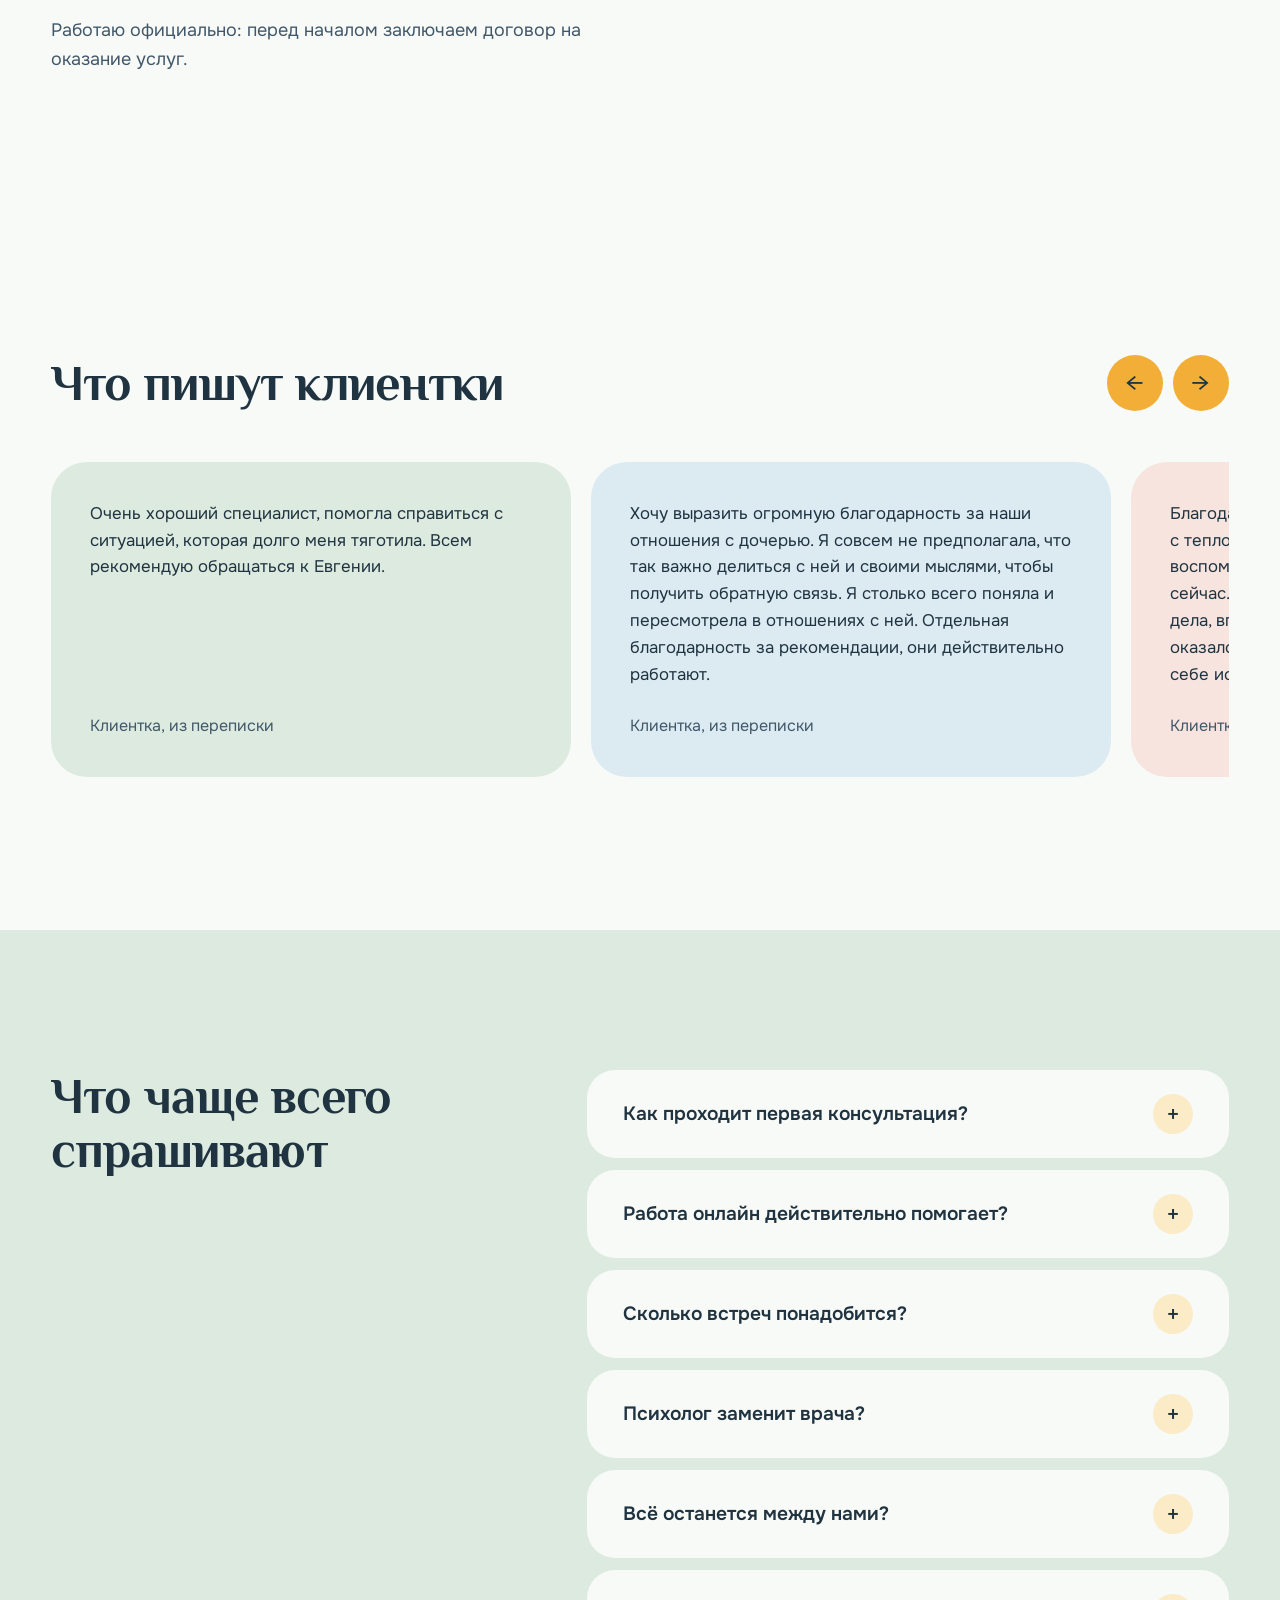
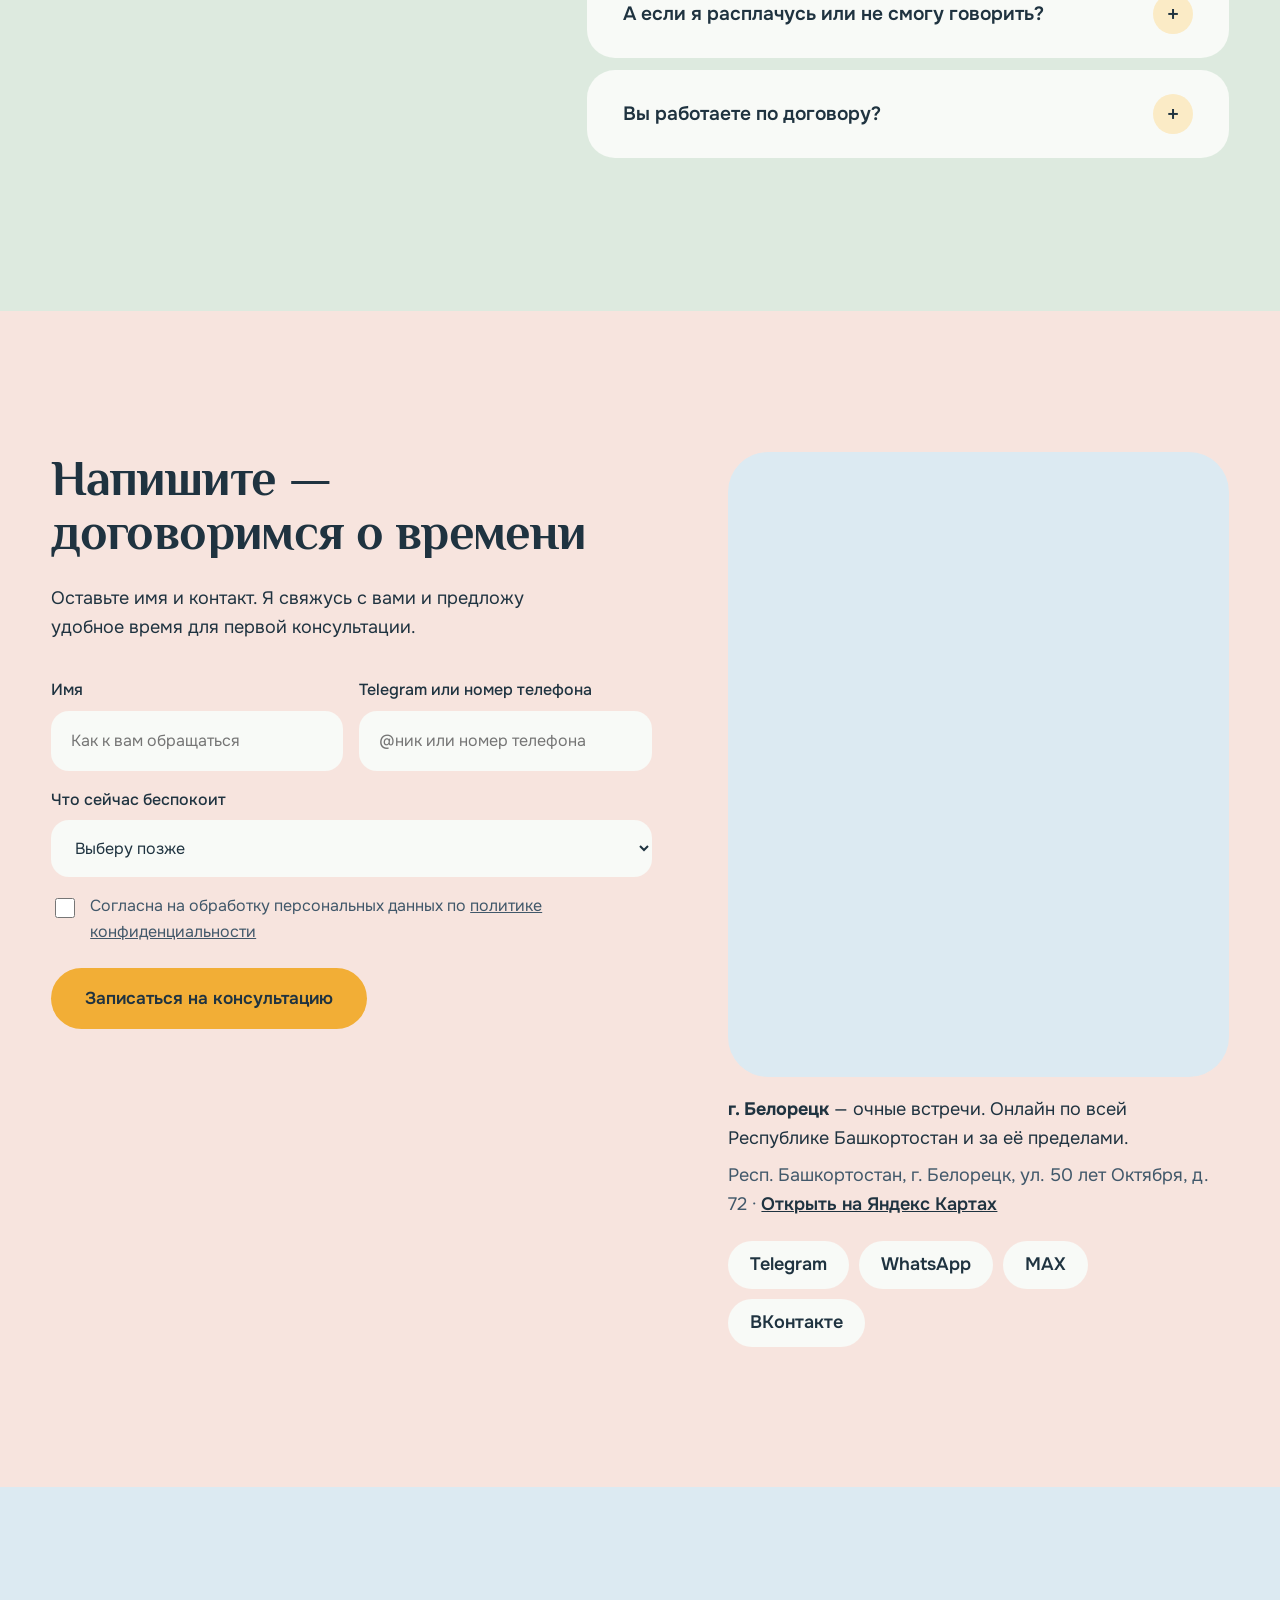
==== commit c69d47e7: "v2: client edits (guide name, prices, about, reviews, contacts, photos)" ====
--- a/index.html
+++ b/index.html
@@ -4,10 +4,10 @@
 <meta charset="UTF-8">
 <meta name="viewport" content="width=device-width, initial-scale=1.0">
 <title>Евгения Душина — психолог для женщин, Белорецк и онлайн</title>
-<meta name="description" content="Евгения Душина, практикующий психолог. Страх, тревога, психосоматика, чувство вины, развод и кризис. Онлайн по Башкортостану и очно в Белорецке. Консультация 50 минут — 3 500 ₽.">
+<meta name="description" content="Евгения Душина, практикующий психолог. Страх, тревога, психосоматика, чувство вины, развод и кризис. Онлайн по Башкортостану и очно в Белорецке. Консультация 50 минут — 4 000 ₽.">
 <meta name="theme-color" content="#DCEAF2">
 <meta property="og:title" content="Евгения Душина — психолог для женщин, которые устали быть сильными">
-<meta property="og:description" content="Мягко. Глубоко. По-человечески. Онлайн и очно в Белорецке.">
+<meta property="og:description" content="Мягко. Глубоко. Бережно. Онлайн и очно в Белорецке.">
 <meta property="og:type" content="website">
 <link rel="icon" href="data:image/svg+xml,%3Csvg xmlns='http://www.w3.org/2000/svg' viewBox='0 0 32 32'%3E%3Ccircle cx='16' cy='16' r='9' fill='%23F2AE36'/%3E%3C/svg%3E">
 <link rel="preconnect" href="https://fonts.googleapis.com">
@@ -42,6 +42,7 @@
       <a href="#about">Обо мне</a>
       <a href="#wonders">7 чудес</a>
       <a href="#price">Цены</a>
+      <a href="#reviews">Отзывы</a>
       <a href="#faq">Вопросы</a>
     </nav>
     <a href="#contact" class="btn btn--sun btn--sm header__cta">Записаться</a>
@@ -57,12 +58,14 @@
     <div class="wrap hero__grid">
       <div class="hero__text">
         <h1 id="hero-title" data-split>Для женщин, которые устали быть сильными</h1>
-        <p class="hero__lead" data-r>Я Евгения Душина, практикующий психолог. Помогаю, когда мешают страх, тревога, тело, которое «говорит» болью, и чувство вины. Мягко. Глубоко. По-человечески.</p>
+        <p class="hero__sub" data-r data-r-d="60">Клинический подход к кризисам. Заметное облегчение уже за 3–4 сессии.</p>
+        <p class="hero__lead" data-r>Я Евгения Душина, практикующий психолог. Помогаю женщинам справляться с тревогой, страхами, чувством вины и психосоматикой, когда тело «говорит» болью.</p>
+        <p class="hero__lead hero__lead--2" data-r data-r-d="80">Я рядом, если вы переживаете развод, кризис или просто устали быть сильной. Работаю бережно, глубоко и в комфортном для вас ритме, без давления и спешки.</p>
         <div class="hero__cta" data-r data-r-d="120">
           <a href="#contact" class="btn btn--sun btn--lg magnet">Записаться на консультацию</a>
-          <a href="#wonders" class="link-soft">Забрать «7 маленьких чудес» бесплатно</a>
-        </div>
-        <p class="hero__facts" data-r data-r-d="200">Онлайн по всему Башкортостану и очно в Белорецке. Консультация 50 минут — 3 500 ₽.</p>
+          <a href="#wonders" class="link-soft">Забрать бесплатный гайд</a>
+        </div>
+        <p class="hero__facts" data-r data-r-d="200">Онлайн по всей Республике Башкортостан и очно в г. Белорецк в комфортном частном кабинете. Консультация 50 минут — 4 000 ₽.</p>
       </div>
 
       <figure class="breath" id="breath" data-r data-r-d="160">
@@ -92,7 +95,7 @@
             <span class="breath__count" id="breathCount">4</span>
           </div>
         </div>
-        <figcaption class="breath__cap">Вдох на 4 счёта, выдох на 6. Подышите вместе с кругом — с этого начинается первое из семи маленьких чудес.</figcaption>
+        <figcaption class="breath__cap">Вдох на 4 счёта, выдох на 6. Подышите вместе с кругом — с этого начинается первое из семи маленьких чудес из гайда.</figcaption>
       </figure>
     </div>
 
@@ -130,7 +133,7 @@
       <div class="fears__right" data-r data-r-d="120">
         <div class="panel" id="fearPanel" role="tabpanel" aria-live="polite">
           <p class="panel__quote" id="panelQuote">«Сойду с ума»</p>
-          <p class="panel__text" id="panelText">Тревога пугает силой ощущений: сердце колотится, воздуха не хватает, мысли несутся. Но это работа перегруженной нервной системы, а не безумие, и с ней можно работать. Объясню, что с вами происходит, и дам простые приёмы, которые помогают уже между встречами. Если понадобится помощь врача, скажу об этом прямо.</p>
+          <div class="panel__text" id="panelText"><p>Тревога пугает силой ощущений: сердце колотится, воздуха не хватает, мысли несутся. Но это работа перегруженной нервной системы, а не безумие, и с ней можно работать. Объясню, что с вами происходит, и дам простые приёмы, которые помогают уже между встречами. Если понадобится помощь врача, скажу об этом прямо.</p></div>
           <a href="#contact" class="panel__link">Обсудить это на консультации</a>
         </div>
       </div>
@@ -141,13 +144,13 @@
   <section class="section methods" id="methods" aria-labelledby="methods-title">
     <div class="wrap methods__grid">
       <div class="methods__intro">
-        <h2 id="methods-title" data-split>Не один метод на всех, а тот, что подходит вам</h2>
+        <h2 id="methods-title" data-split>Не один метод на всех, а тот, что подходит <span class="em">именно Вам</span></h2>
         <p data-r>Все мы разные, поэтому я соединяю несколько подходов и подбираю технику под конкретного человека и конкретную ситуацию. Для меня важно качество работы, а не следование одной школе.</p>
       </div>
       <ul class="mlist">
         <li class="mrow" data-r>
-          <h3>Кататимно-имагинативная терапия (символ-драма)</h3>
-          <p>Работа с образами. Вы встречаетесь со страхом, виной или тяжестью в безопасном воображаемом пространстве и меняете их изнутри.</p>
+          <h3>Кататимно-имагинативная терапия (символдрама)</h3>
+          <p>Бережная работа с образами через мягкое погружение в себя, позволяющая безопасно встретиться со страхами, чувством вины и другими тяжелыми переживаниями, чтобы трансформировать их в обход защит бессознательного.</p>
         </li>
         <li class="mrow" data-r>
           <h3>КПТ</h3>
@@ -155,15 +158,15 @@
         </li>
         <li class="mrow" data-r>
           <h3>НЛП</h3>
-          <p>Практичные приёмы, чтобы быстрее менять состояние и смотреть на ситуацию под другим углом.</p>
+          <p>Практические инструменты для быстрой смены состояния и ресурсного взгляда на ситуацию под новым углом.</p>
         </li>
         <li class="mrow" data-r>
           <h3>Арт-терапия</h3>
-          <p>Рисунок говорит о том, для чего пока нет слов. Не нужно уметь рисовать.</p>
+          <p>Это любой вид творчества, а не только рисование. Лепка, коллаж, работа с цветом помогают выразить то, для чего пока нет слов. Сам творческий процесс уже мягко меняет состояние изнутри: уходит напряжение, появляются новые смыслы и опора. Уметь рисовать не нужно.</p>
         </li>
         <li class="mrow" data-r>
           <h3>Метафорические карты (МАК)</h3>
-          <p>Карты помогают увидеть свою ситуацию со стороны и найти то, что трудно сказать прямо.</p>
+          <p>Карты помогают увидеть ситуацию со стороны и выйти из замкнутого цикла переживаний. Сам этот новый взгляд уже всё меняет: находятся ответы и новые смыслы, которые раньше были недоступны.</p>
         </li>
         <li class="mrow mrow--last" data-r>
           <h3>Интеграция методов</h3>
@@ -205,18 +208,28 @@
     <div class="wrap about__grid">
       <figure class="arch" data-r>
         <div class="arch__frame">
-          <img src="assets/beloretskview.jpg" alt="Вид на Белорецк и хребты Южного Урала за ним" width="1920" height="1285" decoding="async" id="archImg">
-        </div>
-        <figcaption>Белорецк и хребты Южного Урала</figcaption>
+          <img src="assets/evgeniya.jpg" alt="Евгения Душина, психолог, сидит в светлом кабинете" width="1500" height="1120" decoding="async" id="archImg">
+        </div>
+        <figcaption>Евгения Душина, психолог</figcaption>
       </figure>
       <div class="about__text">
-        <h2 id="about-title" data-split>Я создаю «волшебное» пространство внутри человека</h2>
-        <p class="about__lead" data-r>Помогаю посмотреть на мир другими глазами. Каждой, кто приходит, я стараюсь подобрать те метод и технику, которые подойдут именно ей, в её ситуации.</p>
-        <p data-r>Меня зовут Евгения Павловна Душина. Я практикующий психолог, работаю с женщинами, которые привыкли всё тянуть на себе. Часть моей практики — экстренная помощь людям после чрезвычайных ситуаций, поэтому я умею быть рядом, когда по-настоящему тяжело.</p>
+        <h2 id="about-title" data-split>Давайте познакомимся</h2>
+        <p class="about__sub" data-r>Опыт реальной помощи, клиническое образование и искреннее участие в каждой истории.</p>
+        <p class="about__lead" data-r>Меня зовут Евгения. Я практикующий психолог, и я работаю с женщинами, которые привыкли всё тянуть на себя и устали быть сильными. Помогаю справиться с тревогой, страхами, психосоматикой, чувством вины, а также пережить развод или жизненный кризис.</p>
+        <p data-r>Моя цель — помочь создать внутри вас безопасное пространство, где снова появляются добрые и яркие краски жизни. Моя задача — бережно вести вас за руку, помогая увидеть мир и себя в нём совершенно другими глазами. Для меня терапия — это момент, когда профессионализм встречается с глубоким человеческим теплом, рождая то самое настоящее «волшебство» перемен.</p>
+        <p data-r>Я не работаю по шаблонам: каждой клиентке я подбираю именно те методы и техники, которые подойдут ей в её уникальной ситуации.</p>
+        <h3 class="about__h" data-r>Опыт и результаты</h3>
+        <p data-r>За 4 года стабильной практики я провела сотни часов консультаций и помогла более чем 120 женщинам вернуть внутреннюю опору. Глубинная проработка запроса обычно занимает от 6 до 12 встреч. Но вам не нужно ждать месяцами, чтобы стало легче: вы почувствуете поддержку и первые сдвиги уже на первой сессии, а через 3–4 встречи наступает заметное облегчение.</p>
+        <h3 class="about__h" data-r>Мой подход</h3>
+        <p data-r>Я сочетаю эмпатию с внимательным, аналитическим взглядом. Я замечаю важные детали, которые вы могли упустить, и аккуратно помогаю разложить ситуацию по полочкам, чтобы найти корень проблемы. Для меня в работе нет мелочей. Я искренне радуюсь за каждую свою клиентку, и даже самый маленький внутренний шаг — это уже большая победа. Я создаю пространство, где можно выдохнуть, быть собой и не бояться своих чувств.</p>
+        <h3 class="about__h" data-r>Моё образование</h3>
         <ul class="edu" data-r>
-          <li><strong>Профессиональная переподготовка</strong> «Клиническая психология — организация реабилитационной работы в социальной сфере», 1000 часов</li>
-          <li><strong>Магистратура</strong> по коррекционной психологии</li>
+          <li><strong>Степень магистра</strong> в государственном университете по специальности «Коррекционный психолог»</li>
+          <li><strong>Профессиональная переподготовка</strong> по направлению «Клиническая психология: организация реабилитационной работы в социальной сфере», 1000 часов</li>
+          <li>Курсы повышения квалификации, тренинги, интенсивы</li>
         </ul>
+        <p data-r>Всё это позволяет мне видеть полную картину: работать не только с эмоциями, но и понимать биохимические и физиологические процессы, которые стоят за тревогой, страхами и болью в теле.</p>
+        <p class="about__cta" data-r><a href="#contact" class="btn btn--sun btn--lg">Записаться на консультацию</a></p>
       </div>
     </div>
   </section>
@@ -236,28 +249,28 @@
             <span class="stop__dot" aria-hidden="true"></span>
             <div class="stop__body" data-r>
               <h3>Знакомство</h3>
-              <p>Первая консультация, 50 минут. Вы рассказываете, с чем пришли, мы называем цель и выбираем формат. Готовиться не нужно.</p>
+              <p>Первая консультация, 50 минут. Вы рассказываете, с чем пришли, мы называем цель и выбираем формат. Вы уже получаете первые практические шаги. Готовиться не нужно.</p>
             </div>
           </li>
           <li class="stop">
             <span class="stop__dot" aria-hidden="true"></span>
             <div class="stop__body" data-r>
               <h3>Опора</h3>
-              <p>Сначала учимся быстро успокаиваться: дыхание, заземление, простые телесные приёмы. Они работают уже между встречами.</p>
+              <p>Сначала учимся успокаиваться: дыхание, заземление, простые телесные приёмы и другие практики. Они работают уже между встречами. Вы сможете использовать их самостоятельно, и эти навыки останутся с вами навсегда.</p>
             </div>
           </li>
           <li class="stop">
             <span class="stop__dot" aria-hidden="true"></span>
             <div class="stop__body" data-r>
               <h3>Глубина</h3>
-              <p>Работаем с причиной: образы, мысли, тело, рисунки, карты. Страх, вина и тревога теряют власть.</p>
+              <p>Работаем с причиной: поведение, образы, мысли, тело, рисунки, карты. Страхи, чувство вины и тревога теряют свою остроту и интенсивность.</p>
             </div>
           </li>
           <li class="stop">
             <span class="stop__dot" aria-hidden="true"></span>
             <div class="stop__body" data-r>
               <h3>Свет</h3>
-              <p>Закрепляем: что поддерживает вас дальше, как действовать, если накатит снова. Вы уходите с собственной опорой.</p>
+              <p>Закрепляем результат: мы находим ваши личные источники силы и создаём понятный план действий на случай, если старые чувства или сомнения снова дадут о себе знать. Вы завершаете работу с надёжной внутренней опорой и ясным взглядом в будущее.</p>
             </div>
           </li>
         </ol>
@@ -274,8 +287,8 @@
       </div>
 
       <div class="wonders__main">
-        <h2 id="wonders-title" data-split>7 маленьких чудес — бесплатно</h2>
-        <p class="wonders__lead" data-r>PDF-гайд с семью короткими практиками и аудио-медитация «Безопасное место». Каждая практика занимает несколько минут, а получить первое облегчение можно уже сегодня вечером.</p>
+        <h2 id="wonders-title" data-split>Заберите бесплатный гайд: от ловушек кризиса к семи чудесам</h2>
+        <p class="wonders__lead" data-r><strong>«7 ловушек внутреннего кризиса и 7 маленьких чудес, чтобы из них выйти».</strong> Сначала гайд показывает, в какие ловушки попадают женщины в тревоге и кризисе, а затем даёт семь маленьких чудес, чтобы из них выйти. Каждая практика занимает несколько минут. В подарок — практика-медитация для снятия напряжения и восстановления ресурса «Волшебный родник».</p>
 
         <ol class="wlist" id="wlist">
           <li class="wonder" data-title="Утро без тревоги">
@@ -367,16 +380,20 @@
 
         <form class="gift" id="giftForm" data-lead novalidate data-r>
           <h3>Куда прислать гайд и медитацию?</h3>
-          <input type="hidden" name="source" value="Лид-магнит: 7 маленьких чудес">
+          <input type="hidden" name="source" value="Лид-магнит: 7 ловушек внутреннего кризиса и 7 маленьких чудес, чтобы из них выйти">
           <input type="text" name="_gotcha" style="display:none" tabindex="-1" autocomplete="off">
           <div class="fgrid">
             <label class="field-in"><span>Имя</span><input type="text" name="name" autocomplete="given-name" required placeholder="Как к вам обращаться"></label>
-            <label class="field-in"><span>Telegram или телефон</span><input type="text" name="contact" autocomplete="off" required placeholder="@ник или +7"></label>
+            <label class="field-in"><span>Telegram или номер телефона</span><input type="text" name="contact" autocomplete="off" required placeholder="@ник или номер телефона"></label>
           </div>
           <label class="agree"><input type="checkbox" name="consent" required><span>Согласна на обработку персональных данных по <a href="privacy.html" target="_blank" rel="noopener">политике конфиденциальности</a></span></label>
-          <button type="submit" class="btn btn--sun btn--lg">Получить «7 чудес»</button>
+          <button type="submit" class="btn btn--sun btn--lg">Получить гайд</button>
           <p class="form-note" role="status" aria-live="polite"></p>
         </form>
+        <p class="gift__alt" data-r>Не пользуетесь Telegram? Напишите мне слово <strong>ОПОРА</strong> — в
+          <a href="https://vk.ru/dushinaep" target="_blank" rel="noopener">ВКонтакте</a> или в
+          <a href="https://max.ru/u/f9LHodD0cOKIrnwNjxqKYXhTtfJyR17u4T1ABeokXdWhDOUWjT3O1icgtzg" target="_blank" rel="noopener">MAX</a>,
+          и я пришлю гайд и медитацию.</p>
       </div>
     </div>
   </section>
@@ -391,28 +408,56 @@
             <h3>Консультация, 50 минут</h3>
             <p>Знакомство, разбор запроса и первые рабочие приёмы. С неё удобно начать.</p>
           </div>
-          <p class="prow__price"><span data-count="3500">3 500</span> ₽</p>
+          <p class="prow__price"><span data-count="4000">4 000</span> ₽</p>
         </li>
         <li class="prow" data-r>
           <div class="prow__body">
             <h3>Сессия, 90 минут</h3>
-            <p>Для глубокой работы с образами, рисунком и сложными темами, когда 50 минут не хватает.</p>
+            <p>Для глубокой работы с мышлением, образами, телом и сложными темами. Разбираем не только чувства, но и поведенческие паттерны: как вы реагируете, какие мысли запускают тревогу и страхи, где застряли. Позволяет пройти дальше за одну встречу, не растягивая процесс.</p>
           </div>
           <p class="prow__price"><span data-count="6000">6 000</span> ₽</p>
         </li>
         <li class="prow prow--best" data-r>
           <div class="prow__body">
             <h3>Пакет из 4 консультаций</h3>
-            <p>Весь курс, на который нацелена работа: 3 000 ₽ за встречу вместо 3 500 ₽. Вы экономите 2 000 ₽.</p>
-          </div>
-          <p class="prow__price"><span data-count="12000">12 000</span> ₽</p>
+            <p>Оптимальный курс для заметного облегчения: 3 500 ₽ за встречу вместо 4 000 ₽. Вы экономите 2 000 ₽ и получаете структурированную работу.</p>
+          </div>
+          <p class="prow__price"><span data-count="14000">14 000</span> ₽</p>
         </li>
         <li class="prow prow--free" data-r>
           <div class="prow__body">
-            <h3>«7 маленьких чудес»</h3>
-            <p>PDF-гайд и аудио-медитация «Безопасное место». Можно попробовать, ничего не решая.</p>
+            <h3>Гайд «7 ловушек внутреннего кризиса и 7 маленьких чудес, чтобы из них выйти»</h3>
+            <p>Гайд и практика-медитация «Волшебный родник» для снятия напряжения и восстановления ресурса. Можно попробовать, ничего не решая.</p>
           </div>
           <p class="prow__price"><a href="#wonders">бесплатно</a></p>
+        </li>
+      </ul>
+      <p class="price__note" data-r>Работаю официально: перед началом заключаем договор на оказание услуг.</p>
+    </div>
+  </section>
+
+  <!-- ===== ОТЗЫВЫ ===== -->
+  <section class="section reviews" id="reviews" aria-labelledby="reviews-title">
+    <div class="wrap">
+      <div class="reviews__head">
+        <h2 id="reviews-title" data-split>Что пишут клиентки</h2>
+        <div class="reviews__ctrl" aria-label="Листать отзывы">
+          <button type="button" class="rbtn" id="revPrev" aria-label="Назад">←</button>
+          <button type="button" class="rbtn" id="revNext" aria-label="Вперёд">→</button>
+        </div>
+      </div>
+      <ul class="rtrack" id="revTrack" tabindex="0" aria-label="Отзывы клиенток">
+        <li class="rev" data-r>
+          <p>Очень хороший специалист, помогла справиться с ситуацией, которая долго меня тяготила. Всем рекомендую обращаться к Евгении.</p>
+          <p class="rev__who">Клиентка, из переписки</p>
+        </li>
+        <li class="rev" data-r data-r-d="80">
+          <p>Хочу выразить огромную благодарность за наши отношения с дочерью. Я совсем не предполагала, что так важно делиться с ней и своими мыслями, чтобы получить обратную связь. Я столько всего поняла и пересмотрела в отношениях с ней. Отдельная благодарность за рекомендации, они действительно работают.</p>
+          <p class="rev__who">Клиентка, из переписки</p>
+        </li>
+        <li class="rev" data-r data-r-d="160">
+          <p>Благодарю за нашу сессию, до сих пор вспоминаю её с теплом. Активизировались мои детские воспоминания, которые здорово поддерживают меня сейчас. Чувствуется, что вы профессионал своего дела, впервые пробовала такой подход, для меня он оказался очень эффективный. А ваш голос сам по себе исцеляет.</p>
+          <p class="rev__who">Клиентка, из переписки</p>
         </li>
       </ul>
     </div>
@@ -425,11 +470,11 @@
       <div class="faq__list">
         <details data-r>
           <summary>Как проходит первая консультация?</summary>
-          <div class="ans"><p>Мы знакомимся, вы рассказываете, что беспокоит, а я задаю вопросы и объясняю, как мы можем работать. К концу встречи у вас будет понимание цели и первые приёмы, которые можно применять самой. Готовиться не нужно.</p></div>
+          <div class="ans"><p>Мы знакомимся, вы рассказываете, что беспокоит, а я задаю вопросы и объясняю, как мы можем работать. К концу встречи у вас будет понимание цели и первые приёмы, которые можно применять самой. Готовиться специально не нужно — просто приходите такой, какая вы есть.</p></div>
         </details>
         <details data-r>
           <summary>Работа онлайн действительно помогает?</summary>
-          <div class="ans"><p>Да. Для большинства запросов формат онлайн работает так же, как очный, а ещё не нужно тратить время на дорогу. Работаем по видеосвязи в удобном вам сервисе. Очные встречи возможны в Белорецке.</p></div>
+          <div class="ans"><p>Да. Для большинства запросов формат онлайн работает так же, как очный, а ещё не нужно тратить время на дорогу. Работаем по видеосвязи в удобном вам сервисе. Очные встречи доступны в г. Белорецк.</p></div>
         </details>
         <details data-r>
           <summary>Сколько встреч понадобится?</summary>
@@ -437,15 +482,19 @@
         </details>
         <details data-r>
           <summary>Психолог заменит врача?</summary>
-          <div class="ans"><p>Нет. Если болит тело, сначала стоит проверить здоровье у врача. Психосоматика — про связь тела и эмоций, и мы можем работать параллельно с лечением. Если понадобится врач, скажу об этом прямо.</p></div>
+          <div class="ans"><p>Нет, психолог не заменяет врача. Если вас беспокоят физические симптомы, в первую очередь важно проверить здоровье у медицинского специалиста. Психосоматика — это глубокая связь тела и эмоций, поэтому мы можем работать параллельно с вашим лечением, поддерживая ресурс. Если в процессе работы я увижу, что вам необходима дополнительная консультация врача, я скажу об этом прямо и честно.</p></div>
         </details>
         <details data-r>
           <summary>Всё останется между нами?</summary>
-          <div class="ans"><p>Да. Конфиденциальность — основа профессиональной этики. Всё, о чём вы говорите на консультации, остаётся только между нами.</p></div>
+          <div class="ans"><p>Абсолютно. Конфиденциальность — это не просто правило профессиональной этики, а фундамент вашей безопасности. Всё, что вы расскажете или покажете на сессии, останется строго между нами. Здесь можно быть полностью откровенной, не боясь осуждения или огласки.</p></div>
         </details>
         <details data-r>
           <summary>А если я расплачусь или не смогу говорить?</summary>
-          <div class="ans"><p>Это нормально и даже полезно: слёзы часто нужная часть работы. Можно молчать, делать паузы, рисовать, выбирать карты. Мы идём в вашем темпе.</p></div>
+          <div class="ans"><p>Это абсолютно нормально и часто необходимо. Слёзы — это естественный способ тела выпустить накопленное напряжение, вам не нужно «держать лицо». Если не будет слов, мы можем просто помолчать, подышать, порисовать или выбрать метафорическую карту. Здесь можно быть любой. Мы всегда идём только в вашем темпе.</p></div>
+        </details>
+        <details data-r>
+          <summary>Вы работаете по договору?</summary>
+          <div class="ans"><p>Да. Я работаю официально как самозанятая и заключаю с клиентом договор на оказание услуг.</p></div>
         </details>
       </div>
     </div>
@@ -462,7 +511,7 @@
           <input type="text" name="_gotcha" style="display:none" tabindex="-1" autocomplete="off">
           <div class="fgrid">
             <label class="field-in"><span>Имя</span><input type="text" name="name" autocomplete="given-name" required placeholder="Как к вам обращаться"></label>
-            <label class="field-in"><span>Telegram или телефон</span><input type="text" name="contact" autocomplete="off" required placeholder="@ник или +7"></label>
+            <label class="field-in"><span>Telegram или номер телефона</span><input type="text" name="contact" autocomplete="off" required placeholder="@ник или номер телефона"></label>
           </div>
           <label class="field-in"><span>Что сейчас беспокоит</span>
             <select name="topic">
@@ -482,9 +531,16 @@
       </div>
       <div class="contact__side" data-r data-r-d="140">
         <div class="map">
-          <iframe title="Белорецк на карте" src="https://yandex.ru/map-widget/v1/?ll=58.4108%2C53.9658&z=11&l=map" width="100%" height="100%" loading="lazy" frameborder="0"></iframe>
-        </div>
-        <p class="contact__where"><strong>Белорецк</strong> — очные встречи. Онлайн — по всему Башкортостану и за его пределами.</p>
+          <iframe title="Кабинет в Белорецке на карте" src="https://yandex.ru/map-widget/v1/?ll=58.423542%2C53.969756&z=16&pt=58.423542%2C53.969756%2Cpm2rdm" width="100%" height="100%" loading="lazy" frameborder="0"></iframe>
+        </div>
+        <p class="contact__where"><strong>г. Белорецк</strong> — очные встречи. Онлайн по всей Республике Башкортостан и за её пределами.</p>
+        <p class="contact__addr">Респ. Башкортостан, г. Белорецк, ул. 50 лет Октября, д. 72 · <a href="https://yandex.ru/maps/org/studiya_psikhologii_yeva/44654790342/?ll=58.423542%2C53.969756&z=14" target="_blank" rel="noopener">Открыть на Яндекс Картах</a></p>
+        <ul class="msgrs" aria-label="Связаться напрямую">
+          <li><a class="msgr" href="https://t.me/EvaLiev" target="_blank" rel="noopener">Telegram</a></li>
+          <li><a class="msgr" href="https://wa.me/79631323022" target="_blank" rel="noopener">WhatsApp</a></li>
+          <li><a class="msgr" href="https://max.ru/u/f9LHodD0cOKIrnwNjxqKYXhTtfJyR17u4T1ABeokXdWhDOUWjT3O1icgtzg" target="_blank" rel="noopener">MAX</a></li>
+          <li><a class="msgr" href="https://vk.ru/dushinaep" target="_blank" rel="noopener">ВКонтакте</a></li>
+        </ul>
       </div>
     </div>
   </section>
@@ -495,13 +551,13 @@
   <div class="wrap">
     <p class="footer__big" id="footerBig" data-split>Евгения Душина</p>
     <div class="footer__row">
-      <p class="footer__tag">Мягко. Глубоко. По-человечески.</p>
+      <p class="footer__tag">Мягко. Глубоко. Бережно.</p>
       <p class="footer__note">Психологическая консультация не заменяет медицинскую помощь и лечение.</p>
     </div>
     <div class="footer__row footer__row--small">
       <p>© <span id="year">2026</span> Евгения Душина, практикующий психолог</p>
       <p><a href="privacy.html">Политика конфиденциальности</a></p>
-      <p class="credit">Фото: <a href="https://commons.wikimedia.org/wiki/File:BeloretskView.jpg" target="_blank" rel="noopener">«BeloretskView»</a>, IlshatS, <a href="https://creativecommons.org/licenses/by-sa/3.0" target="_blank" rel="noopener">CC BY-SA 3.0</a>, Wikimedia Commons</p>
+      <p>Самозанятая Душина Е.П., ИНН 025604836110</p>
     </div>
   </div>
 </footer>
--- a/styles.css
+++ b/styles.css
@@ -246,6 +246,39 @@
 .footer__row--small{margin-top:48px;font-size:1rem;color:var(--ink2)}
 .footer a{text-underline-offset:4px}
 
+/* ---------- v2 additions ---------- */
+.hero__sub{margin-top:clamp(26px,3vw,42px);font-size:clamp(1.2rem,1.7vw,1.45rem);font-style:italic;font-weight:500;line-height:1.4;color:#8A5300;max-width:26em}
+.hero__sub+.hero__lead{margin-top:10px}
+.hero__lead--2{margin-top:14px}
+.em{background:var(--sun-pale);border-radius:.2em;padding:0 .18em;box-decoration-break:clone;-webkit-box-decoration-break:clone}
+.panel__text p+p{margin-top:12px}
+.about__sub{margin-top:18px;font-size:clamp(1.1rem,1.5vw,1.3rem);font-style:italic;font-weight:500;color:#8A5300;max-width:30em}
+.about__text .about__lead{margin-top:24px}
+.about__h{margin-top:34px;margin-bottom:12px;font-size:clamp(1.4rem,2vw,1.8rem)}
+.about__cta{margin-top:34px}
+.arch__frame img{object-position:56% 30%}
+.gift__alt{margin-top:22px;max-width:34em}
+.gift__alt a{font-weight:600}
+.price__note{margin-top:28px;max-width:34em;color:var(--ink2)}
+.reviews{background:var(--paper)}
+.reviews__head{display:flex;align-items:flex-end;justify-content:space-between;gap:24px}
+.reviews__ctrl{display:flex;gap:10px}
+.rbtn{width:56px;height:56px;border:0;border-radius:50%;background:var(--sun);color:var(--ink);font-size:1.5rem;cursor:pointer;transition:transform .3s var(--ease),background-color .2s}
+.rbtn:hover{background:var(--sun-deep)}
+.rbtn:active{transform:scale(.92)}
+.rtrack{display:flex;gap:20px;margin-top:clamp(32px,4vw,56px);overflow-x:auto;scroll-snap-type:x mandatory;padding-bottom:12px;scrollbar-width:none}
+.rtrack::-webkit-scrollbar{display:none}
+.rev{flex:0 0 min(86%,520px);scroll-snap-align:start;background:var(--sage);border-radius:36px;padding:clamp(26px,3vw,44px);display:flex;flex-direction:column;justify-content:space-between;gap:24px;font-size:clamp(1.05rem,1.3vw,1.2rem)}
+.rev:nth-child(2){background:var(--sky)}
+.rev:nth-child(3){background:var(--blush)}
+.rev__who{color:var(--ink2);font-size:1rem}
+.contact__addr{margin-top:8px;max-width:30em;color:var(--ink2)}
+.contact__addr a{font-weight:600;color:var(--ink)}
+.msgrs{display:flex;flex-wrap:wrap;gap:10px;margin-top:22px}
+.msgr{display:inline-flex;align-items:center;min-height:48px;padding:0 22px;border-radius:999px;background:var(--paper);font-weight:600;text-decoration:none;transition:background-color .2s,transform .3s var(--ease)}
+.msgr:hover{background:var(--sun)}
+.msgr:active{transform:scale(.95)}
+
 /* ---------- responsive ---------- */
 @media (max-width:1180px){.nav{gap:22px}.header__inner{gap:18px}}
 @media (max-width:1100px){
